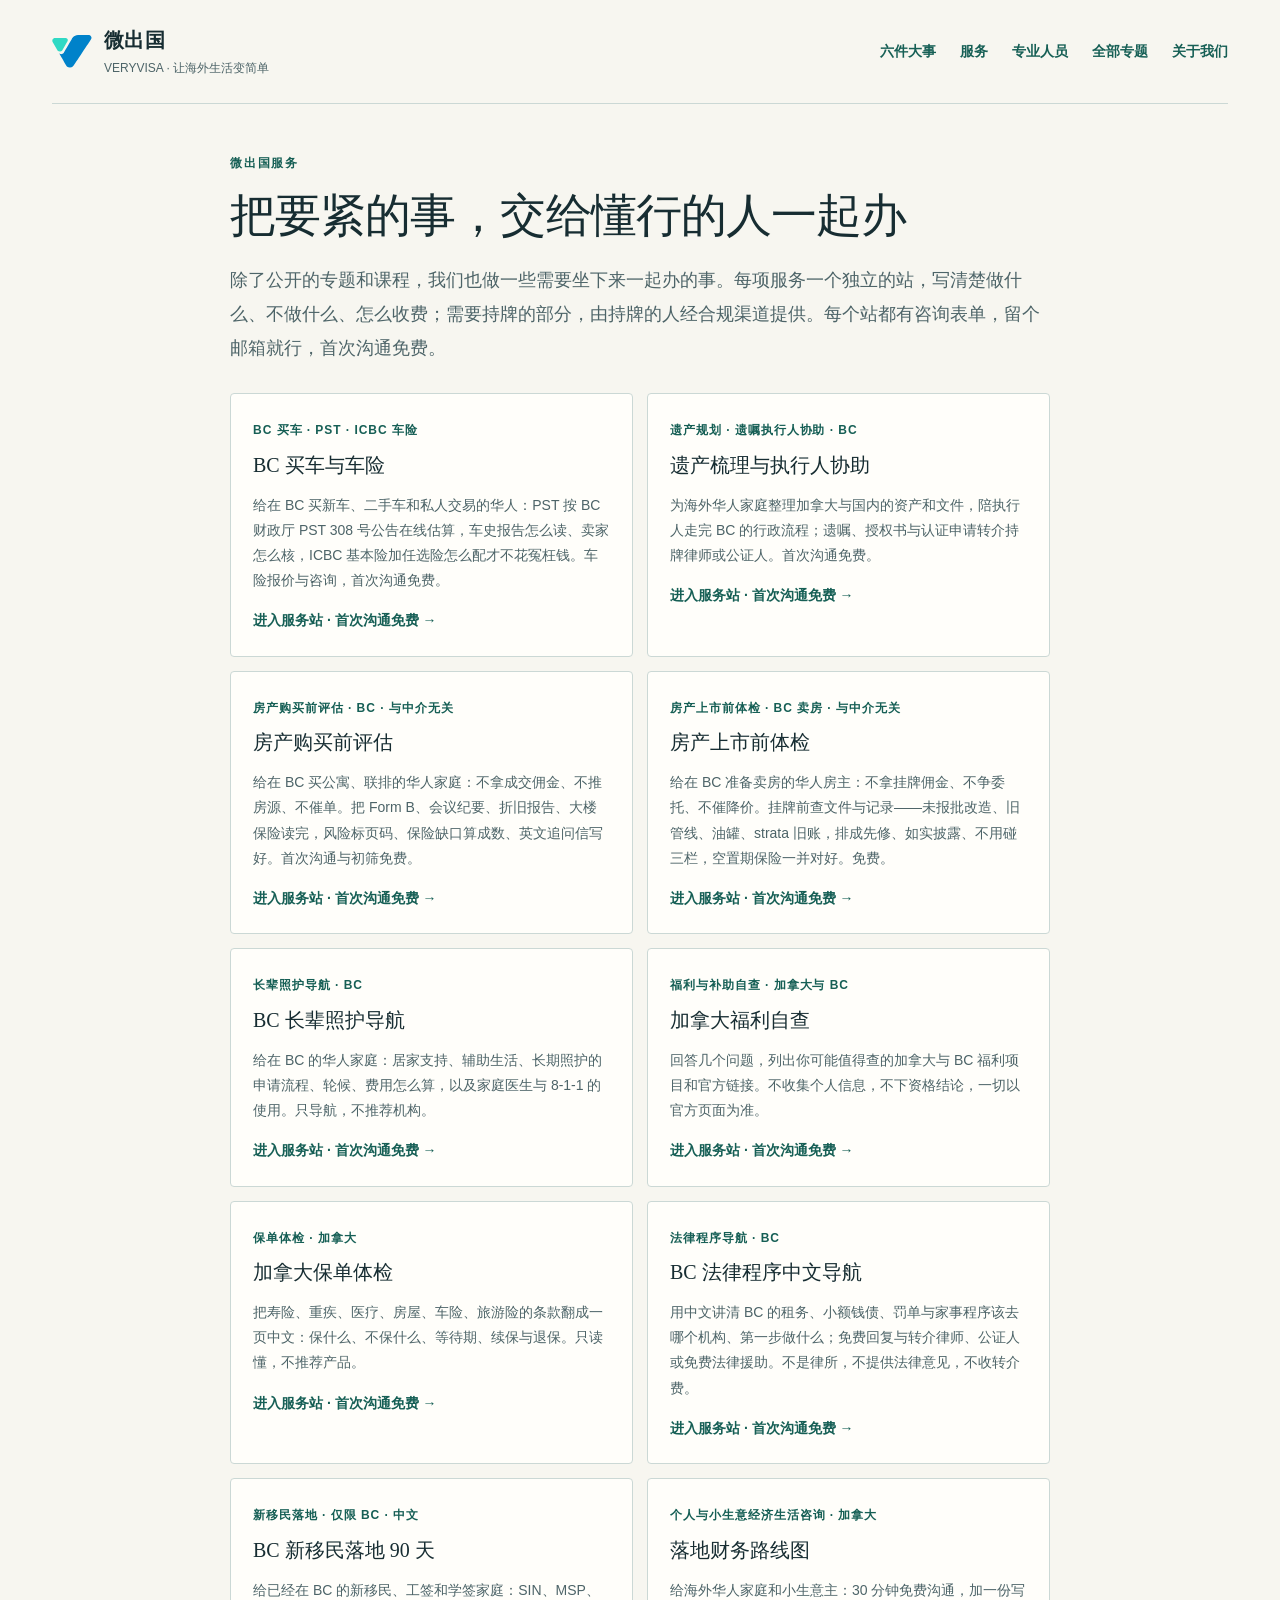
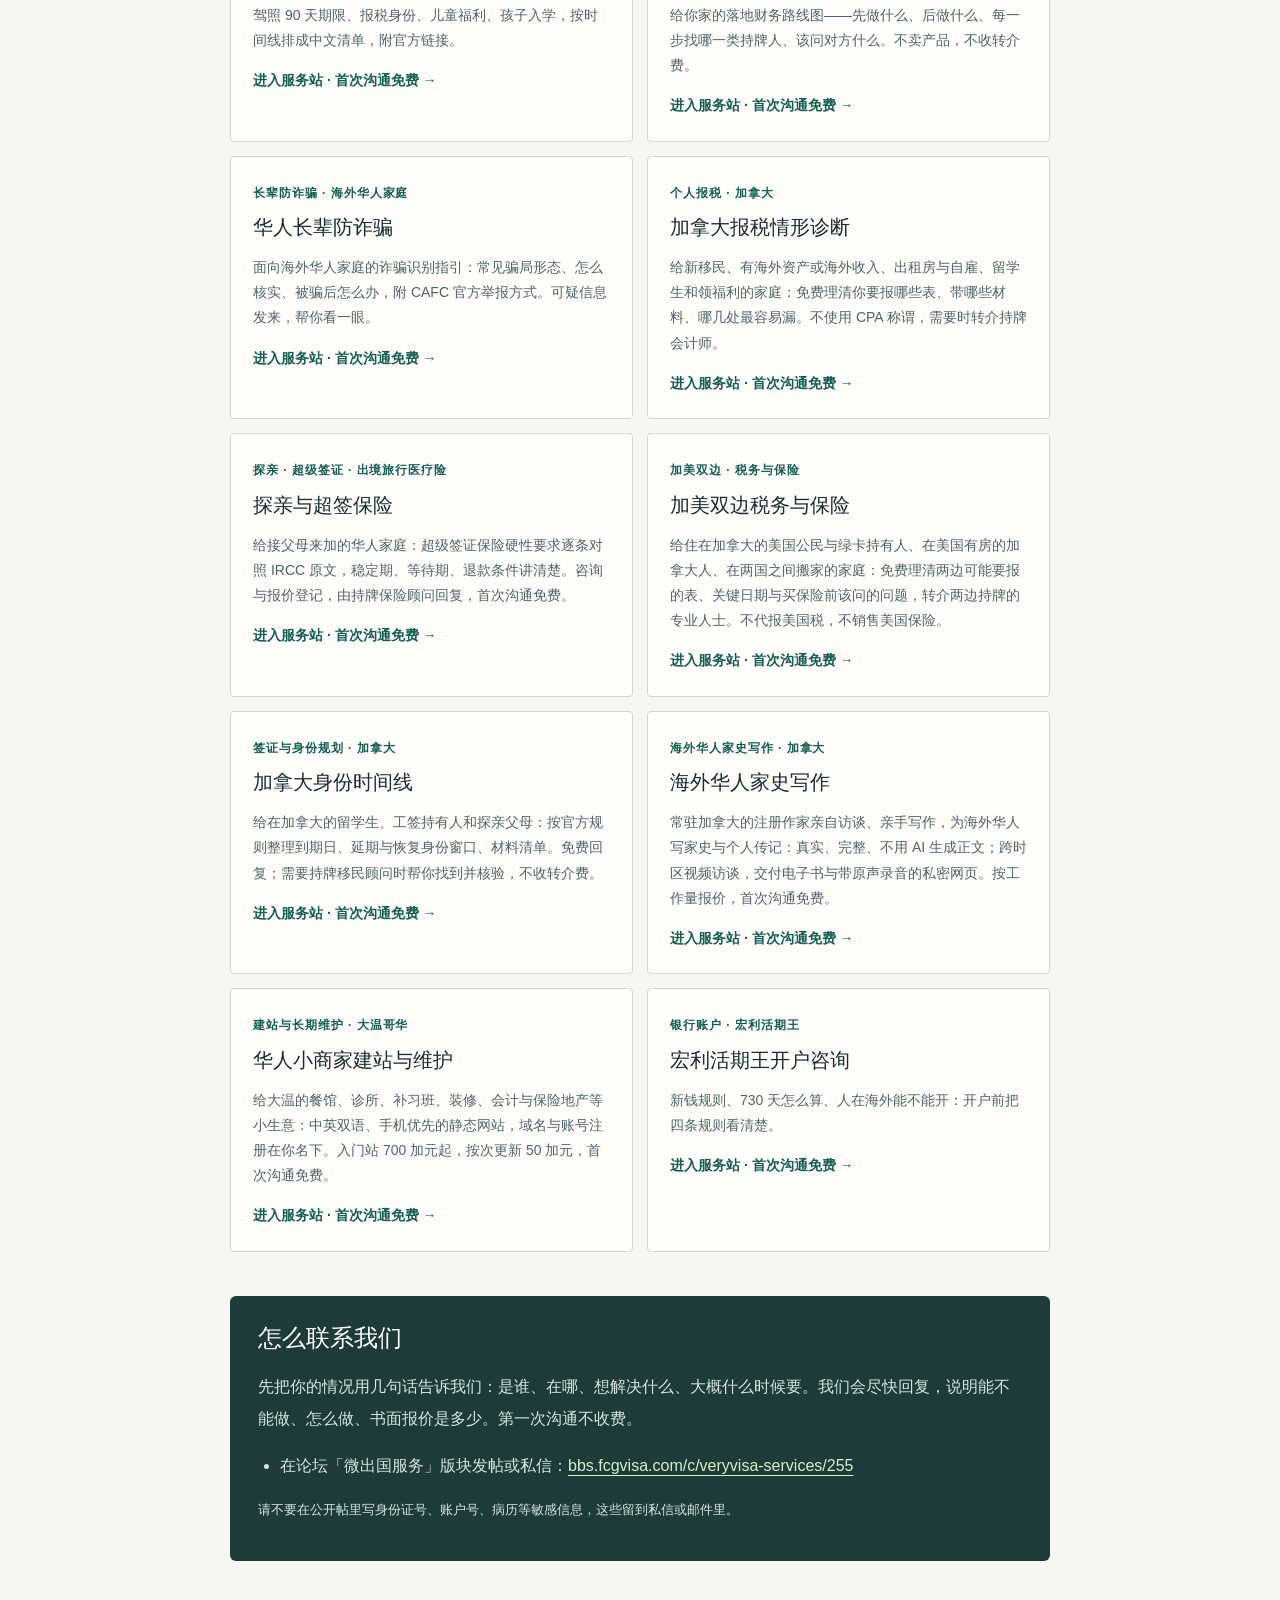
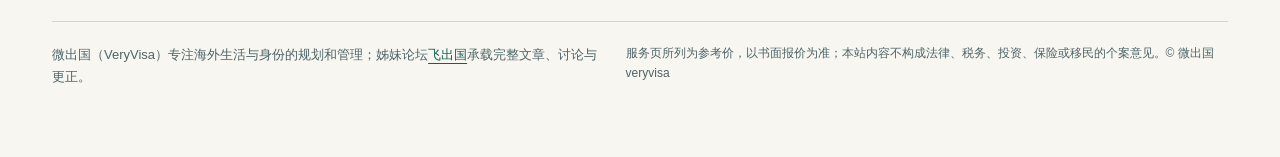
==== services/index.html @ 0dbb2955 "Publish gated reader experience update" ====
<!doctype html><html lang="zh-CN"><head><meta charset="utf-8"><meta name="viewport" content="width=device-width,initial-scale=1">
<title>服务 · 微出国 VeryVisa</title><meta name="description" content="微出国的 18 项服务：签证身份、报税、保险、遗产、买房卖房、家史写作、建站等，每项一个独立站，首次沟通免费。"><style>
:root{--fg:#14243A;--mut:#5B6570;--bd:#E3E8EE;--acc:#0082CA;--acc2:#30D9C4;--bg:#F7F9FB;--paper:#fff}
*{box-sizing:border-box}body{margin:0;background:var(--bg);color:var(--fg);font:16px/1.65 -apple-system,BlinkMacSystemFont,"PingFang SC","Noto Sans CJK SC",sans-serif}
main{max-width:1080px;margin:0 auto;padding:0 20px 64px}
header{display:flex;align-items:center;gap:14px;padding:22px 0 10px}header .mark{width:40px;height:auto}header b{font-size:20px;letter-spacing:.02em}header small{display:block;color:var(--mut);font-size:12px;margin-top:2px}
h2{font-size:20px;margin:36px 0 4px;display:flex;align-items:baseline;gap:12px}h2 small{font-weight:400;color:var(--mut);font-size:14px}
.grid{display:grid;grid-template-columns:repeat(auto-fill,minmax(280px,1fr));gap:18px;margin-top:14px}
a.card{display:block;border:1px solid var(--bd);border-radius:16px;overflow:hidden;text-decoration:none;color:inherit;background:var(--paper);transition:transform .15s,box-shadow .15s}
a.card:hover{transform:translateY(-2px);box-shadow:0 12px 28px rgba(20,36,58,.10);border-color:var(--acc)}a.card.off{opacity:.55;pointer-events:none}
.card .pic{position:relative;aspect-ratio:16/9;overflow:hidden;background:linear-gradient(135deg,#14243A,#0082CA)}.card .pic img{display:block;width:100%;height:100%;object-fit:cover;transition:transform .3s}a.card:hover .pic img{transform:scale(1.04)}
.card .pic .abbr{position:absolute;inset:0;display:flex;align-items:center;justify-content:center;color:#fff;font:800 clamp(28px,4vw,44px)/1 Georgia,"Songti SC",serif;letter-spacing:.06em;text-shadow:0 2px 12px rgba(0,0,0,.3)}
.card .pic.exam{background:linear-gradient(135deg,#0B3A5C,#30D9C4)}
.card .body{padding:14px 18px 16px}.card h3{font-size:17px;margin:0 0 6px;line-height:1.4}.card p{margin:0;color:var(--mut);font-size:14px}
.tag{position:absolute;top:10px;left:10px;font-size:12px;color:var(--fg);background:#fff;border-radius:8px;padding:3px 9px;font-weight:600}
.hero{position:relative;isolation:isolate;color:#fff;margin:0 -20px;padding:56px 20px 44px;min-height:300px;display:flex;align-items:flex-end;background:#14243A;overflow:hidden}.hero img{position:absolute;inset:0;width:100%;height:100%;object-fit:cover;z-index:-2}.hero::before{content:"";position:absolute;inset:0;z-index:-1;background:linear-gradient(90deg,rgba(20,36,58,.9) 0%,rgba(20,36,58,.7) 45%,rgba(20,36,58,.25) 100%)}.hero h1{font-size:34px;line-height:1.25;margin:0 0 12px;max-width:720px}.hero p{color:rgba(255,255,255,.85);margin:0;max-width:640px}
.forum{margin-top:36px;border:1px solid var(--bd);border-left:4px solid var(--acc2);border-radius:14px;background:var(--paper);padding:18px 20px}.forum a{color:var(--acc);font-weight:600}
.how{margin-top:28px;color:var(--mut);font-size:14px}.how ul{margin:6px 0 0;padding-left:20px}
footer{margin-top:40px;color:var(--mut);font-size:13px;border-top:1px solid var(--bd);padding-top:16px}
@media(max-width:600px){.hero{padding:40px 20px 28px;min-height:240px}.hero h1{font-size:26px}}
</style><link rel="stylesheet" href="/portal.css"><link rel="canonical" href="https://veryvisa.github.io/services/"></head>
<body><a class="skip" href="#main">跳到正文</a><main>
<header><div class="identity"><svg class="mark" aria-hidden="true" viewBox="102.305 90.391 73.617 59.957">
<path fill="#30D9C4" d="M 107.894531 95.808594 L 127.277344 95.808594 C 127.277344 95.808594 129.507812 95.628906 130.835938 97.679688 C 131.585938 98.910156 131.65625 100.316406 131.082031 101.546875 L 121.609375 117.953125 C 121.609375 117.953125 120.335938 120.65625 117.011719 120.824219 C 113.714844 120.910156 112.242188 118.40625 112.242188 118.40625 L 103.722656 103.652344 C 103.722656 103.652344 102.304688 101.792969 103.09375 99.332031 C 103.878906 96.878906 106.148438 95.773438 107.894531 95.808594 "/>
<path fill="#0082CA" d="M 115.964844 124.792969 C 115.847656 124.59375 116.09375 124.378906 116.277344 124.519531 C 117.195312 125.21875 118.664062 125.902344 120.683594 125.515625 C 122.164062 125.210938 123.550781 124.296875 124.402344 122.757812 C 125.242188 121.300781 138.8125 97.8125 138.8125 97.8125 C 138.8125 97.8125 141.9375 90.917969 150.207031 90.550781 L 169.96875 90.550781 C 169.96875 90.550781 173 90.390625 174.503906 93.40625 C 175.921875 96.433594 173.941406 98.695312 173.667969 99.109375 C 173.394531 99.523438 142.203125 146.726562 142.203125 146.726562 C 142.203125 146.726562 140.003906 150.347656 135.40625 150.347656 C 130.808594 150.347656 128.707031 146.878906 128.417969 146.398438 C 128.175781 145.992188 118.835938 129.78125 115.964844 124.792969 "/></svg><div><b><a href="/" style="color:inherit;text-decoration:none">微出国</a></b><small>VERYVISA · 让海外生活变简单</small></div></div><nav aria-label="主导航"><a href="/#start">六件大事</a><a href="/services/">服务</a><a href="/#professional">专业人员</a><a href="/#directory">全部专题</a><a href="/#about">关于我们</a></nav></header>
<div id="main"><article class="svc"><p class="eyebrow">微出国服务</p><h1>把要紧的事，交给懂行的人一起办</h1><p class="lede">除了公开的专题和课程，我们也做一些需要坐下来一起办的事。每项服务一个独立的站，写清楚做什么、不做什么、怎么收费；需要持牌的部分，由持牌的人经合规渠道提供。每个站都有咨询表单，留个邮箱就行，首次沟通免费。</p><div class="svc-grid"><a class="svc-card" href="/bc-car-buying-auto-insurance/"><small>BC 买车 · PST · ICBC 车险</small><h3>BC 买车与车险</h3><p>给在 BC 买新车、二手车和私人交易的华人：PST 按 BC 财政厅 PST 308 号公告在线估算，车史报告怎么读、卖家怎么核，ICBC 基本险加任选险怎么配才不花冤枉钱。车险报价与咨询，首次沟通免费。</p><span>进入服务站 · 首次沟通免费 →</span></a><a class="svc-card" href="/bc-estate-planning-executor-support/"><small>遗产规划 · 遗嘱执行人协助 · BC</small><h3>遗产梳理与执行人协助</h3><p>为海外华人家庭整理加拿大与国内的资产和文件，陪执行人走完 BC 的行政流程；遗嘱、授权书与认证申请转介持牌律师或公证人。首次沟通免费。</p><span>进入服务站 · 首次沟通免费 →</span></a><a class="svc-card" href="/bc-home-buyer-risk-review/"><small>房产购买前评估 · BC · 与中介无关</small><h3>房产购买前评估</h3><p>给在 BC 买公寓、联排的华人家庭：不拿成交佣金、不推房源、不催单。把 Form B、会议纪要、折旧报告、大楼保险读完，风险标页码、保险缺口算成数、英文追问信写好。首次沟通与初筛免费。</p><span>进入服务站 · 首次沟通免费 →</span></a><a class="svc-card" href="/bc-pre-listing-home-fix/"><small>房产上市前体检 · BC 卖房 · 与中介无关</small><h3>房产上市前体检</h3><p>给在 BC 准备卖房的华人房主：不拿挂牌佣金、不争委托、不催降价。挂牌前查文件与记录——未报批改造、旧管线、油罐、strata 旧账，排成先修、如实披露、不用碰三栏，空置期保险一并对好。免费。</p><span>进入服务站 · 首次沟通免费 →</span></a><a class="svc-card" href="/bc-seniors-care-navigation/"><small>长辈照护导航 · BC</small><h3>BC 长辈照护导航</h3><p>给在 BC 的华人家庭：居家支持、辅助生活、长期照护的申请流程、轮候、费用怎么算，以及家庭医生与 8-1-1 的使用。只导航，不推荐机构。</p><span>进入服务站 · 首次沟通免费 →</span></a><a class="svc-card" href="/canada-benefits-eligibility-checker/"><small>福利与补助自查 · 加拿大与 BC</small><h3>加拿大福利自查</h3><p>回答几个问题，列出你可能值得查的加拿大与 BC 福利项目和官方链接。不收集个人信息，不下资格结论，一切以官方页面为准。</p><span>进入服务站 · 首次沟通免费 →</span></a><a class="svc-card" href="/canada-insurance-policy-checkup/"><small>保单体检 · 加拿大</small><h3>加拿大保单体检</h3><p>把寿险、重疾、医疗、房屋、车险、旅游险的条款翻成一页中文：保什么、不保什么、等待期、续保与退保。只读懂，不推荐产品。</p><span>进入服务站 · 首次沟通免费 →</span></a><a class="svc-card" href="/canada-legal-support-navigation/"><small>法律程序导航 · BC</small><h3>BC 法律程序中文导航</h3><p>用中文讲清 BC 的租务、小额钱债、罚单与家事程序该去哪个机构、第一步做什么；免费回复与转介律师、公证人或免费法律援助。不是律所，不提供法律意见，不收转介费。</p><span>进入服务站 · 首次沟通免费 →</span></a><a class="svc-card" href="/canada-newcomer-first-90-days/"><small>新移民落地 · 仅限 BC · 中文</small><h3>BC 新移民落地 90 天</h3><p>给已经在 BC 的新移民、工签和学签家庭：SIN、MSP、驾照 90 天期限、报税身份、儿童福利、孩子入学，按时间线排成中文清单，附官方链接。</p><span>进入服务站 · 首次沟通免费 →</span></a><a class="svc-card" href="/canada-personal-business-financial-consulting/"><small>个人与小生意经济生活咨询 · 加拿大</small><h3>落地财务路线图</h3><p>给海外华人家庭和小生意主：30 分钟免费沟通，加一份写给你家的落地财务路线图——先做什么、后做什么、每一步找哪一类持牌人、该问对方什么。不卖产品，不收转介费。</p><span>进入服务站 · 首次沟通免费 →</span></a><a class="svc-card" href="/canada-scam-check-chinese-seniors/"><small>长辈防诈骗 · 海外华人家庭</small><h3>华人长辈防诈骗</h3><p>面向海外华人家庭的诈骗识别指引：常见骗局形态、怎么核实、被骗后怎么办，附 CAFC 官方举报方式。可疑信息发来，帮你看一眼。</p><span>进入服务站 · 首次沟通免费 →</span></a><a class="svc-card" href="/canada-tax-return-filing/"><small>个人报税 · 加拿大</small><h3>加拿大报税情形诊断</h3><p>给新移民、有海外资产或海外收入、出租房与自雇、留学生和领福利的家庭：免费理清你要报哪些表、带哪些材料、哪几处最容易漏。不使用 CPA 称谓，需要时转介持牌会计师。</p><span>进入服务站 · 首次沟通免费 →</span></a><a class="svc-card" href="/canada-travel-insurance-super-visa/"><small>探亲 · 超级签证 · 出境旅行医疗险</small><h3>探亲与超签保险</h3><p>给接父母来加的华人家庭：超级签证保险硬性要求逐条对照 IRCC 原文，稳定期、等待期、退款条件讲清楚。咨询与报价登记，由持牌保险顾问回复，首次沟通免费。</p><span>进入服务站 · 首次沟通免费 →</span></a><a class="svc-card" href="/canada-us-cross-border-tax-insurance/"><small>加美双边 · 税务与保险</small><h3>加美双边税务与保险</h3><p>给住在加拿大的美国公民与绿卡持有人、在美国有房的加拿大人、在两国之间搬家的家庭：免费理清两边可能要报的表、关键日期与买保险前该问的问题，转介两边持牌的专业人士。不代报美国税，不销售美国保险。</p><span>进入服务站 · 首次沟通免费 →</span></a><a class="svc-card" href="/canada-visa-status-planning/"><small>签证与身份规划 · 加拿大</small><h3>加拿大身份时间线</h3><p>给在加拿大的留学生、工签持有人和探亲父母：按官方规则整理到期日、延期与恢复身份窗口、材料清单。免费回复；需要持牌移民顾问时帮你找到并核验，不收转介费。</p><span>进入服务站 · 首次沟通免费 →</span></a><a class="svc-card" href="/chinese-family-history-writing/"><small>海外华人家史写作 · 加拿大</small><h3>海外华人家史写作</h3><p>常驻加拿大的注册作家亲自访谈、亲手写作，为海外华人写家史与个人传记：真实、完整、不用 AI 生成正文；跨时区视频访谈，交付电子书与带原声录音的私密网页。按工作量报价，首次沟通免费。</p><span>进入服务站 · 首次沟通免费 →</span></a><a class="svc-card" href="/chinese-small-business-website-care/"><small>建站与长期维护 · 大温哥华</small><h3>华人小商家建站与维护</h3><p>给大温的餐馆、诊所、补习班、装修、会计与保险地产等小生意：中英双语、手机优先的静态网站，域名与账号注册在你名下。入门站 700 加元起，按次更新 50 加元，首次沟通免费。</p><span>进入服务站 · 首次沟通免费 →</span></a><a class="svc-card" href="/manulife-advantage-account/"><small>银行账户 · 宏利活期王</small><h3>宏利活期王开户咨询</h3><p>新钱规则、730 天怎么算、人在海外能不能开：开户前把四条规则看清楚。</p><span>进入服务站 · 首次沟通免费 →</span></a></div><section class="svc-contact" id="contact"><h2>怎么联系我们</h2><p>先把你的情况用几句话告诉我们：是谁、在哪、想解决什么、大概什么时候要。我们会尽快回复，说明能不能做、怎么做、书面报价是多少。第一次沟通不收费。</p><ul><li>在论坛「微出国服务」版块发帖或私信：<a href="https://bbs.fcgvisa.com/c/veryvisa-services/255">bbs.fcgvisa.com/c/veryvisa-services/255</a></li></ul><p class="fine">请不要在公开帖里写身份证号、账户号、病历等敏感信息，这些留到私信或邮件里。</p></section></article></div>
<footer><p>微出国（VeryVisa）专注海外生活与身份的规划和管理；姊妹论坛<a href="https://bbs.fcgvisa.com">飞出国</a>承载完整文章、讨论与更正。</p><p class="fine">服务页所列为参考价，以书面报价为准；本站内容不构成法律、税务、投资、保险或移民的个案意见。© 微出国 veryvisa</p></footer>
</main></body></html>
---- portal.css ----
:root{--fg:#172d32;--mut:#4d6468;--bd:#cbd8d5;--acc:#165f55;--bg:#f7f6f0;--paper:#fffefa}
html{scroll-behavior:smooth;scroll-padding-top:24px}main{max-width:1240px;padding:0 32px 64px}a{color:var(--acc);text-underline-offset:4px}a:focus-visible,button:focus-visible,input:focus-visible{outline:3px solid #a35717;outline-offset:4px}.skip{position:absolute;left:24px;top:-80px;background:white;padding:12px;z-index:5}.skip:focus{top:12px}
header{border-bottom:1px solid var(--bd);padding:24px 0;justify-content:space-between;flex-wrap:wrap}header .identity{display:flex;gap:12px;align-items:center}header nav{display:flex;gap:24px;flex-wrap:wrap}header nav a{font-size:14px;font-weight:600;padding:10px 0;text-decoration:none}
.hero{color:var(--fg);background:transparent;margin:0;padding:72px 0 60px;min-height:0;display:grid;grid-template-columns:1.3fr 1fr;gap:64px;align-items:center;overflow:visible}.hero::before{display:none}.hero h1{font:500 clamp(36px,4.6vw,62px)/1.18 Georgia,'Songti SC',serif;letter-spacing:-.035em;max-width:690px;margin:18px 0 24px}.hero p{color:var(--mut);max-width:620px;font-size:17px;line-height:1.9}.eyebrow{font-size:12px!important;letter-spacing:.15em;font-weight:700;color:var(--acc)!important}.hero .hero-art{position:relative;aspect-ratio:4/3;background:#e4e9df;border-radius:140px 140px 10px 10px;overflow:hidden}.hero .hero-art img{position:static;width:100%;height:100%;object-fit:cover;z-index:auto;filter:saturate(.7)}.hero-art span{position:absolute;bottom:20px;left:20px;background:#fffef0ed;padding:12px 18px;font:18px/1.5 Georgia,'Songti SC',serif;color:#213a34}.hero .lead-actions{display:flex;gap:24px;align-items:center;flex-wrap:wrap;margin:28px 0 18px}.button{display:inline-block;background:var(--acc);color:white;border:1px solid var(--acc);padding:12px 22px;border-radius:4px;text-decoration:none;font-weight:600}.hero .promise{font-size:12px}
.path-heading{border-top:1px solid var(--bd);padding-top:32px}.path-heading h2{font-size:28px;margin:0}.path-heading p{color:var(--mut);max-width:740px}.path-grid{display:grid;grid-template-columns:repeat(3,1fr);gap:14px;margin:24px 0 56px}.path{padding:26px;border:1px solid var(--bd);border-radius:4px;background:var(--paper)}.path:nth-child(2){background:#edf3ed}.path:nth-child(3){background:#f3eee4}.path:nth-child(4){background:#edf1f5}.path:nth-child(5){background:#f5ece8}.path .number{color:var(--acc);font:italic 26px Georgia,serif}.path h3{font-size:20px;margin:16px 0 10px}.path p{font-size:14px;color:var(--mut);margin-bottom:18px}.path a{display:block;padding:9px 0;border-top:1px solid #ced7d3;font-size:14px;font-weight:600;text-decoration:none}.path a:hover{text-decoration:underline}.path a::after{content:' ↗'}
.professional{display:grid;grid-template-columns:1fr 1.4fr;gap:40px;padding:36px;background:#1d3b39;color:white;border-radius:6px;margin:40px 0}.professional h2{font:28px/1.3 Georgia,'Songti SC',serif;margin:0 0 16px}.professional p{color:#d7e5de;font-size:14px}.professional ol{margin:0;padding-left:24px}.professional li{padding:8px;font-size:15px}.professional a{color:#d5f0c7}.directory-intro{display:flex;justify-content:space-between;gap:24px;align-items:center;flex-wrap:wrap}.directory-intro h2{font-size:28px}.directory-search label{display:block;font-size:13px}.directory-search input{min-width:260px;max-width:100%;font:inherit;padding:12px;border:1px solid #7b9490;border-radius:4px;background:var(--paper)}.grid{grid-template-columns:repeat(3,1fr)}a.card{border-radius:6px;box-shadow:none}.card .pic{aspect-ratio:2.7/1}.card .pic .abbr{font-size:30px}.card .body{padding:20px}.card p{font-size:13px}.card .pic img{filter:saturate(.75)}.card[hidden],.grid[hidden]{display:none}.directory-count{font-size:13px;color:var(--mut)}.safety{padding:18px 0;border-top:1px solid var(--bd);font-size:14px;margin-top:28px}.forum{border-radius:4px}h2 small{line-height:1.6}footer{display:flex;justify-content:space-between;gap:20px}
@media(max-width:850px){.hero{gap:30px}.path-grid,.grid{grid-template-columns:repeat(2,1fr)}.professional{grid-template-columns:1fr;gap:16px}}@media(max-width:600px){main{padding:0 20px 36px}header{gap:12px}header nav{gap:20px}.hero{grid-template-columns:1fr;padding:40px 0 30px;gap:26px}.hero h1{font-size:38px}.hero .hero-art{aspect-ratio:2/1;border-radius:70px 70px 4px 4px}.path-grid,.grid{grid-template-columns:1fr}.path-grid{gap:10px}.professional{padding:24px}.directory-search,.directory-search input{width:100%}h2{display:block}h2 small{display:block;margin-top:8px}footer{display:block}}
@media(prefers-reduced-motion:reduce){html{scroll-behavior:auto}*{transition:none!important}}@media print{header nav,.directory-search,.hero-art,.skip{display:none!important}.hero,.professional{display:block;padding:16px 0;background:white;color:black}.professional p,.professional a{color:black}.path-grid,.grid{display:block}.path,.card{break-inside:avoid;margin-bottom:12px}.card .pic{display:none}.hero h1{font-size:30px}}

/* 正文优先：首页六条路径直接给准备步骤，目录收紧为辅助入口。 */
header nav a{display:inline-flex;min-height:44px;align-items:center}.urgent-entry{padding:10px 0;font-size:13px;color:var(--mut);border-bottom:1px solid var(--bd)}
.path-grid{grid-template-columns:repeat(2,minmax(0,1fr))}.path-steps{padding-left:20px;font-size:15px;line-height:1.8;margin:12px 0 20px}.path-steps li{margin:10px 0}.hero{padding-top:28px;padding-bottom:28px;gap:30px}.hero h1{margin-top:10px;margin-bottom:15px}
@media(max-width:600px){header{padding:15px 0 8px}header nav{display:grid;grid-template-columns:repeat(3,minmax(0,1fr));width:100%;gap:8px}header nav a{font-size:13px;justify-content:center}.hero{display:block;padding:22px 0}.hero h1{font-size:32px}.hero p{font-size:16px;line-height:1.7}.hero .hero-art{display:none}.hero .lead-actions{margin:18px 0 12px;gap:12px}.path-heading{padding-top:20px}.path-grid{grid-template-columns:1fr;margin-top:14px}.path{padding:20px}.grid a.card{display:grid;grid-template-columns:88px minmax(0,1fr)}.card .pic{height:100%;aspect-ratio:auto}.card .pic .abbr{font-size:18px}.card .body{padding:14px}.card h3{font-size:16px}.card .tag{font-size:10px;left:4px;top:4px}}
.about{display:grid;grid-template-columns:1.6fr 1fr;gap:48px;border-top:1px solid var(--bd);padding:44px 0 36px}.about h2{font:500 clamp(24px,2.8vw,34px)/1.35 Georgia,'Songti SC',serif;margin:8px 0 22px;letter-spacing:-.01em}.about-speech p{font-size:16px;line-height:1.95;margin:0 0 14px;max-width:680px}.about-speech .about-close{font:18px/1.7 Georgia,'Songti SC',serif;color:var(--acc);margin-top:22px}.pledges{list-style:none;margin:0;padding:0;align-self:end}.pledges li{border-top:1px solid var(--bd);padding:16px 0;font-size:14px;color:var(--mut);line-height:1.7}.pledges b{display:block;color:var(--fg);font-size:17px;margin-bottom:4px}.professional ul{margin:0;padding-left:20px}.professional ul li{padding:8px;font-size:15px}footer .fine{font-size:12px;color:var(--mut)}footer p{margin:6px 0}
@media(max-width:850px){.about{grid-template-columns:1fr;gap:20px;padding:30px 0}}@media(max-width:600px){header nav{grid-template-columns:repeat(4,minmax(0,1fr))}}

/* 微出国服务（2026-09-28）：首页一节 + services/ 详情页，沿用首页的纸色、墨绿与衬线标题 */
.services-home{display:grid;grid-template-columns:1fr 1.5fr;gap:40px;border-top:1px solid var(--bd);padding:40px 0}.services-home h2{font:28px/1.3 Georgia,'Songti SC',serif;margin:0 0 12px}.services-home p{color:var(--mut);font-size:15px;line-height:1.85}.services-home>div>a{font-weight:600}
.services-home ul{list-style:none;margin:0;padding:0;display:grid;grid-template-columns:repeat(2,minmax(0,1fr));gap:12px}.services-home li a{display:block;height:100%;padding:18px 20px;border:1px solid var(--bd);border-radius:4px;background:var(--paper);text-decoration:none;color:var(--fg)}.services-home li a:hover{border-color:var(--acc)}.services-home li b{display:block;font-size:17px;margin-bottom:4px}.services-home li span{display:block;font-size:14px;color:var(--mut)}.services-home li em{display:block;font-style:normal;font-size:13px;color:var(--acc);margin-top:10px;font-weight:600}
.svc{max-width:820px;margin:0 auto;padding:36px 0 20px}.svc h1{font:500 clamp(30px,4vw,46px)/1.25 Georgia,'Songti SC',serif;letter-spacing:-.02em;margin:10px 0 18px}.svc .lede{font-size:18px;line-height:1.9;color:var(--mut);margin:0 0 28px}
.svc h2{display:block;font:24px/1.4 Georgia,'Songti SC',serif;margin:44px 0 14px;padding-top:24px;border-top:1px solid var(--bd)}.svc p,.svc li{font-size:16px;line-height:1.95}.svc ul,.svc ol{padding-left:22px}.svc li{margin:6px 0}
.pkgs{display:grid;grid-template-columns:repeat(auto-fit,minmax(220px,1fr));gap:14px;margin:18px 0 20px}.pkg{border:1px solid var(--bd);border-radius:4px;background:var(--paper);padding:20px 20px 12px}.pkg:nth-child(2){background:#edf3ed}.pkg:nth-child(3){background:#f3eee4}.pkg:nth-child(4){background:#edf1f5}.pkg h3{font-size:17px;margin:0}.pkg .price{font:600 22px/1.3 Georgia,serif;color:var(--acc);margin:8px 0 6px}.pkg li{font-size:14px;line-height:1.75}
.svc-grid{display:grid;grid-template-columns:repeat(2,minmax(0,1fr));gap:14px;margin:26px 0}.svc-card{display:block;padding:22px;border:1px solid var(--bd);border-radius:4px;background:var(--paper);text-decoration:none;color:var(--fg)}.svc-card:hover{border-color:var(--acc)}.svc-card small{color:var(--acc);font-weight:700;font-size:12px;letter-spacing:.08em}.svc-card h3{font:20px/1.4 Georgia,'Songti SC',serif;margin:8px 0}.svc-card p{font-size:14px;color:var(--mut);line-height:1.8}.svc-card span{font-size:14px;font-weight:600;color:var(--acc)}
.svc-contact{margin-top:44px;padding:26px 28px;background:#1d3b39;color:#fff;border-radius:6px}.svc-contact h2{border:0;padding:0;margin:0 0 10px;color:#fff}.svc-contact p,.svc-contact li{color:#d7e5de}.svc-contact a{color:#d5f0c7}.svc-contact .fine{font-size:13px}.svc-back{margin-top:28px}
@media(max-width:850px){.services-home{grid-template-columns:1fr;gap:18px}}@media(max-width:600px){.services-home ul,.svc-grid{grid-template-columns:1fr}.svc{padding-top:20px}.svc .lede{font-size:16px}.svc-contact{padding:20px}header nav{grid-template-columns:repeat(3,minmax(0,1fr))}}
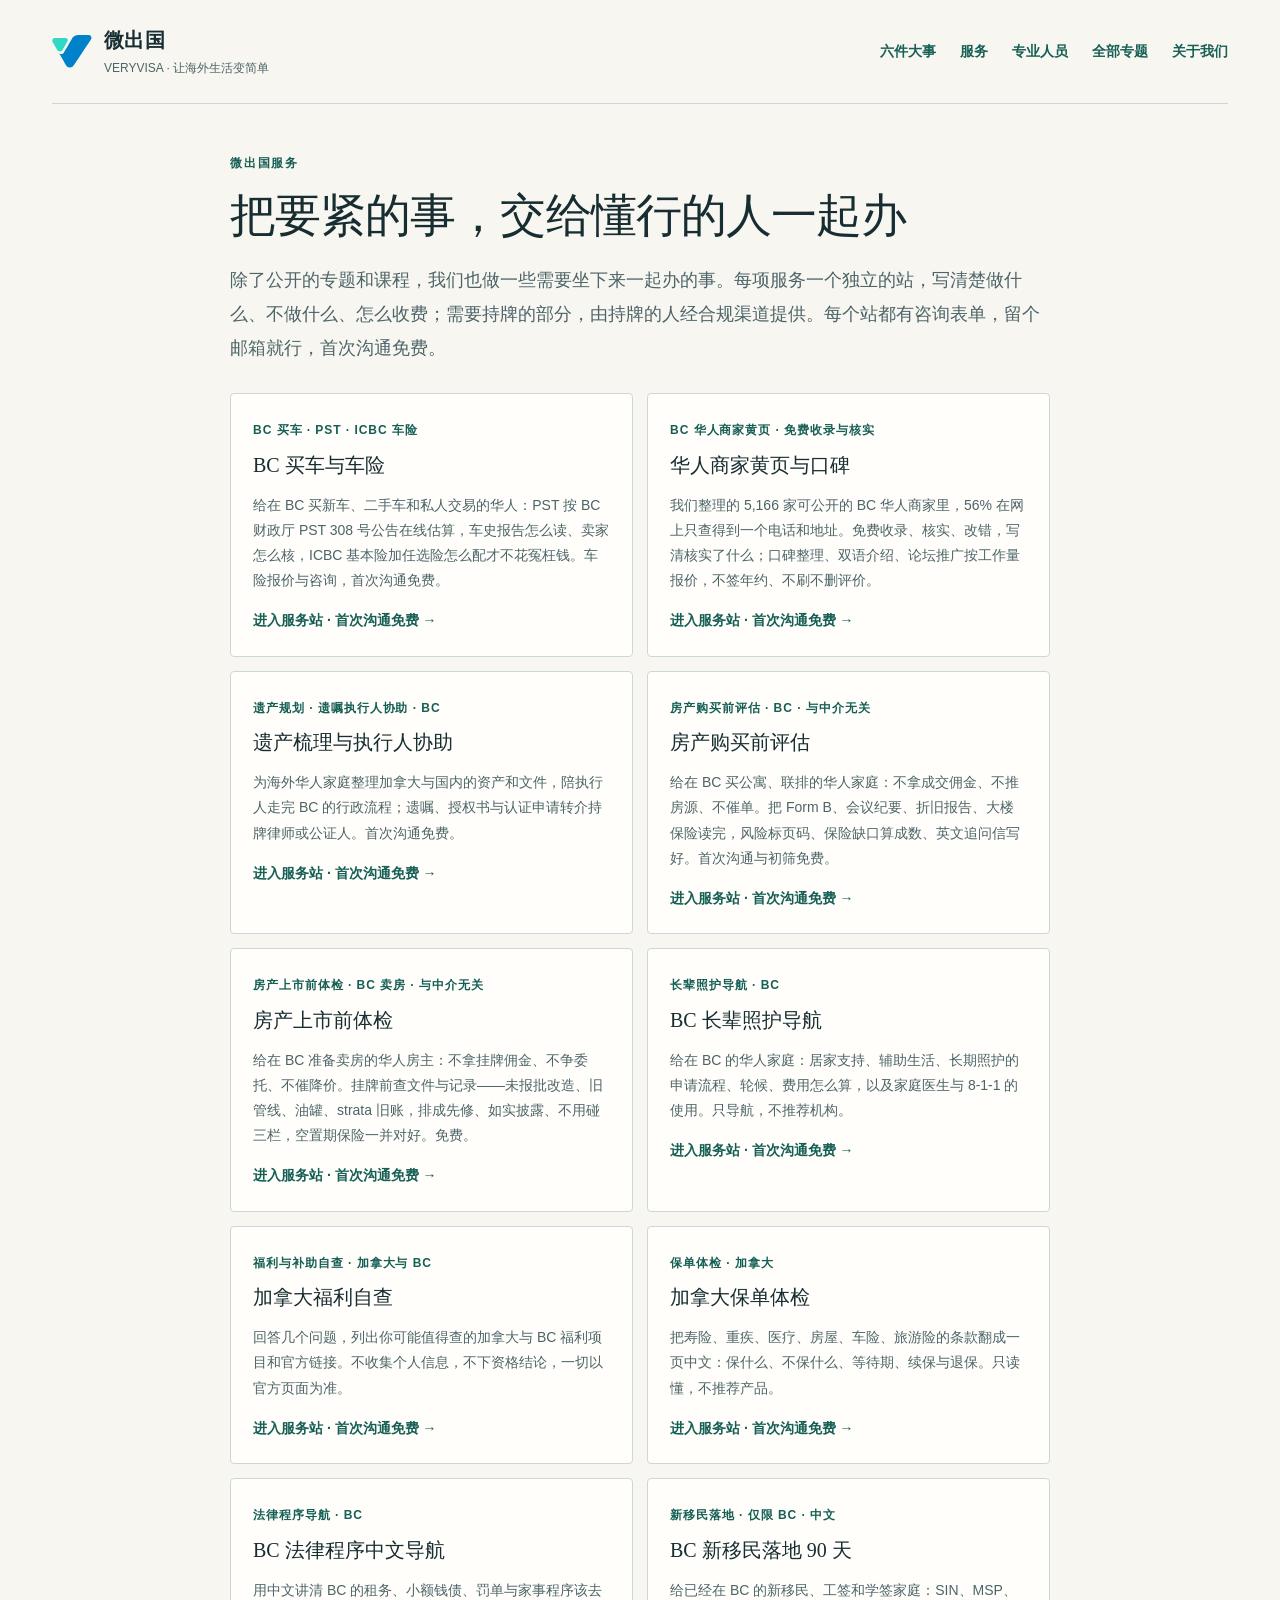
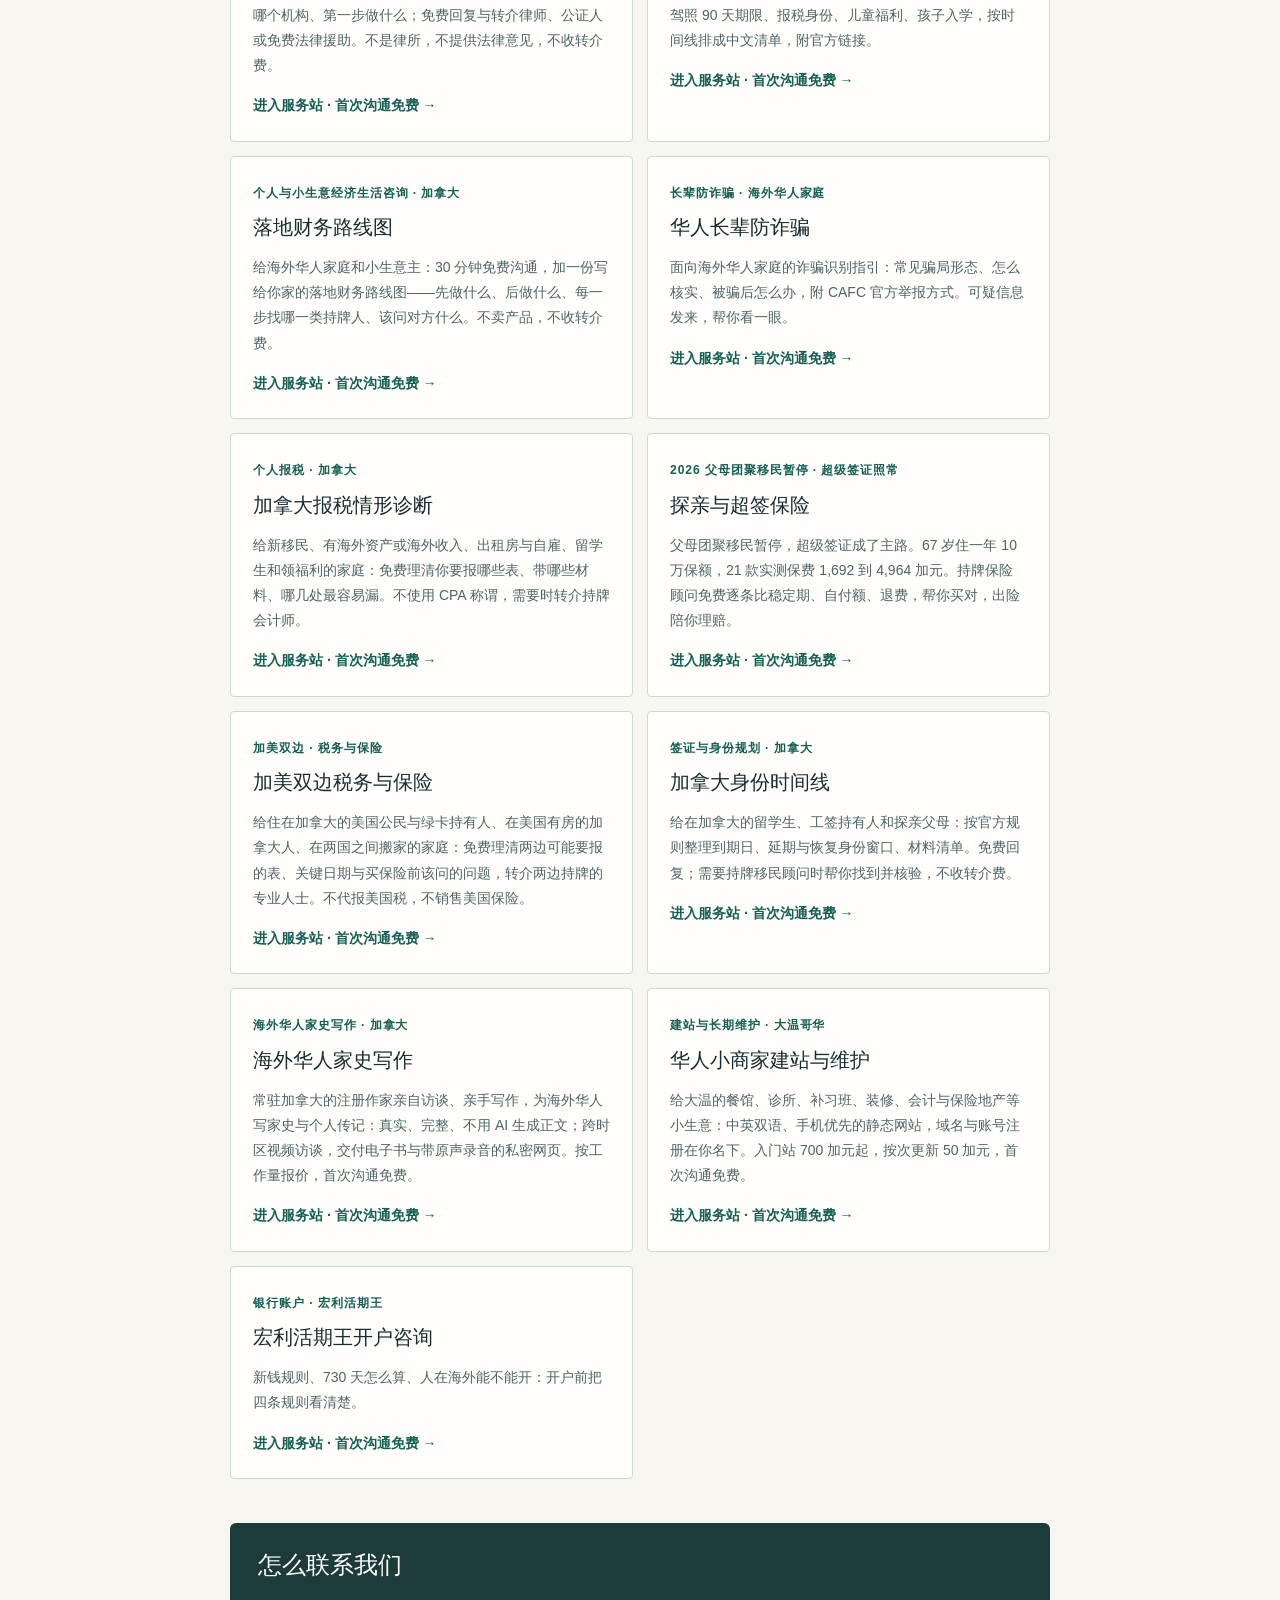
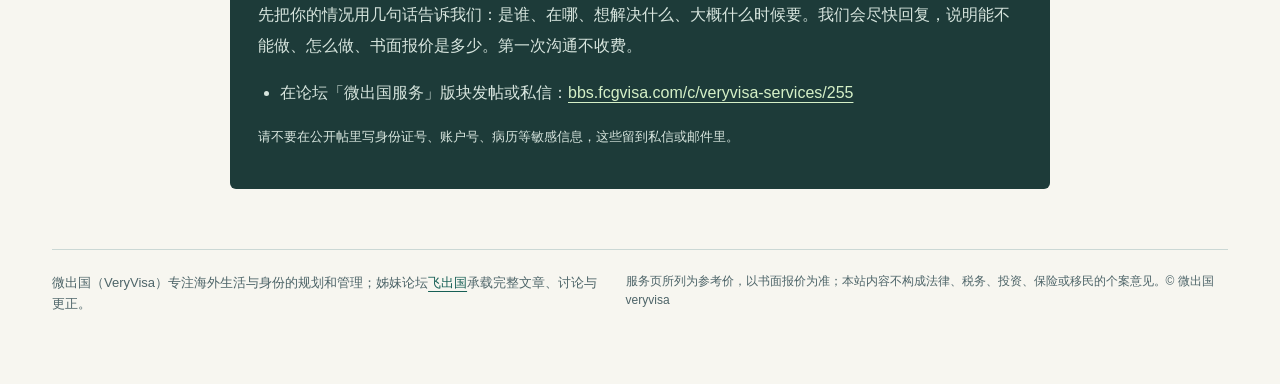
==== commit 590fa7a2: "Publish gated reader experience update" ====
--- a/services/index.html
+++ b/services/index.html
@@ -1,5 +1,5 @@
 <!doctype html><html lang="zh-CN"><head><meta charset="utf-8"><meta name="viewport" content="width=device-width,initial-scale=1">
-<title>服务 · 微出国 VeryVisa</title><meta name="description" content="微出国的 18 项服务：签证身份、报税、保险、遗产、买房卖房、家史写作、建站等，每项一个独立站，首次沟通免费。"><style>
+<title>服务 · 微出国 VeryVisa</title><meta name="description" content="微出国的 19 项服务：签证身份、报税、保险、遗产、买房卖房、家史写作、建站等，每项一个独立站，首次沟通免费。"><style>
 :root{--fg:#14243A;--mut:#5B6570;--bd:#E3E8EE;--acc:#0082CA;--acc2:#30D9C4;--bg:#F7F9FB;--paper:#fff}
 *{box-sizing:border-box}body{margin:0;background:var(--bg);color:var(--fg);font:16px/1.65 -apple-system,BlinkMacSystemFont,"PingFang SC","Noto Sans CJK SC",sans-serif}
 main{max-width:1080px;margin:0 auto;padding:0 20px 64px}
@@ -23,6 +23,6 @@
 <header><div class="identity"><svg class="mark" aria-hidden="true" viewBox="102.305 90.391 73.617 59.957">
 <path fill="#30D9C4" d="M 107.894531 95.808594 L 127.277344 95.808594 C 127.277344 95.808594 129.507812 95.628906 130.835938 97.679688 C 131.585938 98.910156 131.65625 100.316406 131.082031 101.546875 L 121.609375 117.953125 C 121.609375 117.953125 120.335938 120.65625 117.011719 120.824219 C 113.714844 120.910156 112.242188 118.40625 112.242188 118.40625 L 103.722656 103.652344 C 103.722656 103.652344 102.304688 101.792969 103.09375 99.332031 C 103.878906 96.878906 106.148438 95.773438 107.894531 95.808594 "/>
 <path fill="#0082CA" d="M 115.964844 124.792969 C 115.847656 124.59375 116.09375 124.378906 116.277344 124.519531 C 117.195312 125.21875 118.664062 125.902344 120.683594 125.515625 C 122.164062 125.210938 123.550781 124.296875 124.402344 122.757812 C 125.242188 121.300781 138.8125 97.8125 138.8125 97.8125 C 138.8125 97.8125 141.9375 90.917969 150.207031 90.550781 L 169.96875 90.550781 C 169.96875 90.550781 173 90.390625 174.503906 93.40625 C 175.921875 96.433594 173.941406 98.695312 173.667969 99.109375 C 173.394531 99.523438 142.203125 146.726562 142.203125 146.726562 C 142.203125 146.726562 140.003906 150.347656 135.40625 150.347656 C 130.808594 150.347656 128.707031 146.878906 128.417969 146.398438 C 128.175781 145.992188 118.835938 129.78125 115.964844 124.792969 "/></svg><div><b><a href="/" style="color:inherit;text-decoration:none">微出国</a></b><small>VERYVISA · 让海外生活变简单</small></div></div><nav aria-label="主导航"><a href="/#start">六件大事</a><a href="/services/">服务</a><a href="/#professional">专业人员</a><a href="/#directory">全部专题</a><a href="/#about">关于我们</a></nav></header>
-<div id="main"><article class="svc"><p class="eyebrow">微出国服务</p><h1>把要紧的事，交给懂行的人一起办</h1><p class="lede">除了公开的专题和课程，我们也做一些需要坐下来一起办的事。每项服务一个独立的站，写清楚做什么、不做什么、怎么收费；需要持牌的部分，由持牌的人经合规渠道提供。每个站都有咨询表单，留个邮箱就行，首次沟通免费。</p><div class="svc-grid"><a class="svc-card" href="/bc-car-buying-auto-insurance/"><small>BC 买车 · PST · ICBC 车险</small><h3>BC 买车与车险</h3><p>给在 BC 买新车、二手车和私人交易的华人：PST 按 BC 财政厅 PST 308 号公告在线估算，车史报告怎么读、卖家怎么核，ICBC 基本险加任选险怎么配才不花冤枉钱。车险报价与咨询，首次沟通免费。</p><span>进入服务站 · 首次沟通免费 →</span></a><a class="svc-card" href="/bc-estate-planning-executor-support/"><small>遗产规划 · 遗嘱执行人协助 · BC</small><h3>遗产梳理与执行人协助</h3><p>为海外华人家庭整理加拿大与国内的资产和文件，陪执行人走完 BC 的行政流程；遗嘱、授权书与认证申请转介持牌律师或公证人。首次沟通免费。</p><span>进入服务站 · 首次沟通免费 →</span></a><a class="svc-card" href="/bc-home-buyer-risk-review/"><small>房产购买前评估 · BC · 与中介无关</small><h3>房产购买前评估</h3><p>给在 BC 买公寓、联排的华人家庭：不拿成交佣金、不推房源、不催单。把 Form B、会议纪要、折旧报告、大楼保险读完，风险标页码、保险缺口算成数、英文追问信写好。首次沟通与初筛免费。</p><span>进入服务站 · 首次沟通免费 →</span></a><a class="svc-card" href="/bc-pre-listing-home-fix/"><small>房产上市前体检 · BC 卖房 · 与中介无关</small><h3>房产上市前体检</h3><p>给在 BC 准备卖房的华人房主：不拿挂牌佣金、不争委托、不催降价。挂牌前查文件与记录——未报批改造、旧管线、油罐、strata 旧账，排成先修、如实披露、不用碰三栏，空置期保险一并对好。免费。</p><span>进入服务站 · 首次沟通免费 →</span></a><a class="svc-card" href="/bc-seniors-care-navigation/"><small>长辈照护导航 · BC</small><h3>BC 长辈照护导航</h3><p>给在 BC 的华人家庭：居家支持、辅助生活、长期照护的申请流程、轮候、费用怎么算，以及家庭医生与 8-1-1 的使用。只导航，不推荐机构。</p><span>进入服务站 · 首次沟通免费 →</span></a><a class="svc-card" href="/canada-benefits-eligibility-checker/"><small>福利与补助自查 · 加拿大与 BC</small><h3>加拿大福利自查</h3><p>回答几个问题，列出你可能值得查的加拿大与 BC 福利项目和官方链接。不收集个人信息，不下资格结论，一切以官方页面为准。</p><span>进入服务站 · 首次沟通免费 →</span></a><a class="svc-card" href="/canada-insurance-policy-checkup/"><small>保单体检 · 加拿大</small><h3>加拿大保单体检</h3><p>把寿险、重疾、医疗、房屋、车险、旅游险的条款翻成一页中文：保什么、不保什么、等待期、续保与退保。只读懂，不推荐产品。</p><span>进入服务站 · 首次沟通免费 →</span></a><a class="svc-card" href="/canada-legal-support-navigation/"><small>法律程序导航 · BC</small><h3>BC 法律程序中文导航</h3><p>用中文讲清 BC 的租务、小额钱债、罚单与家事程序该去哪个机构、第一步做什么；免费回复与转介律师、公证人或免费法律援助。不是律所，不提供法律意见，不收转介费。</p><span>进入服务站 · 首次沟通免费 →</span></a><a class="svc-card" href="/canada-newcomer-first-90-days/"><small>新移民落地 · 仅限 BC · 中文</small><h3>BC 新移民落地 90 天</h3><p>给已经在 BC 的新移民、工签和学签家庭：SIN、MSP、驾照 90 天期限、报税身份、儿童福利、孩子入学，按时间线排成中文清单，附官方链接。</p><span>进入服务站 · 首次沟通免费 →</span></a><a class="svc-card" href="/canada-personal-business-financial-consulting/"><small>个人与小生意经济生活咨询 · 加拿大</small><h3>落地财务路线图</h3><p>给海外华人家庭和小生意主：30 分钟免费沟通，加一份写给你家的落地财务路线图——先做什么、后做什么、每一步找哪一类持牌人、该问对方什么。不卖产品，不收转介费。</p><span>进入服务站 · 首次沟通免费 →</span></a><a class="svc-card" href="/canada-scam-check-chinese-seniors/"><small>长辈防诈骗 · 海外华人家庭</small><h3>华人长辈防诈骗</h3><p>面向海外华人家庭的诈骗识别指引：常见骗局形态、怎么核实、被骗后怎么办，附 CAFC 官方举报方式。可疑信息发来，帮你看一眼。</p><span>进入服务站 · 首次沟通免费 →</span></a><a class="svc-card" href="/canada-tax-return-filing/"><small>个人报税 · 加拿大</small><h3>加拿大报税情形诊断</h3><p>给新移民、有海外资产或海外收入、出租房与自雇、留学生和领福利的家庭：免费理清你要报哪些表、带哪些材料、哪几处最容易漏。不使用 CPA 称谓，需要时转介持牌会计师。</p><span>进入服务站 · 首次沟通免费 →</span></a><a class="svc-card" href="/canada-travel-insurance-super-visa/"><small>探亲 · 超级签证 · 出境旅行医疗险</small><h3>探亲与超签保险</h3><p>给接父母来加的华人家庭：超级签证保险硬性要求逐条对照 IRCC 原文，稳定期、等待期、退款条件讲清楚。咨询与报价登记，由持牌保险顾问回复，首次沟通免费。</p><span>进入服务站 · 首次沟通免费 →</span></a><a class="svc-card" href="/canada-us-cross-border-tax-insurance/"><small>加美双边 · 税务与保险</small><h3>加美双边税务与保险</h3><p>给住在加拿大的美国公民与绿卡持有人、在美国有房的加拿大人、在两国之间搬家的家庭：免费理清两边可能要报的表、关键日期与买保险前该问的问题，转介两边持牌的专业人士。不代报美国税，不销售美国保险。</p><span>进入服务站 · 首次沟通免费 →</span></a><a class="svc-card" href="/canada-visa-status-planning/"><small>签证与身份规划 · 加拿大</small><h3>加拿大身份时间线</h3><p>给在加拿大的留学生、工签持有人和探亲父母：按官方规则整理到期日、延期与恢复身份窗口、材料清单。免费回复；需要持牌移民顾问时帮你找到并核验，不收转介费。</p><span>进入服务站 · 首次沟通免费 →</span></a><a class="svc-card" href="/chinese-family-history-writing/"><small>海外华人家史写作 · 加拿大</small><h3>海外华人家史写作</h3><p>常驻加拿大的注册作家亲自访谈、亲手写作，为海外华人写家史与个人传记：真实、完整、不用 AI 生成正文；跨时区视频访谈，交付电子书与带原声录音的私密网页。按工作量报价，首次沟通免费。</p><span>进入服务站 · 首次沟通免费 →</span></a><a class="svc-card" href="/chinese-small-business-website-care/"><small>建站与长期维护 · 大温哥华</small><h3>华人小商家建站与维护</h3><p>给大温的餐馆、诊所、补习班、装修、会计与保险地产等小生意：中英双语、手机优先的静态网站，域名与账号注册在你名下。入门站 700 加元起，按次更新 50 加元，首次沟通免费。</p><span>进入服务站 · 首次沟通免费 →</span></a><a class="svc-card" href="/manulife-advantage-account/"><small>银行账户 · 宏利活期王</small><h3>宏利活期王开户咨询</h3><p>新钱规则、730 天怎么算、人在海外能不能开：开户前把四条规则看清楚。</p><span>进入服务站 · 首次沟通免费 →</span></a></div><section class="svc-contact" id="contact"><h2>怎么联系我们</h2><p>先把你的情况用几句话告诉我们：是谁、在哪、想解决什么、大概什么时候要。我们会尽快回复，说明能不能做、怎么做、书面报价是多少。第一次沟通不收费。</p><ul><li>在论坛「微出国服务」版块发帖或私信：<a href="https://bbs.fcgvisa.com/c/veryvisa-services/255">bbs.fcgvisa.com/c/veryvisa-services/255</a></li></ul><p class="fine">请不要在公开帖里写身份证号、账户号、病历等敏感信息，这些留到私信或邮件里。</p></section></article></div>
+<div id="main"><article class="svc"><p class="eyebrow">微出国服务</p><h1>把要紧的事，交给懂行的人一起办</h1><p class="lede">除了公开的专题和课程，我们也做一些需要坐下来一起办的事。每项服务一个独立的站，写清楚做什么、不做什么、怎么收费；需要持牌的部分，由持牌的人经合规渠道提供。每个站都有咨询表单，留个邮箱就行，首次沟通免费。</p><div class="svc-grid"><a class="svc-card" href="/bc-car-buying-auto-insurance/"><small>BC 买车 · PST · ICBC 车险</small><h3>BC 买车与车险</h3><p>给在 BC 买新车、二手车和私人交易的华人：PST 按 BC 财政厅 PST 308 号公告在线估算，车史报告怎么读、卖家怎么核，ICBC 基本险加任选险怎么配才不花冤枉钱。车险报价与咨询，首次沟通免费。</p><span>进入服务站 · 首次沟通免费 →</span></a><a class="svc-card" href="/bc-chinese-business-directory-promotion/"><small>BC 华人商家黄页 · 免费收录与核实</small><h3>华人商家黄页与口碑</h3><p>我们整理的 5,166 家可公开的 BC 华人商家里，56% 在网上只查得到一个电话和地址。免费收录、核实、改错，写清核实了什么；口碑整理、双语介绍、论坛推广按工作量报价，不签年约、不刷不删评价。</p><span>进入服务站 · 首次沟通免费 →</span></a><a class="svc-card" href="/bc-estate-planning-executor-support/"><small>遗产规划 · 遗嘱执行人协助 · BC</small><h3>遗产梳理与执行人协助</h3><p>为海外华人家庭整理加拿大与国内的资产和文件，陪执行人走完 BC 的行政流程；遗嘱、授权书与认证申请转介持牌律师或公证人。首次沟通免费。</p><span>进入服务站 · 首次沟通免费 →</span></a><a class="svc-card" href="/bc-home-buyer-risk-review/"><small>房产购买前评估 · BC · 与中介无关</small><h3>房产购买前评估</h3><p>给在 BC 买公寓、联排的华人家庭：不拿成交佣金、不推房源、不催单。把 Form B、会议纪要、折旧报告、大楼保险读完，风险标页码、保险缺口算成数、英文追问信写好。首次沟通与初筛免费。</p><span>进入服务站 · 首次沟通免费 →</span></a><a class="svc-card" href="/bc-pre-listing-home-fix/"><small>房产上市前体检 · BC 卖房 · 与中介无关</small><h3>房产上市前体检</h3><p>给在 BC 准备卖房的华人房主：不拿挂牌佣金、不争委托、不催降价。挂牌前查文件与记录——未报批改造、旧管线、油罐、strata 旧账，排成先修、如实披露、不用碰三栏，空置期保险一并对好。免费。</p><span>进入服务站 · 首次沟通免费 →</span></a><a class="svc-card" href="/bc-seniors-care-navigation/"><small>长辈照护导航 · BC</small><h3>BC 长辈照护导航</h3><p>给在 BC 的华人家庭：居家支持、辅助生活、长期照护的申请流程、轮候、费用怎么算，以及家庭医生与 8-1-1 的使用。只导航，不推荐机构。</p><span>进入服务站 · 首次沟通免费 →</span></a><a class="svc-card" href="/canada-benefits-eligibility-checker/"><small>福利与补助自查 · 加拿大与 BC</small><h3>加拿大福利自查</h3><p>回答几个问题，列出你可能值得查的加拿大与 BC 福利项目和官方链接。不收集个人信息，不下资格结论，一切以官方页面为准。</p><span>进入服务站 · 首次沟通免费 →</span></a><a class="svc-card" href="/canada-insurance-policy-checkup/"><small>保单体检 · 加拿大</small><h3>加拿大保单体检</h3><p>把寿险、重疾、医疗、房屋、车险、旅游险的条款翻成一页中文：保什么、不保什么、等待期、续保与退保。只读懂，不推荐产品。</p><span>进入服务站 · 首次沟通免费 →</span></a><a class="svc-card" href="/canada-legal-support-navigation/"><small>法律程序导航 · BC</small><h3>BC 法律程序中文导航</h3><p>用中文讲清 BC 的租务、小额钱债、罚单与家事程序该去哪个机构、第一步做什么；免费回复与转介律师、公证人或免费法律援助。不是律所，不提供法律意见，不收转介费。</p><span>进入服务站 · 首次沟通免费 →</span></a><a class="svc-card" href="/canada-newcomer-first-90-days/"><small>新移民落地 · 仅限 BC · 中文</small><h3>BC 新移民落地 90 天</h3><p>给已经在 BC 的新移民、工签和学签家庭：SIN、MSP、驾照 90 天期限、报税身份、儿童福利、孩子入学，按时间线排成中文清单，附官方链接。</p><span>进入服务站 · 首次沟通免费 →</span></a><a class="svc-card" href="/canada-personal-business-financial-consulting/"><small>个人与小生意经济生活咨询 · 加拿大</small><h3>落地财务路线图</h3><p>给海外华人家庭和小生意主：30 分钟免费沟通，加一份写给你家的落地财务路线图——先做什么、后做什么、每一步找哪一类持牌人、该问对方什么。不卖产品，不收转介费。</p><span>进入服务站 · 首次沟通免费 →</span></a><a class="svc-card" href="/canada-scam-check-chinese-seniors/"><small>长辈防诈骗 · 海外华人家庭</small><h3>华人长辈防诈骗</h3><p>面向海外华人家庭的诈骗识别指引：常见骗局形态、怎么核实、被骗后怎么办，附 CAFC 官方举报方式。可疑信息发来，帮你看一眼。</p><span>进入服务站 · 首次沟通免费 →</span></a><a class="svc-card" href="/canada-tax-return-filing/"><small>个人报税 · 加拿大</small><h3>加拿大报税情形诊断</h3><p>给新移民、有海外资产或海外收入、出租房与自雇、留学生和领福利的家庭：免费理清你要报哪些表、带哪些材料、哪几处最容易漏。不使用 CPA 称谓，需要时转介持牌会计师。</p><span>进入服务站 · 首次沟通免费 →</span></a><a class="svc-card" href="/canada-travel-insurance-super-visa/"><small>2026 父母团聚移民暂停 · 超级签证照常</small><h3>探亲与超签保险</h3><p>父母团聚移民暂停，超级签证成了主路。67 岁住一年 10 万保额，21 款实测保费 1,692 到 4,964 加元。持牌保险顾问免费逐条比稳定期、自付额、退费，帮你买对，出险陪你理赔。</p><span>进入服务站 · 首次沟通免费 →</span></a><a class="svc-card" href="/canada-us-cross-border-tax-insurance/"><small>加美双边 · 税务与保险</small><h3>加美双边税务与保险</h3><p>给住在加拿大的美国公民与绿卡持有人、在美国有房的加拿大人、在两国之间搬家的家庭：免费理清两边可能要报的表、关键日期与买保险前该问的问题，转介两边持牌的专业人士。不代报美国税，不销售美国保险。</p><span>进入服务站 · 首次沟通免费 →</span></a><a class="svc-card" href="/canada-visa-status-planning/"><small>签证与身份规划 · 加拿大</small><h3>加拿大身份时间线</h3><p>给在加拿大的留学生、工签持有人和探亲父母：按官方规则整理到期日、延期与恢复身份窗口、材料清单。免费回复；需要持牌移民顾问时帮你找到并核验，不收转介费。</p><span>进入服务站 · 首次沟通免费 →</span></a><a class="svc-card" href="/chinese-family-history-writing/"><small>海外华人家史写作 · 加拿大</small><h3>海外华人家史写作</h3><p>常驻加拿大的注册作家亲自访谈、亲手写作，为海外华人写家史与个人传记：真实、完整、不用 AI 生成正文；跨时区视频访谈，交付电子书与带原声录音的私密网页。按工作量报价，首次沟通免费。</p><span>进入服务站 · 首次沟通免费 →</span></a><a class="svc-card" href="/chinese-small-business-website-care/"><small>建站与长期维护 · 大温哥华</small><h3>华人小商家建站与维护</h3><p>给大温的餐馆、诊所、补习班、装修、会计与保险地产等小生意：中英双语、手机优先的静态网站，域名与账号注册在你名下。入门站 700 加元起，按次更新 50 加元，首次沟通免费。</p><span>进入服务站 · 首次沟通免费 →</span></a><a class="svc-card" href="/manulife-advantage-account/"><small>银行账户 · 宏利活期王</small><h3>宏利活期王开户咨询</h3><p>新钱规则、730 天怎么算、人在海外能不能开：开户前把四条规则看清楚。</p><span>进入服务站 · 首次沟通免费 →</span></a></div><section class="svc-contact" id="contact"><h2>怎么联系我们</h2><p>先把你的情况用几句话告诉我们：是谁、在哪、想解决什么、大概什么时候要。我们会尽快回复，说明能不能做、怎么做、书面报价是多少。第一次沟通不收费。</p><ul><li>在论坛「微出国服务」版块发帖或私信：<a href="https://bbs.fcgvisa.com/c/veryvisa-services/255">bbs.fcgvisa.com/c/veryvisa-services/255</a></li></ul><p class="fine">请不要在公开帖里写身份证号、账户号、病历等敏感信息，这些留到私信或邮件里。</p></section></article></div>
 <footer><p>微出国（VeryVisa）专注海外生活与身份的规划和管理；姊妹论坛<a href="https://bbs.fcgvisa.com">飞出国</a>承载完整文章、讨论与更正。</p><p class="fine">服务页所列为参考价，以书面报价为准；本站内容不构成法律、税务、投资、保险或移民的个案意见。© 微出国 veryvisa</p></footer>
 </main></body></html>
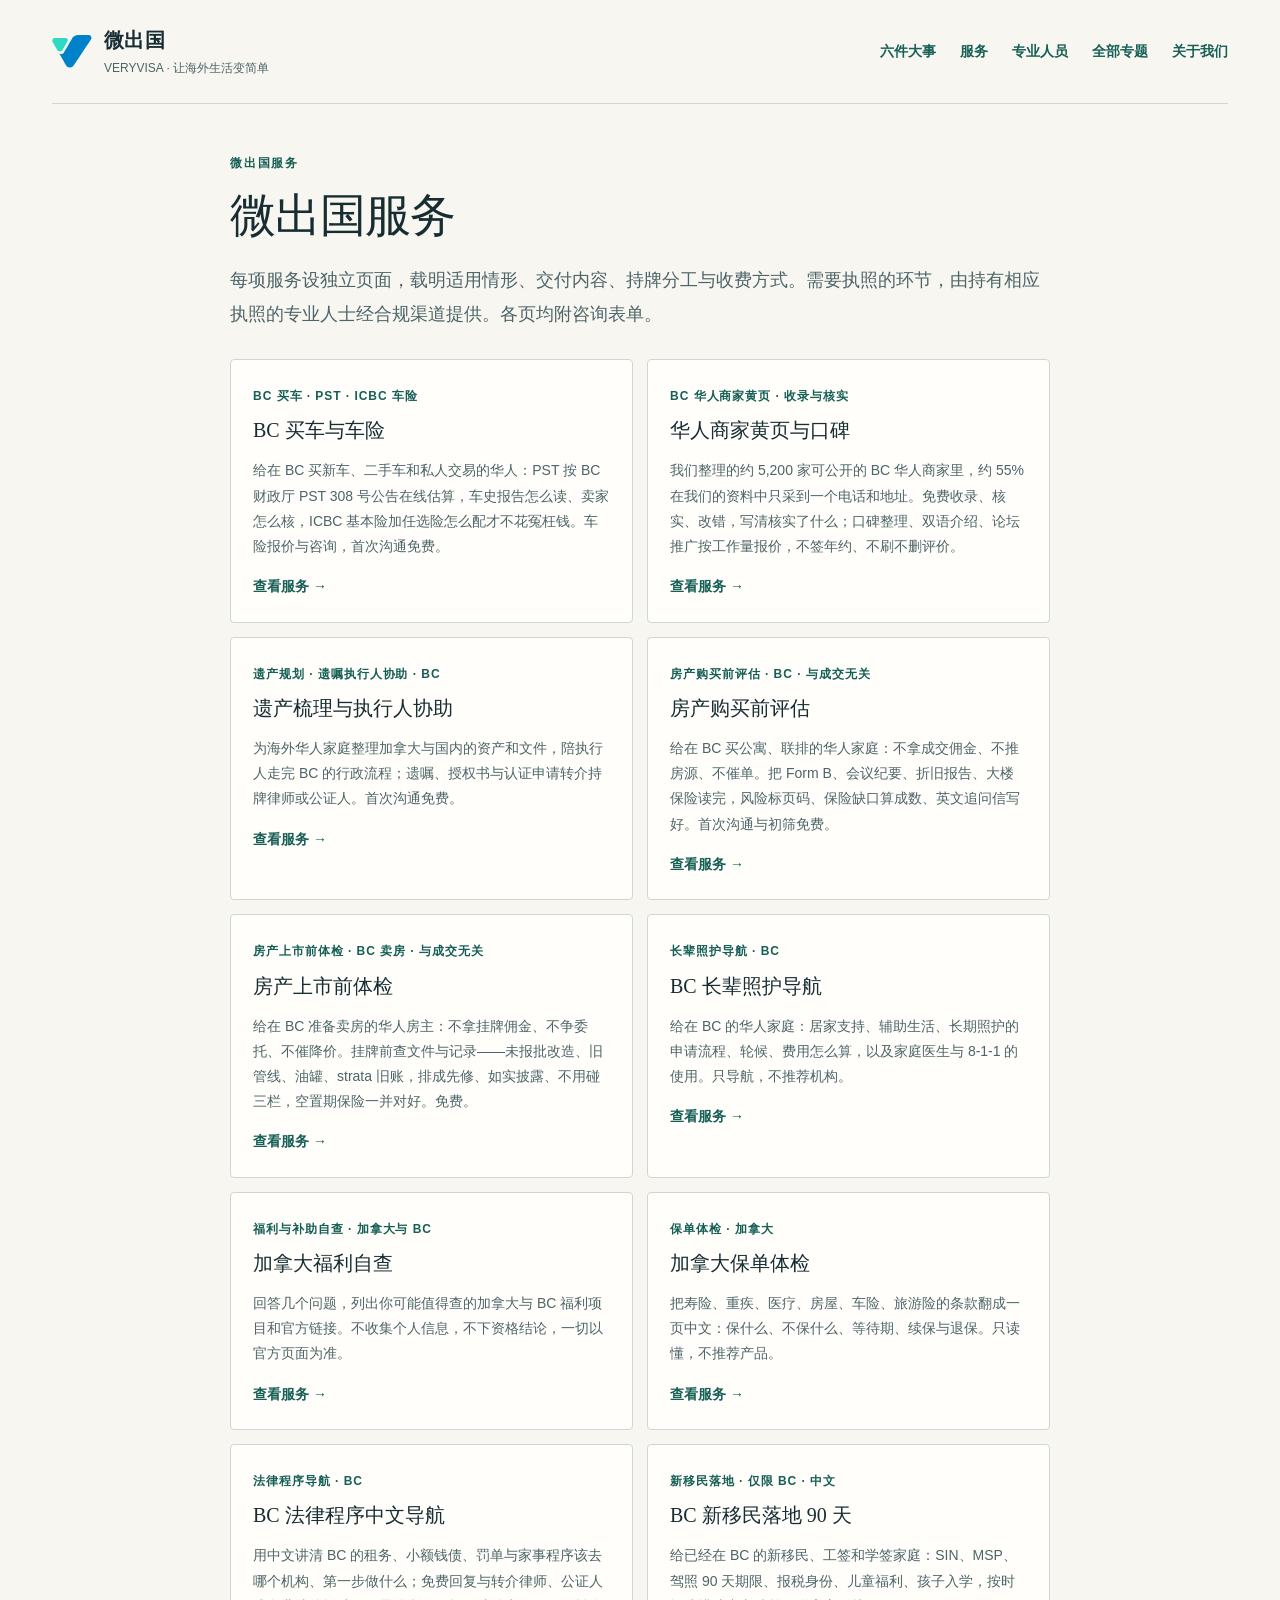
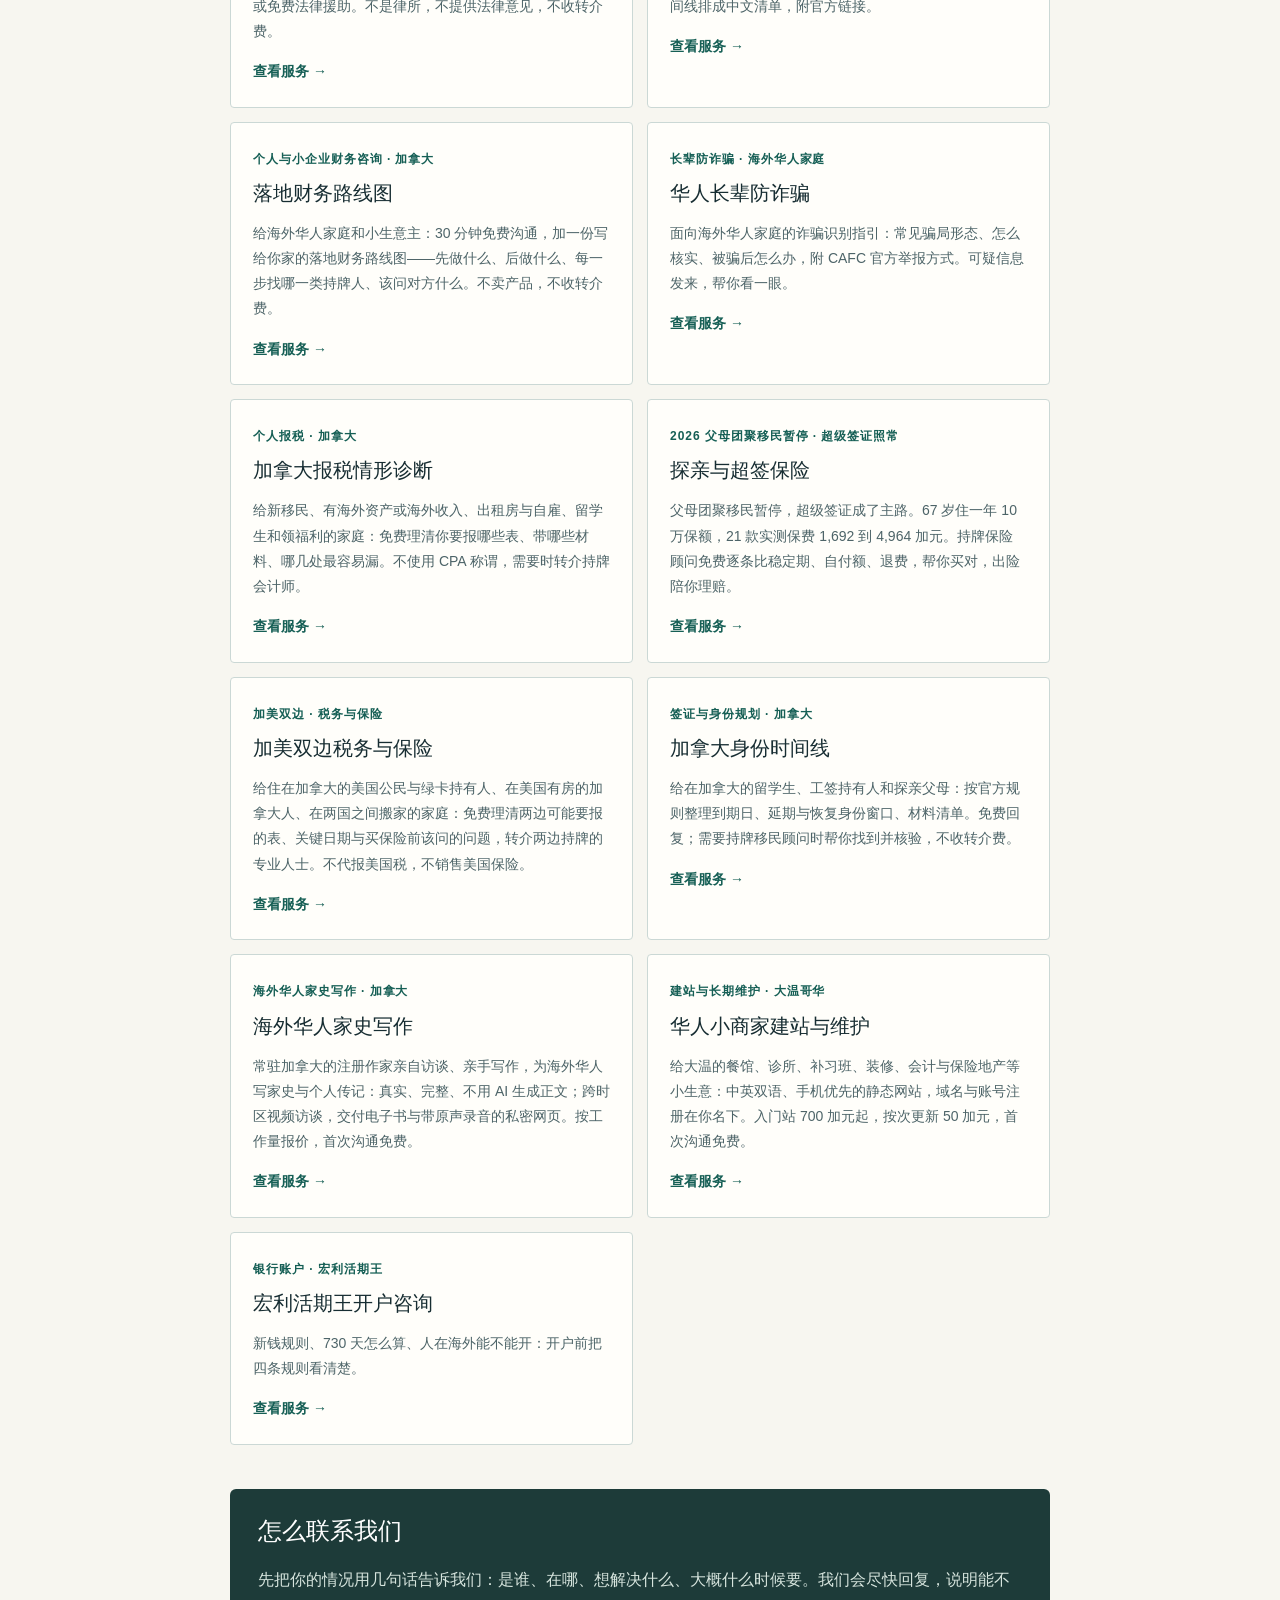
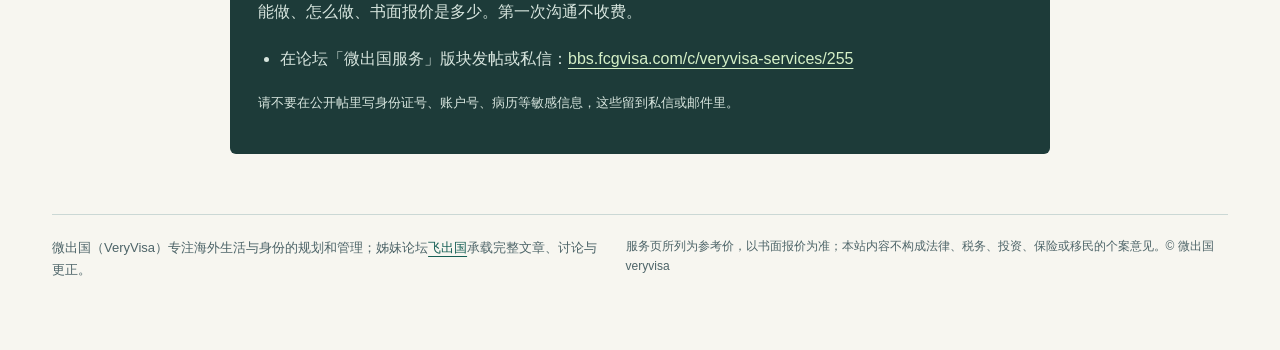
==== commit dc389d0f: "Publish gated reader experience update" ====
--- a/services/index.html
+++ b/services/index.html
@@ -1,5 +1,5 @@
 <!doctype html><html lang="zh-CN"><head><meta charset="utf-8"><meta name="viewport" content="width=device-width,initial-scale=1">
-<title>服务 · 微出国 VeryVisa</title><meta name="description" content="微出国的 19 项服务：签证身份、报税、保险、遗产、买房卖房、家史写作、建站等，每项一个独立站，首次沟通免费。"><style>
+<title>服务 · 微出国 VeryVisa</title><meta name="description" content="微出国的 19 项服务：签证身份、报税、保险、遗产、买房卖房、家史写作、建站等，每项设独立页面。"><style>
 :root{--fg:#14243A;--mut:#5B6570;--bd:#E3E8EE;--acc:#0082CA;--acc2:#30D9C4;--bg:#F7F9FB;--paper:#fff}
 *{box-sizing:border-box}body{margin:0;background:var(--bg);color:var(--fg);font:16px/1.65 -apple-system,BlinkMacSystemFont,"PingFang SC","Noto Sans CJK SC",sans-serif}
 main{max-width:1080px;margin:0 auto;padding:0 20px 64px}
@@ -23,6 +23,6 @@
 <header><div class="identity"><svg class="mark" aria-hidden="true" viewBox="102.305 90.391 73.617 59.957">
 <path fill="#30D9C4" d="M 107.894531 95.808594 L 127.277344 95.808594 C 127.277344 95.808594 129.507812 95.628906 130.835938 97.679688 C 131.585938 98.910156 131.65625 100.316406 131.082031 101.546875 L 121.609375 117.953125 C 121.609375 117.953125 120.335938 120.65625 117.011719 120.824219 C 113.714844 120.910156 112.242188 118.40625 112.242188 118.40625 L 103.722656 103.652344 C 103.722656 103.652344 102.304688 101.792969 103.09375 99.332031 C 103.878906 96.878906 106.148438 95.773438 107.894531 95.808594 "/>
 <path fill="#0082CA" d="M 115.964844 124.792969 C 115.847656 124.59375 116.09375 124.378906 116.277344 124.519531 C 117.195312 125.21875 118.664062 125.902344 120.683594 125.515625 C 122.164062 125.210938 123.550781 124.296875 124.402344 122.757812 C 125.242188 121.300781 138.8125 97.8125 138.8125 97.8125 C 138.8125 97.8125 141.9375 90.917969 150.207031 90.550781 L 169.96875 90.550781 C 169.96875 90.550781 173 90.390625 174.503906 93.40625 C 175.921875 96.433594 173.941406 98.695312 173.667969 99.109375 C 173.394531 99.523438 142.203125 146.726562 142.203125 146.726562 C 142.203125 146.726562 140.003906 150.347656 135.40625 150.347656 C 130.808594 150.347656 128.707031 146.878906 128.417969 146.398438 C 128.175781 145.992188 118.835938 129.78125 115.964844 124.792969 "/></svg><div><b><a href="/" style="color:inherit;text-decoration:none">微出国</a></b><small>VERYVISA · 让海外生活变简单</small></div></div><nav aria-label="主导航"><a href="/#start">六件大事</a><a href="/services/">服务</a><a href="/#professional">专业人员</a><a href="/#directory">全部专题</a><a href="/#about">关于我们</a></nav></header>
-<div id="main"><article class="svc"><p class="eyebrow">微出国服务</p><h1>把要紧的事，交给懂行的人一起办</h1><p class="lede">除了公开的专题和课程，我们也做一些需要坐下来一起办的事。每项服务一个独立的站，写清楚做什么、不做什么、怎么收费；需要持牌的部分，由持牌的人经合规渠道提供。每个站都有咨询表单，留个邮箱就行，首次沟通免费。</p><div class="svc-grid"><a class="svc-card" href="/bc-car-buying-auto-insurance/"><small>BC 买车 · PST · ICBC 车险</small><h3>BC 买车与车险</h3><p>给在 BC 买新车、二手车和私人交易的华人：PST 按 BC 财政厅 PST 308 号公告在线估算，车史报告怎么读、卖家怎么核，ICBC 基本险加任选险怎么配才不花冤枉钱。车险报价与咨询，首次沟通免费。</p><span>进入服务站 · 首次沟通免费 →</span></a><a class="svc-card" href="/bc-chinese-business-directory-promotion/"><small>BC 华人商家黄页 · 免费收录与核实</small><h3>华人商家黄页与口碑</h3><p>我们整理的 5,166 家可公开的 BC 华人商家里，56% 在网上只查得到一个电话和地址。免费收录、核实、改错，写清核实了什么；口碑整理、双语介绍、论坛推广按工作量报价，不签年约、不刷不删评价。</p><span>进入服务站 · 首次沟通免费 →</span></a><a class="svc-card" href="/bc-estate-planning-executor-support/"><small>遗产规划 · 遗嘱执行人协助 · BC</small><h3>遗产梳理与执行人协助</h3><p>为海外华人家庭整理加拿大与国内的资产和文件，陪执行人走完 BC 的行政流程；遗嘱、授权书与认证申请转介持牌律师或公证人。首次沟通免费。</p><span>进入服务站 · 首次沟通免费 →</span></a><a class="svc-card" href="/bc-home-buyer-risk-review/"><small>房产购买前评估 · BC · 与中介无关</small><h3>房产购买前评估</h3><p>给在 BC 买公寓、联排的华人家庭：不拿成交佣金、不推房源、不催单。把 Form B、会议纪要、折旧报告、大楼保险读完，风险标页码、保险缺口算成数、英文追问信写好。首次沟通与初筛免费。</p><span>进入服务站 · 首次沟通免费 →</span></a><a class="svc-card" href="/bc-pre-listing-home-fix/"><small>房产上市前体检 · BC 卖房 · 与中介无关</small><h3>房产上市前体检</h3><p>给在 BC 准备卖房的华人房主：不拿挂牌佣金、不争委托、不催降价。挂牌前查文件与记录——未报批改造、旧管线、油罐、strata 旧账，排成先修、如实披露、不用碰三栏，空置期保险一并对好。免费。</p><span>进入服务站 · 首次沟通免费 →</span></a><a class="svc-card" href="/bc-seniors-care-navigation/"><small>长辈照护导航 · BC</small><h3>BC 长辈照护导航</h3><p>给在 BC 的华人家庭：居家支持、辅助生活、长期照护的申请流程、轮候、费用怎么算，以及家庭医生与 8-1-1 的使用。只导航，不推荐机构。</p><span>进入服务站 · 首次沟通免费 →</span></a><a class="svc-card" href="/canada-benefits-eligibility-checker/"><small>福利与补助自查 · 加拿大与 BC</small><h3>加拿大福利自查</h3><p>回答几个问题，列出你可能值得查的加拿大与 BC 福利项目和官方链接。不收集个人信息，不下资格结论，一切以官方页面为准。</p><span>进入服务站 · 首次沟通免费 →</span></a><a class="svc-card" href="/canada-insurance-policy-checkup/"><small>保单体检 · 加拿大</small><h3>加拿大保单体检</h3><p>把寿险、重疾、医疗、房屋、车险、旅游险的条款翻成一页中文：保什么、不保什么、等待期、续保与退保。只读懂，不推荐产品。</p><span>进入服务站 · 首次沟通免费 →</span></a><a class="svc-card" href="/canada-legal-support-navigation/"><small>法律程序导航 · BC</small><h3>BC 法律程序中文导航</h3><p>用中文讲清 BC 的租务、小额钱债、罚单与家事程序该去哪个机构、第一步做什么；免费回复与转介律师、公证人或免费法律援助。不是律所，不提供法律意见，不收转介费。</p><span>进入服务站 · 首次沟通免费 →</span></a><a class="svc-card" href="/canada-newcomer-first-90-days/"><small>新移民落地 · 仅限 BC · 中文</small><h3>BC 新移民落地 90 天</h3><p>给已经在 BC 的新移民、工签和学签家庭：SIN、MSP、驾照 90 天期限、报税身份、儿童福利、孩子入学，按时间线排成中文清单，附官方链接。</p><span>进入服务站 · 首次沟通免费 →</span></a><a class="svc-card" href="/canada-personal-business-financial-consulting/"><small>个人与小生意经济生活咨询 · 加拿大</small><h3>落地财务路线图</h3><p>给海外华人家庭和小生意主：30 分钟免费沟通，加一份写给你家的落地财务路线图——先做什么、后做什么、每一步找哪一类持牌人、该问对方什么。不卖产品，不收转介费。</p><span>进入服务站 · 首次沟通免费 →</span></a><a class="svc-card" href="/canada-scam-check-chinese-seniors/"><small>长辈防诈骗 · 海外华人家庭</small><h3>华人长辈防诈骗</h3><p>面向海外华人家庭的诈骗识别指引：常见骗局形态、怎么核实、被骗后怎么办，附 CAFC 官方举报方式。可疑信息发来，帮你看一眼。</p><span>进入服务站 · 首次沟通免费 →</span></a><a class="svc-card" href="/canada-tax-return-filing/"><small>个人报税 · 加拿大</small><h3>加拿大报税情形诊断</h3><p>给新移民、有海外资产或海外收入、出租房与自雇、留学生和领福利的家庭：免费理清你要报哪些表、带哪些材料、哪几处最容易漏。不使用 CPA 称谓，需要时转介持牌会计师。</p><span>进入服务站 · 首次沟通免费 →</span></a><a class="svc-card" href="/canada-travel-insurance-super-visa/"><small>2026 父母团聚移民暂停 · 超级签证照常</small><h3>探亲与超签保险</h3><p>父母团聚移民暂停，超级签证成了主路。67 岁住一年 10 万保额，21 款实测保费 1,692 到 4,964 加元。持牌保险顾问免费逐条比稳定期、自付额、退费，帮你买对，出险陪你理赔。</p><span>进入服务站 · 首次沟通免费 →</span></a><a class="svc-card" href="/canada-us-cross-border-tax-insurance/"><small>加美双边 · 税务与保险</small><h3>加美双边税务与保险</h3><p>给住在加拿大的美国公民与绿卡持有人、在美国有房的加拿大人、在两国之间搬家的家庭：免费理清两边可能要报的表、关键日期与买保险前该问的问题，转介两边持牌的专业人士。不代报美国税，不销售美国保险。</p><span>进入服务站 · 首次沟通免费 →</span></a><a class="svc-card" href="/canada-visa-status-planning/"><small>签证与身份规划 · 加拿大</small><h3>加拿大身份时间线</h3><p>给在加拿大的留学生、工签持有人和探亲父母：按官方规则整理到期日、延期与恢复身份窗口、材料清单。免费回复；需要持牌移民顾问时帮你找到并核验，不收转介费。</p><span>进入服务站 · 首次沟通免费 →</span></a><a class="svc-card" href="/chinese-family-history-writing/"><small>海外华人家史写作 · 加拿大</small><h3>海外华人家史写作</h3><p>常驻加拿大的注册作家亲自访谈、亲手写作，为海外华人写家史与个人传记：真实、完整、不用 AI 生成正文；跨时区视频访谈，交付电子书与带原声录音的私密网页。按工作量报价，首次沟通免费。</p><span>进入服务站 · 首次沟通免费 →</span></a><a class="svc-card" href="/chinese-small-business-website-care/"><small>建站与长期维护 · 大温哥华</small><h3>华人小商家建站与维护</h3><p>给大温的餐馆、诊所、补习班、装修、会计与保险地产等小生意：中英双语、手机优先的静态网站，域名与账号注册在你名下。入门站 700 加元起，按次更新 50 加元，首次沟通免费。</p><span>进入服务站 · 首次沟通免费 →</span></a><a class="svc-card" href="/manulife-advantage-account/"><small>银行账户 · 宏利活期王</small><h3>宏利活期王开户咨询</h3><p>新钱规则、730 天怎么算、人在海外能不能开：开户前把四条规则看清楚。</p><span>进入服务站 · 首次沟通免费 →</span></a></div><section class="svc-contact" id="contact"><h2>怎么联系我们</h2><p>先把你的情况用几句话告诉我们：是谁、在哪、想解决什么、大概什么时候要。我们会尽快回复，说明能不能做、怎么做、书面报价是多少。第一次沟通不收费。</p><ul><li>在论坛「微出国服务」版块发帖或私信：<a href="https://bbs.fcgvisa.com/c/veryvisa-services/255">bbs.fcgvisa.com/c/veryvisa-services/255</a></li></ul><p class="fine">请不要在公开帖里写身份证号、账户号、病历等敏感信息，这些留到私信或邮件里。</p></section></article></div>
+<div id="main"><article class="svc"><p class="eyebrow">微出国服务</p><h1>微出国服务</h1><p class="lede">每项服务设独立页面，载明适用情形、交付内容、持牌分工与收费方式。需要执照的环节，由持有相应执照的专业人士经合规渠道提供。各页均附咨询表单。</p><div class="svc-grid"><a class="svc-card" href="/bc-car-buying-auto-insurance/"><small>BC 买车 · PST · ICBC 车险</small><h3>BC 买车与车险</h3><p>给在 BC 买新车、二手车和私人交易的华人：PST 按 BC 财政厅 PST 308 号公告在线估算，车史报告怎么读、卖家怎么核，ICBC 基本险加任选险怎么配才不花冤枉钱。车险报价与咨询，首次沟通免费。</p><span>查看服务 →</span></a><a class="svc-card" href="/bc-chinese-business-directory-promotion/"><small>BC 华人商家黄页 · 收录与核实</small><h3>华人商家黄页与口碑</h3><p>我们整理的约 5,200 家可公开的 BC 华人商家里，约 55% 在我们的资料中只采到一个电话和地址。免费收录、核实、改错，写清核实了什么；口碑整理、双语介绍、论坛推广按工作量报价，不签年约、不刷不删评价。</p><span>查看服务 →</span></a><a class="svc-card" href="/bc-estate-planning-executor-support/"><small>遗产规划 · 遗嘱执行人协助 · BC</small><h3>遗产梳理与执行人协助</h3><p>为海外华人家庭整理加拿大与国内的资产和文件，陪执行人走完 BC 的行政流程；遗嘱、授权书与认证申请转介持牌律师或公证人。首次沟通免费。</p><span>查看服务 →</span></a><a class="svc-card" href="/bc-home-buyer-risk-review/"><small>房产购买前评估 · BC · 与成交无关</small><h3>房产购买前评估</h3><p>给在 BC 买公寓、联排的华人家庭：不拿成交佣金、不推房源、不催单。把 Form B、会议纪要、折旧报告、大楼保险读完，风险标页码、保险缺口算成数、英文追问信写好。首次沟通与初筛免费。</p><span>查看服务 →</span></a><a class="svc-card" href="/bc-pre-listing-home-fix/"><small>房产上市前体检 · BC 卖房 · 与成交无关</small><h3>房产上市前体检</h3><p>给在 BC 准备卖房的华人房主：不拿挂牌佣金、不争委托、不催降价。挂牌前查文件与记录——未报批改造、旧管线、油罐、strata 旧账，排成先修、如实披露、不用碰三栏，空置期保险一并对好。免费。</p><span>查看服务 →</span></a><a class="svc-card" href="/bc-seniors-care-navigation/"><small>长辈照护导航 · BC</small><h3>BC 长辈照护导航</h3><p>给在 BC 的华人家庭：居家支持、辅助生活、长期照护的申请流程、轮候、费用怎么算，以及家庭医生与 8-1-1 的使用。只导航，不推荐机构。</p><span>查看服务 →</span></a><a class="svc-card" href="/canada-benefits-eligibility-checker/"><small>福利与补助自查 · 加拿大与 BC</small><h3>加拿大福利自查</h3><p>回答几个问题，列出你可能值得查的加拿大与 BC 福利项目和官方链接。不收集个人信息，不下资格结论，一切以官方页面为准。</p><span>查看服务 →</span></a><a class="svc-card" href="/canada-insurance-policy-checkup/"><small>保单体检 · 加拿大</small><h3>加拿大保单体检</h3><p>把寿险、重疾、医疗、房屋、车险、旅游险的条款翻成一页中文：保什么、不保什么、等待期、续保与退保。只读懂，不推荐产品。</p><span>查看服务 →</span></a><a class="svc-card" href="/canada-legal-support-navigation/"><small>法律程序导航 · BC</small><h3>BC 法律程序中文导航</h3><p>用中文讲清 BC 的租务、小额钱债、罚单与家事程序该去哪个机构、第一步做什么；免费回复与转介律师、公证人或免费法律援助。不是律所，不提供法律意见，不收转介费。</p><span>查看服务 →</span></a><a class="svc-card" href="/canada-newcomer-first-90-days/"><small>新移民落地 · 仅限 BC · 中文</small><h3>BC 新移民落地 90 天</h3><p>给已经在 BC 的新移民、工签和学签家庭：SIN、MSP、驾照 90 天期限、报税身份、儿童福利、孩子入学，按时间线排成中文清单，附官方链接。</p><span>查看服务 →</span></a><a class="svc-card" href="/canada-personal-business-financial-consulting/"><small>个人与小企业财务咨询 · 加拿大</small><h3>落地财务路线图</h3><p>给海外华人家庭和小生意主：30 分钟免费沟通，加一份写给你家的落地财务路线图——先做什么、后做什么、每一步找哪一类持牌人、该问对方什么。不卖产品，不收转介费。</p><span>查看服务 →</span></a><a class="svc-card" href="/canada-scam-check-chinese-seniors/"><small>长辈防诈骗 · 海外华人家庭</small><h3>华人长辈防诈骗</h3><p>面向海外华人家庭的诈骗识别指引：常见骗局形态、怎么核实、被骗后怎么办，附 CAFC 官方举报方式。可疑信息发来，帮你看一眼。</p><span>查看服务 →</span></a><a class="svc-card" href="/canada-tax-return-filing/"><small>个人报税 · 加拿大</small><h3>加拿大报税情形诊断</h3><p>给新移民、有海外资产或海外收入、出租房与自雇、留学生和领福利的家庭：免费理清你要报哪些表、带哪些材料、哪几处最容易漏。不使用 CPA 称谓，需要时转介持牌会计师。</p><span>查看服务 →</span></a><a class="svc-card" href="/canada-travel-insurance-super-visa/"><small>2026 父母团聚移民暂停 · 超级签证照常</small><h3>探亲与超签保险</h3><p>父母团聚移民暂停，超级签证成了主路。67 岁住一年 10 万保额，21 款实测保费 1,692 到 4,964 加元。持牌保险顾问免费逐条比稳定期、自付额、退费，帮你买对，出险陪你理赔。</p><span>查看服务 →</span></a><a class="svc-card" href="/canada-us-cross-border-tax-insurance/"><small>加美双边 · 税务与保险</small><h3>加美双边税务与保险</h3><p>给住在加拿大的美国公民与绿卡持有人、在美国有房的加拿大人、在两国之间搬家的家庭：免费理清两边可能要报的表、关键日期与买保险前该问的问题，转介两边持牌的专业人士。不代报美国税，不销售美国保险。</p><span>查看服务 →</span></a><a class="svc-card" href="/canada-visa-status-planning/"><small>签证与身份规划 · 加拿大</small><h3>加拿大身份时间线</h3><p>给在加拿大的留学生、工签持有人和探亲父母：按官方规则整理到期日、延期与恢复身份窗口、材料清单。免费回复；需要持牌移民顾问时帮你找到并核验，不收转介费。</p><span>查看服务 →</span></a><a class="svc-card" href="/chinese-family-history-writing/"><small>海外华人家史写作 · 加拿大</small><h3>海外华人家史写作</h3><p>常驻加拿大的注册作家亲自访谈、亲手写作，为海外华人写家史与个人传记：真实、完整、不用 AI 生成正文；跨时区视频访谈，交付电子书与带原声录音的私密网页。按工作量报价，首次沟通免费。</p><span>查看服务 →</span></a><a class="svc-card" href="/chinese-small-business-website-care/"><small>建站与长期维护 · 大温哥华</small><h3>华人小商家建站与维护</h3><p>给大温的餐馆、诊所、补习班、装修、会计与保险地产等小生意：中英双语、手机优先的静态网站，域名与账号注册在你名下。入门站 700 加元起，按次更新 50 加元，首次沟通免费。</p><span>查看服务 →</span></a><a class="svc-card" href="/manulife-advantage-account/"><small>银行账户 · 宏利活期王</small><h3>宏利活期王开户咨询</h3><p>新钱规则、730 天怎么算、人在海外能不能开：开户前把四条规则看清楚。</p><span>查看服务 →</span></a></div><section class="svc-contact" id="contact"><h2>怎么联系我们</h2><p>先把你的情况用几句话告诉我们：是谁、在哪、想解决什么、大概什么时候要。我们会尽快回复，说明能不能做、怎么做、书面报价是多少。第一次沟通不收费。</p><ul><li>在论坛「微出国服务」版块发帖或私信：<a href="https://bbs.fcgvisa.com/c/veryvisa-services/255">bbs.fcgvisa.com/c/veryvisa-services/255</a></li></ul><p class="fine">请不要在公开帖里写身份证号、账户号、病历等敏感信息，这些留到私信或邮件里。</p></section></article></div>
 <footer><p>微出国（VeryVisa）专注海外生活与身份的规划和管理；姊妹论坛<a href="https://bbs.fcgvisa.com">飞出国</a>承载完整文章、讨论与更正。</p><p class="fine">服务页所列为参考价，以书面报价为准；本站内容不构成法律、税务、投资、保险或移民的个案意见。© 微出国 veryvisa</p></footer>
 </main></body></html>
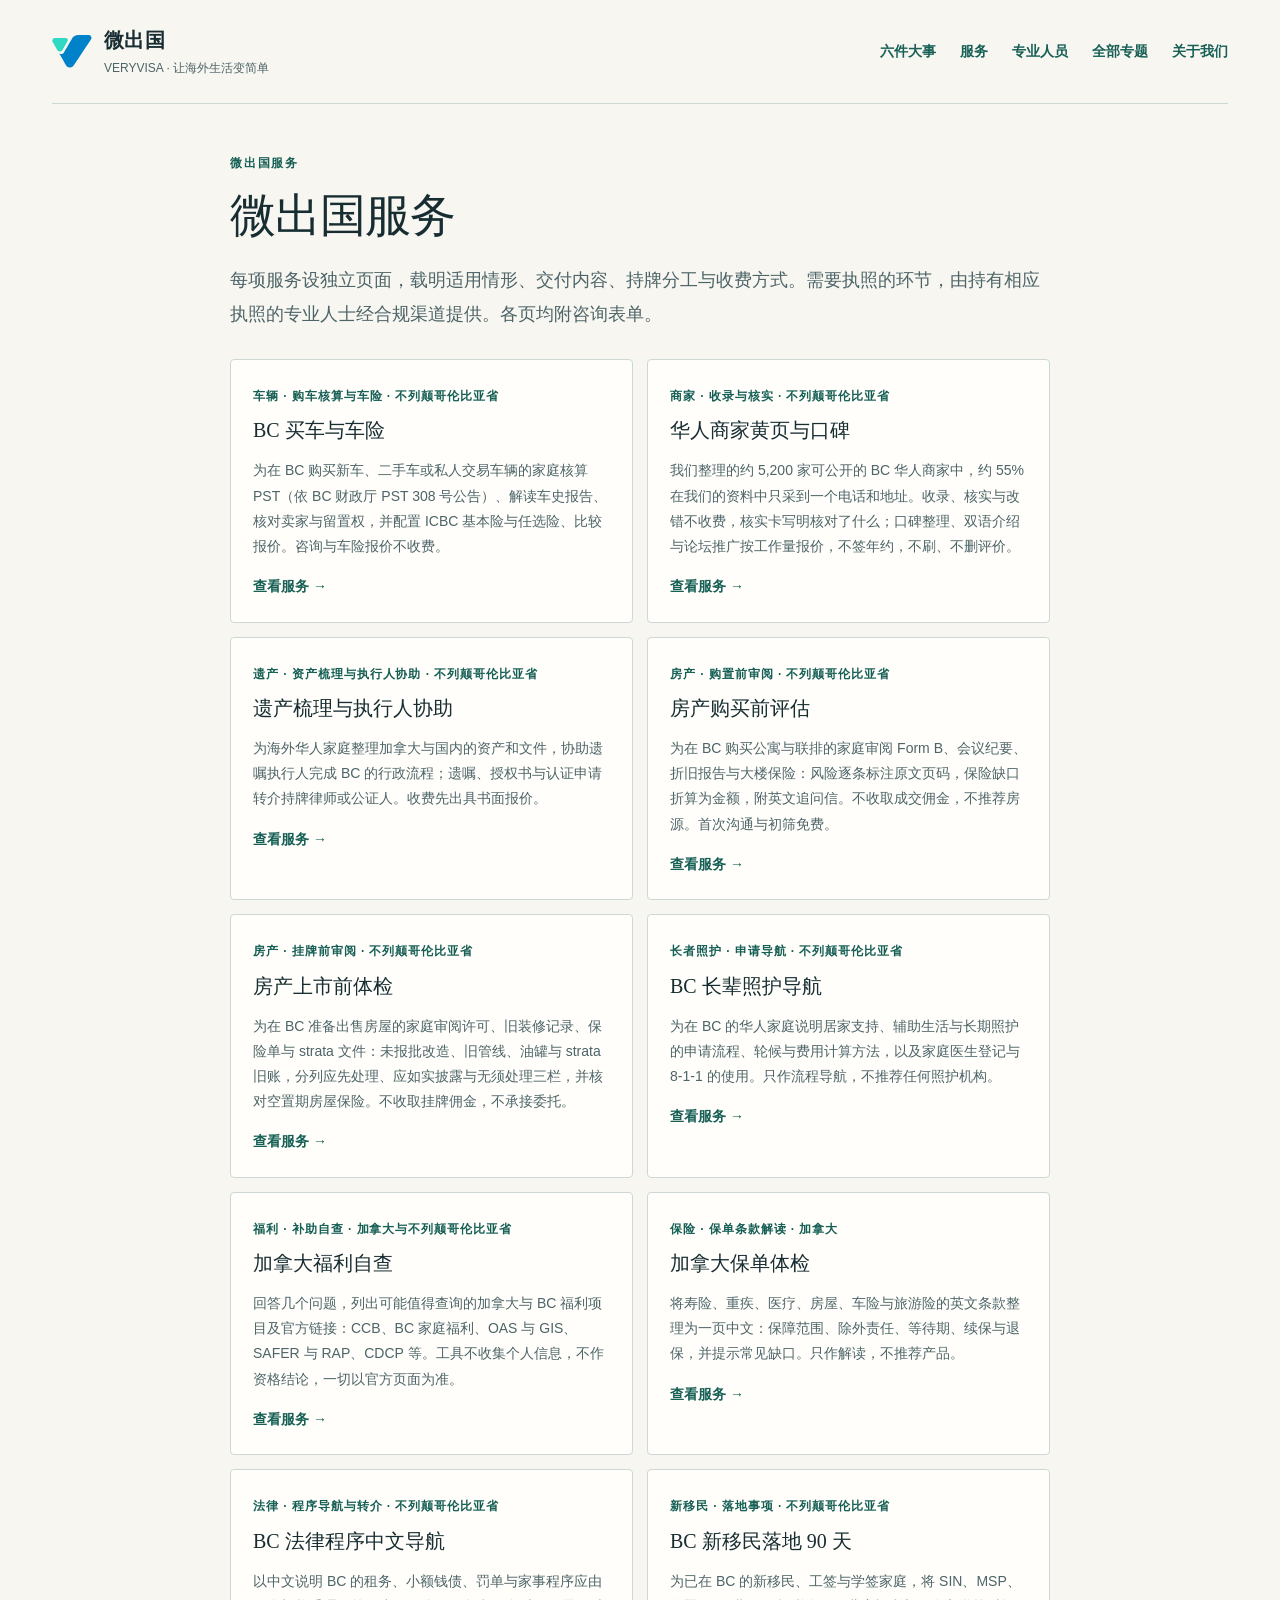
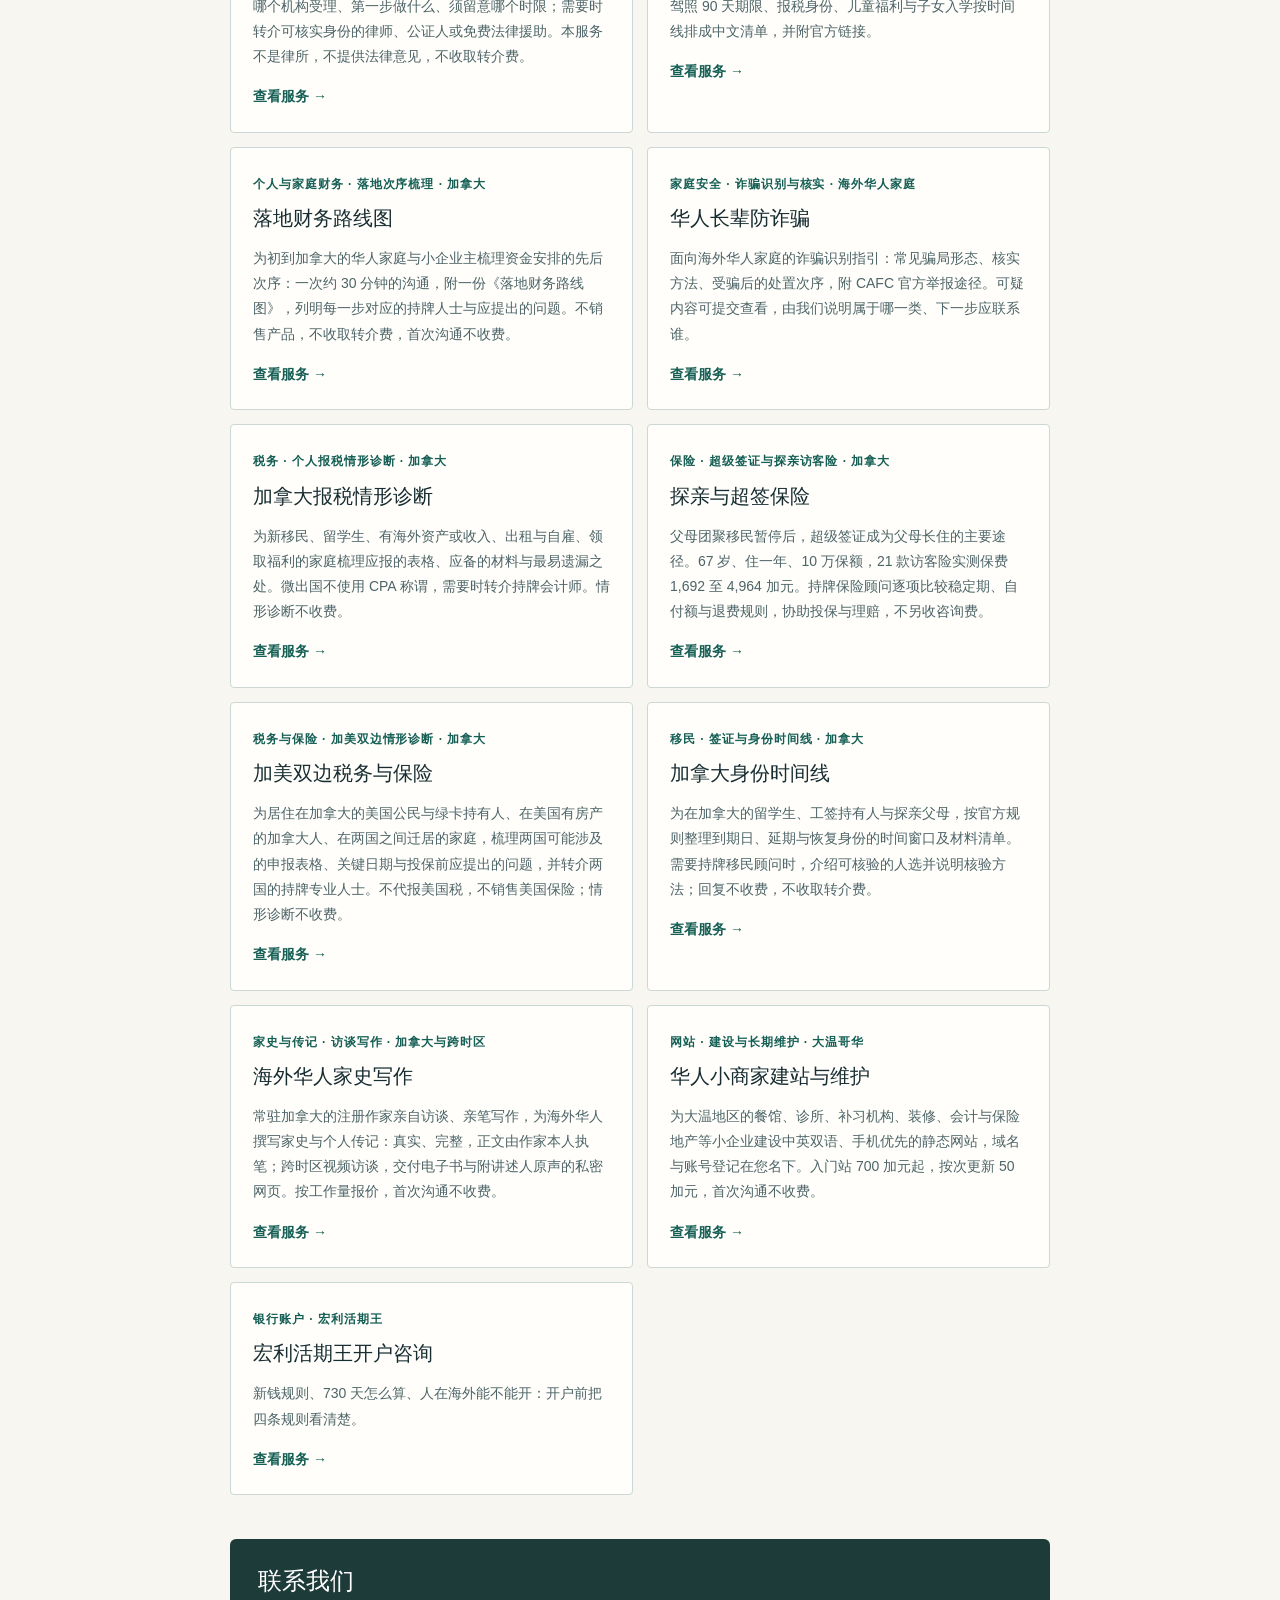
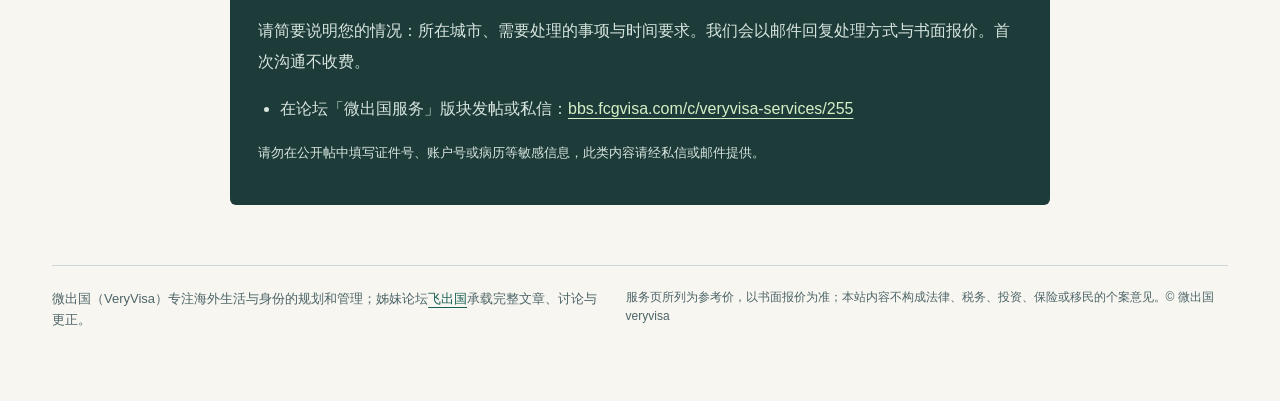
==== commit 1fa5ad0d: "Publish gated reader experience update" ====
--- a/services/index.html
+++ b/services/index.html
@@ -23,6 +23,6 @@
 <header><div class="identity"><svg class="mark" aria-hidden="true" viewBox="102.305 90.391 73.617 59.957">
 <path fill="#30D9C4" d="M 107.894531 95.808594 L 127.277344 95.808594 C 127.277344 95.808594 129.507812 95.628906 130.835938 97.679688 C 131.585938 98.910156 131.65625 100.316406 131.082031 101.546875 L 121.609375 117.953125 C 121.609375 117.953125 120.335938 120.65625 117.011719 120.824219 C 113.714844 120.910156 112.242188 118.40625 112.242188 118.40625 L 103.722656 103.652344 C 103.722656 103.652344 102.304688 101.792969 103.09375 99.332031 C 103.878906 96.878906 106.148438 95.773438 107.894531 95.808594 "/>
 <path fill="#0082CA" d="M 115.964844 124.792969 C 115.847656 124.59375 116.09375 124.378906 116.277344 124.519531 C 117.195312 125.21875 118.664062 125.902344 120.683594 125.515625 C 122.164062 125.210938 123.550781 124.296875 124.402344 122.757812 C 125.242188 121.300781 138.8125 97.8125 138.8125 97.8125 C 138.8125 97.8125 141.9375 90.917969 150.207031 90.550781 L 169.96875 90.550781 C 169.96875 90.550781 173 90.390625 174.503906 93.40625 C 175.921875 96.433594 173.941406 98.695312 173.667969 99.109375 C 173.394531 99.523438 142.203125 146.726562 142.203125 146.726562 C 142.203125 146.726562 140.003906 150.347656 135.40625 150.347656 C 130.808594 150.347656 128.707031 146.878906 128.417969 146.398438 C 128.175781 145.992188 118.835938 129.78125 115.964844 124.792969 "/></svg><div><b><a href="/" style="color:inherit;text-decoration:none">微出国</a></b><small>VERYVISA · 让海外生活变简单</small></div></div><nav aria-label="主导航"><a href="/#start">六件大事</a><a href="/services/">服务</a><a href="/#professional">专业人员</a><a href="/#directory">全部专题</a><a href="/#about">关于我们</a></nav></header>
-<div id="main"><article class="svc"><p class="eyebrow">微出国服务</p><h1>微出国服务</h1><p class="lede">每项服务设独立页面，载明适用情形、交付内容、持牌分工与收费方式。需要执照的环节，由持有相应执照的专业人士经合规渠道提供。各页均附咨询表单。</p><div class="svc-grid"><a class="svc-card" href="/bc-car-buying-auto-insurance/"><small>BC 买车 · PST · ICBC 车险</small><h3>BC 买车与车险</h3><p>给在 BC 买新车、二手车和私人交易的华人：PST 按 BC 财政厅 PST 308 号公告在线估算，车史报告怎么读、卖家怎么核，ICBC 基本险加任选险怎么配才不花冤枉钱。车险报价与咨询，首次沟通免费。</p><span>查看服务 →</span></a><a class="svc-card" href="/bc-chinese-business-directory-promotion/"><small>BC 华人商家黄页 · 收录与核实</small><h3>华人商家黄页与口碑</h3><p>我们整理的约 5,200 家可公开的 BC 华人商家里，约 55% 在我们的资料中只采到一个电话和地址。免费收录、核实、改错，写清核实了什么；口碑整理、双语介绍、论坛推广按工作量报价，不签年约、不刷不删评价。</p><span>查看服务 →</span></a><a class="svc-card" href="/bc-estate-planning-executor-support/"><small>遗产规划 · 遗嘱执行人协助 · BC</small><h3>遗产梳理与执行人协助</h3><p>为海外华人家庭整理加拿大与国内的资产和文件，陪执行人走完 BC 的行政流程；遗嘱、授权书与认证申请转介持牌律师或公证人。首次沟通免费。</p><span>查看服务 →</span></a><a class="svc-card" href="/bc-home-buyer-risk-review/"><small>房产购买前评估 · BC · 与成交无关</small><h3>房产购买前评估</h3><p>给在 BC 买公寓、联排的华人家庭：不拿成交佣金、不推房源、不催单。把 Form B、会议纪要、折旧报告、大楼保险读完，风险标页码、保险缺口算成数、英文追问信写好。首次沟通与初筛免费。</p><span>查看服务 →</span></a><a class="svc-card" href="/bc-pre-listing-home-fix/"><small>房产上市前体检 · BC 卖房 · 与成交无关</small><h3>房产上市前体检</h3><p>给在 BC 准备卖房的华人房主：不拿挂牌佣金、不争委托、不催降价。挂牌前查文件与记录——未报批改造、旧管线、油罐、strata 旧账，排成先修、如实披露、不用碰三栏，空置期保险一并对好。免费。</p><span>查看服务 →</span></a><a class="svc-card" href="/bc-seniors-care-navigation/"><small>长辈照护导航 · BC</small><h3>BC 长辈照护导航</h3><p>给在 BC 的华人家庭：居家支持、辅助生活、长期照护的申请流程、轮候、费用怎么算，以及家庭医生与 8-1-1 的使用。只导航，不推荐机构。</p><span>查看服务 →</span></a><a class="svc-card" href="/canada-benefits-eligibility-checker/"><small>福利与补助自查 · 加拿大与 BC</small><h3>加拿大福利自查</h3><p>回答几个问题，列出你可能值得查的加拿大与 BC 福利项目和官方链接。不收集个人信息，不下资格结论，一切以官方页面为准。</p><span>查看服务 →</span></a><a class="svc-card" href="/canada-insurance-policy-checkup/"><small>保单体检 · 加拿大</small><h3>加拿大保单体检</h3><p>把寿险、重疾、医疗、房屋、车险、旅游险的条款翻成一页中文：保什么、不保什么、等待期、续保与退保。只读懂，不推荐产品。</p><span>查看服务 →</span></a><a class="svc-card" href="/canada-legal-support-navigation/"><small>法律程序导航 · BC</small><h3>BC 法律程序中文导航</h3><p>用中文讲清 BC 的租务、小额钱债、罚单与家事程序该去哪个机构、第一步做什么；免费回复与转介律师、公证人或免费法律援助。不是律所，不提供法律意见，不收转介费。</p><span>查看服务 →</span></a><a class="svc-card" href="/canada-newcomer-first-90-days/"><small>新移民落地 · 仅限 BC · 中文</small><h3>BC 新移民落地 90 天</h3><p>给已经在 BC 的新移民、工签和学签家庭：SIN、MSP、驾照 90 天期限、报税身份、儿童福利、孩子入学，按时间线排成中文清单，附官方链接。</p><span>查看服务 →</span></a><a class="svc-card" href="/canada-personal-business-financial-consulting/"><small>个人与小企业财务咨询 · 加拿大</small><h3>落地财务路线图</h3><p>给海外华人家庭和小生意主：30 分钟免费沟通，加一份写给你家的落地财务路线图——先做什么、后做什么、每一步找哪一类持牌人、该问对方什么。不卖产品，不收转介费。</p><span>查看服务 →</span></a><a class="svc-card" href="/canada-scam-check-chinese-seniors/"><small>长辈防诈骗 · 海外华人家庭</small><h3>华人长辈防诈骗</h3><p>面向海外华人家庭的诈骗识别指引：常见骗局形态、怎么核实、被骗后怎么办，附 CAFC 官方举报方式。可疑信息发来，帮你看一眼。</p><span>查看服务 →</span></a><a class="svc-card" href="/canada-tax-return-filing/"><small>个人报税 · 加拿大</small><h3>加拿大报税情形诊断</h3><p>给新移民、有海外资产或海外收入、出租房与自雇、留学生和领福利的家庭：免费理清你要报哪些表、带哪些材料、哪几处最容易漏。不使用 CPA 称谓，需要时转介持牌会计师。</p><span>查看服务 →</span></a><a class="svc-card" href="/canada-travel-insurance-super-visa/"><small>2026 父母团聚移民暂停 · 超级签证照常</small><h3>探亲与超签保险</h3><p>父母团聚移民暂停，超级签证成了主路。67 岁住一年 10 万保额，21 款实测保费 1,692 到 4,964 加元。持牌保险顾问免费逐条比稳定期、自付额、退费，帮你买对，出险陪你理赔。</p><span>查看服务 →</span></a><a class="svc-card" href="/canada-us-cross-border-tax-insurance/"><small>加美双边 · 税务与保险</small><h3>加美双边税务与保险</h3><p>给住在加拿大的美国公民与绿卡持有人、在美国有房的加拿大人、在两国之间搬家的家庭：免费理清两边可能要报的表、关键日期与买保险前该问的问题，转介两边持牌的专业人士。不代报美国税，不销售美国保险。</p><span>查看服务 →</span></a><a class="svc-card" href="/canada-visa-status-planning/"><small>签证与身份规划 · 加拿大</small><h3>加拿大身份时间线</h3><p>给在加拿大的留学生、工签持有人和探亲父母：按官方规则整理到期日、延期与恢复身份窗口、材料清单。免费回复；需要持牌移民顾问时帮你找到并核验，不收转介费。</p><span>查看服务 →</span></a><a class="svc-card" href="/chinese-family-history-writing/"><small>海外华人家史写作 · 加拿大</small><h3>海外华人家史写作</h3><p>常驻加拿大的注册作家亲自访谈、亲手写作，为海外华人写家史与个人传记：真实、完整、不用 AI 生成正文；跨时区视频访谈，交付电子书与带原声录音的私密网页。按工作量报价，首次沟通免费。</p><span>查看服务 →</span></a><a class="svc-card" href="/chinese-small-business-website-care/"><small>建站与长期维护 · 大温哥华</small><h3>华人小商家建站与维护</h3><p>给大温的餐馆、诊所、补习班、装修、会计与保险地产等小生意：中英双语、手机优先的静态网站，域名与账号注册在你名下。入门站 700 加元起，按次更新 50 加元，首次沟通免费。</p><span>查看服务 →</span></a><a class="svc-card" href="/manulife-advantage-account/"><small>银行账户 · 宏利活期王</small><h3>宏利活期王开户咨询</h3><p>新钱规则、730 天怎么算、人在海外能不能开：开户前把四条规则看清楚。</p><span>查看服务 →</span></a></div><section class="svc-contact" id="contact"><h2>怎么联系我们</h2><p>先把你的情况用几句话告诉我们：是谁、在哪、想解决什么、大概什么时候要。我们会尽快回复，说明能不能做、怎么做、书面报价是多少。第一次沟通不收费。</p><ul><li>在论坛「微出国服务」版块发帖或私信：<a href="https://bbs.fcgvisa.com/c/veryvisa-services/255">bbs.fcgvisa.com/c/veryvisa-services/255</a></li></ul><p class="fine">请不要在公开帖里写身份证号、账户号、病历等敏感信息，这些留到私信或邮件里。</p></section></article></div>
+<div id="main"><article class="svc"><p class="eyebrow">微出国服务</p><h1>微出国服务</h1><p class="lede">每项服务设独立页面，载明适用情形、交付内容、持牌分工与收费方式。需要执照的环节，由持有相应执照的专业人士经合规渠道提供。各页均附咨询表单。</p><div class="svc-grid"><a class="svc-card" href="/bc-car-buying-auto-insurance/"><small>车辆 · 购车核算与车险 · 不列颠哥伦比亚省</small><h3>BC 买车与车险</h3><p>为在 BC 购买新车、二手车或私人交易车辆的家庭核算 PST（依 BC 财政厅 PST 308 号公告）、解读车史报告、核对卖家与留置权，并配置 ICBC 基本险与任选险、比较报价。咨询与车险报价不收费。</p><span>查看服务 →</span></a><a class="svc-card" href="/bc-chinese-business-directory-promotion/"><small>商家 · 收录与核实 · 不列颠哥伦比亚省</small><h3>华人商家黄页与口碑</h3><p>我们整理的约 5,200 家可公开的 BC 华人商家中，约 55% 在我们的资料中只采到一个电话和地址。收录、核实与改错不收费，核实卡写明核对了什么；口碑整理、双语介绍与论坛推广按工作量报价，不签年约，不刷、不删评价。</p><span>查看服务 →</span></a><a class="svc-card" href="/bc-estate-planning-executor-support/"><small>遗产 · 资产梳理与执行人协助 · 不列颠哥伦比亚省</small><h3>遗产梳理与执行人协助</h3><p>为海外华人家庭整理加拿大与国内的资产和文件，协助遗嘱执行人完成 BC 的行政流程；遗嘱、授权书与认证申请转介持牌律师或公证人。收费先出具书面报价。</p><span>查看服务 →</span></a><a class="svc-card" href="/bc-home-buyer-risk-review/"><small>房产 · 购置前审阅 · 不列颠哥伦比亚省</small><h3>房产购买前评估</h3><p>为在 BC 购买公寓与联排的家庭审阅 Form B、会议纪要、折旧报告与大楼保险：风险逐条标注原文页码，保险缺口折算为金额，附英文追问信。不收取成交佣金，不推荐房源。首次沟通与初筛免费。</p><span>查看服务 →</span></a><a class="svc-card" href="/bc-pre-listing-home-fix/"><small>房产 · 挂牌前审阅 · 不列颠哥伦比亚省</small><h3>房产上市前体检</h3><p>为在 BC 准备出售房屋的家庭审阅许可、旧装修记录、保险单与 strata 文件：未报批改造、旧管线、油罐与 strata 旧账，分列应先处理、应如实披露与无须处理三栏，并核对空置期房屋保险。不收取挂牌佣金，不承接委托。</p><span>查看服务 →</span></a><a class="svc-card" href="/bc-seniors-care-navigation/"><small>长者照护 · 申请导航 · 不列颠哥伦比亚省</small><h3>BC 长辈照护导航</h3><p>为在 BC 的华人家庭说明居家支持、辅助生活与长期照护的申请流程、轮候与费用计算方法，以及家庭医生登记与 8-1-1 的使用。只作流程导航，不推荐任何照护机构。</p><span>查看服务 →</span></a><a class="svc-card" href="/canada-benefits-eligibility-checker/"><small>福利 · 补助自查 · 加拿大与不列颠哥伦比亚省</small><h3>加拿大福利自查</h3><p>回答几个问题，列出可能值得查询的加拿大与 BC 福利项目及官方链接：CCB、BC 家庭福利、OAS 与 GIS、SAFER 与 RAP、CDCP 等。工具不收集个人信息，不作资格结论，一切以官方页面为准。</p><span>查看服务 →</span></a><a class="svc-card" href="/canada-insurance-policy-checkup/"><small>保险 · 保单条款解读 · 加拿大</small><h3>加拿大保单体检</h3><p>将寿险、重疾、医疗、房屋、车险与旅游险的英文条款整理为一页中文：保障范围、除外责任、等待期、续保与退保，并提示常见缺口。只作解读，不推荐产品。</p><span>查看服务 →</span></a><a class="svc-card" href="/canada-legal-support-navigation/"><small>法律 · 程序导航与转介 · 不列颠哥伦比亚省</small><h3>BC 法律程序中文导航</h3><p>以中文说明 BC 的租务、小额钱债、罚单与家事程序应由哪个机构受理、第一步做什么、须留意哪个时限；需要时转介可核实身份的律师、公证人或免费法律援助。本服务不是律所，不提供法律意见，不收取转介费。</p><span>查看服务 →</span></a><a class="svc-card" href="/canada-newcomer-first-90-days/"><small>新移民 · 落地事项 · 不列颠哥伦比亚省</small><h3>BC 新移民落地 90 天</h3><p>为已在 BC 的新移民、工签与学签家庭，将 SIN、MSP、驾照 90 天期限、报税身份、儿童福利与子女入学按时间线排成中文清单，并附官方链接。</p><span>查看服务 →</span></a><a class="svc-card" href="/canada-personal-business-financial-consulting/"><small>个人与家庭财务 · 落地次序梳理 · 加拿大</small><h3>落地财务路线图</h3><p>为初到加拿大的华人家庭与小企业主梳理资金安排的先后次序：一次约 30 分钟的沟通，附一份《落地财务路线图》，列明每一步对应的持牌人士与应提出的问题。不销售产品，不收取转介费，首次沟通不收费。</p><span>查看服务 →</span></a><a class="svc-card" href="/canada-scam-check-chinese-seniors/"><small>家庭安全 · 诈骗识别与核实 · 海外华人家庭</small><h3>华人长辈防诈骗</h3><p>面向海外华人家庭的诈骗识别指引：常见骗局形态、核实方法、受骗后的处置次序，附 CAFC 官方举报途径。可疑内容可提交查看，由我们说明属于哪一类、下一步应联系谁。</p><span>查看服务 →</span></a><a class="svc-card" href="/canada-tax-return-filing/"><small>税务 · 个人报税情形诊断 · 加拿大</small><h3>加拿大报税情形诊断</h3><p>为新移民、留学生、有海外资产或收入、出租与自雇、领取福利的家庭梳理应报的表格、应备的材料与最易遗漏之处。微出国不使用 CPA 称谓，需要时转介持牌会计师。情形诊断不收费。</p><span>查看服务 →</span></a><a class="svc-card" href="/canada-travel-insurance-super-visa/"><small>保险 · 超级签证与探亲访客险 · 加拿大</small><h3>探亲与超签保险</h3><p>父母团聚移民暂停后，超级签证成为父母长住的主要途径。67 岁、住一年、10 万保额，21 款访客险实测保费 1,692 至 4,964 加元。持牌保险顾问逐项比较稳定期、自付额与退费规则，协助投保与理赔，不另收咨询费。</p><span>查看服务 →</span></a><a class="svc-card" href="/canada-us-cross-border-tax-insurance/"><small>税务与保险 · 加美双边情形诊断 · 加拿大</small><h3>加美双边税务与保险</h3><p>为居住在加拿大的美国公民与绿卡持有人、在美国有房产的加拿大人、在两国之间迁居的家庭，梳理两国可能涉及的申报表格、关键日期与投保前应提出的问题，并转介两国的持牌专业人士。不代报美国税，不销售美国保险；情形诊断不收费。</p><span>查看服务 →</span></a><a class="svc-card" href="/canada-visa-status-planning/"><small>移民 · 签证与身份时间线 · 加拿大</small><h3>加拿大身份时间线</h3><p>为在加拿大的留学生、工签持有人与探亲父母，按官方规则整理到期日、延期与恢复身份的时间窗口及材料清单。需要持牌移民顾问时，介绍可核验的人选并说明核验方法；回复不收费，不收取转介费。</p><span>查看服务 →</span></a><a class="svc-card" href="/chinese-family-history-writing/"><small>家史与传记 · 访谈写作 · 加拿大与跨时区</small><h3>海外华人家史写作</h3><p>常驻加拿大的注册作家亲自访谈、亲笔写作，为海外华人撰写家史与个人传记：真实、完整，正文由作家本人执笔；跨时区视频访谈，交付电子书与附讲述人原声的私密网页。按工作量报价，首次沟通不收费。</p><span>查看服务 →</span></a><a class="svc-card" href="/chinese-small-business-website-care/"><small>网站 · 建设与长期维护 · 大温哥华</small><h3>华人小商家建站与维护</h3><p>为大温地区的餐馆、诊所、补习机构、装修、会计与保险地产等小企业建设中英双语、手机优先的静态网站，域名与账号登记在您名下。入门站 700 加元起，按次更新 50 加元，首次沟通不收费。</p><span>查看服务 →</span></a><a class="svc-card" href="/manulife-advantage-account/"><small>银行账户 · 宏利活期王</small><h3>宏利活期王开户咨询</h3><p>新钱规则、730 天怎么算、人在海外能不能开：开户前把四条规则看清楚。</p><span>查看服务 →</span></a></div><section class="svc-contact" id="contact"><h2>联系我们</h2><p>请简要说明您的情况：所在城市、需要处理的事项与时间要求。我们会以邮件回复处理方式与书面报价。首次沟通不收费。</p><ul><li>在论坛「微出国服务」版块发帖或私信：<a href="https://bbs.fcgvisa.com/c/veryvisa-services/255">bbs.fcgvisa.com/c/veryvisa-services/255</a></li></ul><p class="fine">请勿在公开帖中填写证件号、账户号或病历等敏感信息，此类内容请经私信或邮件提供。</p></section></article></div>
 <footer><p>微出国（VeryVisa）专注海外生活与身份的规划和管理；姊妹论坛<a href="https://bbs.fcgvisa.com">飞出国</a>承载完整文章、讨论与更正。</p><p class="fine">服务页所列为参考价，以书面报价为准；本站内容不构成法律、税务、投资、保险或移民的个案意见。© 微出国 veryvisa</p></footer>
 </main></body></html>
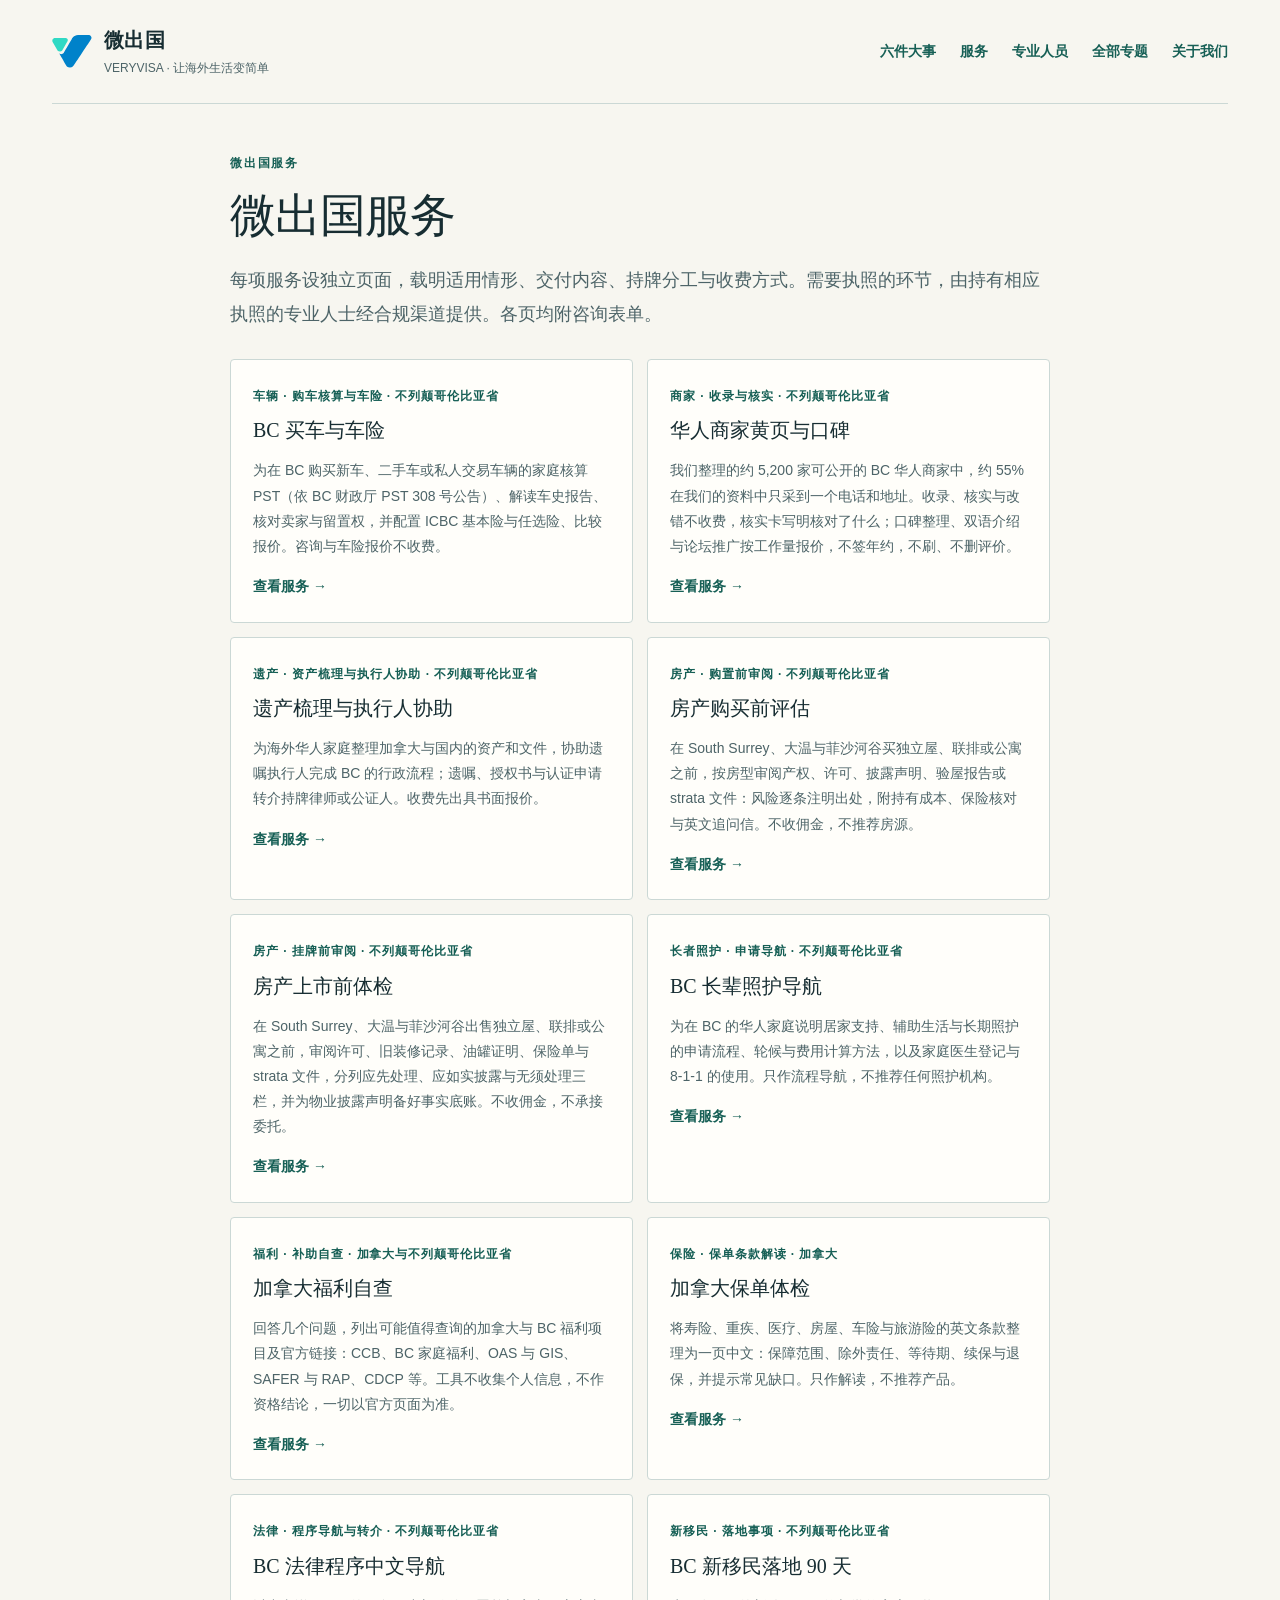
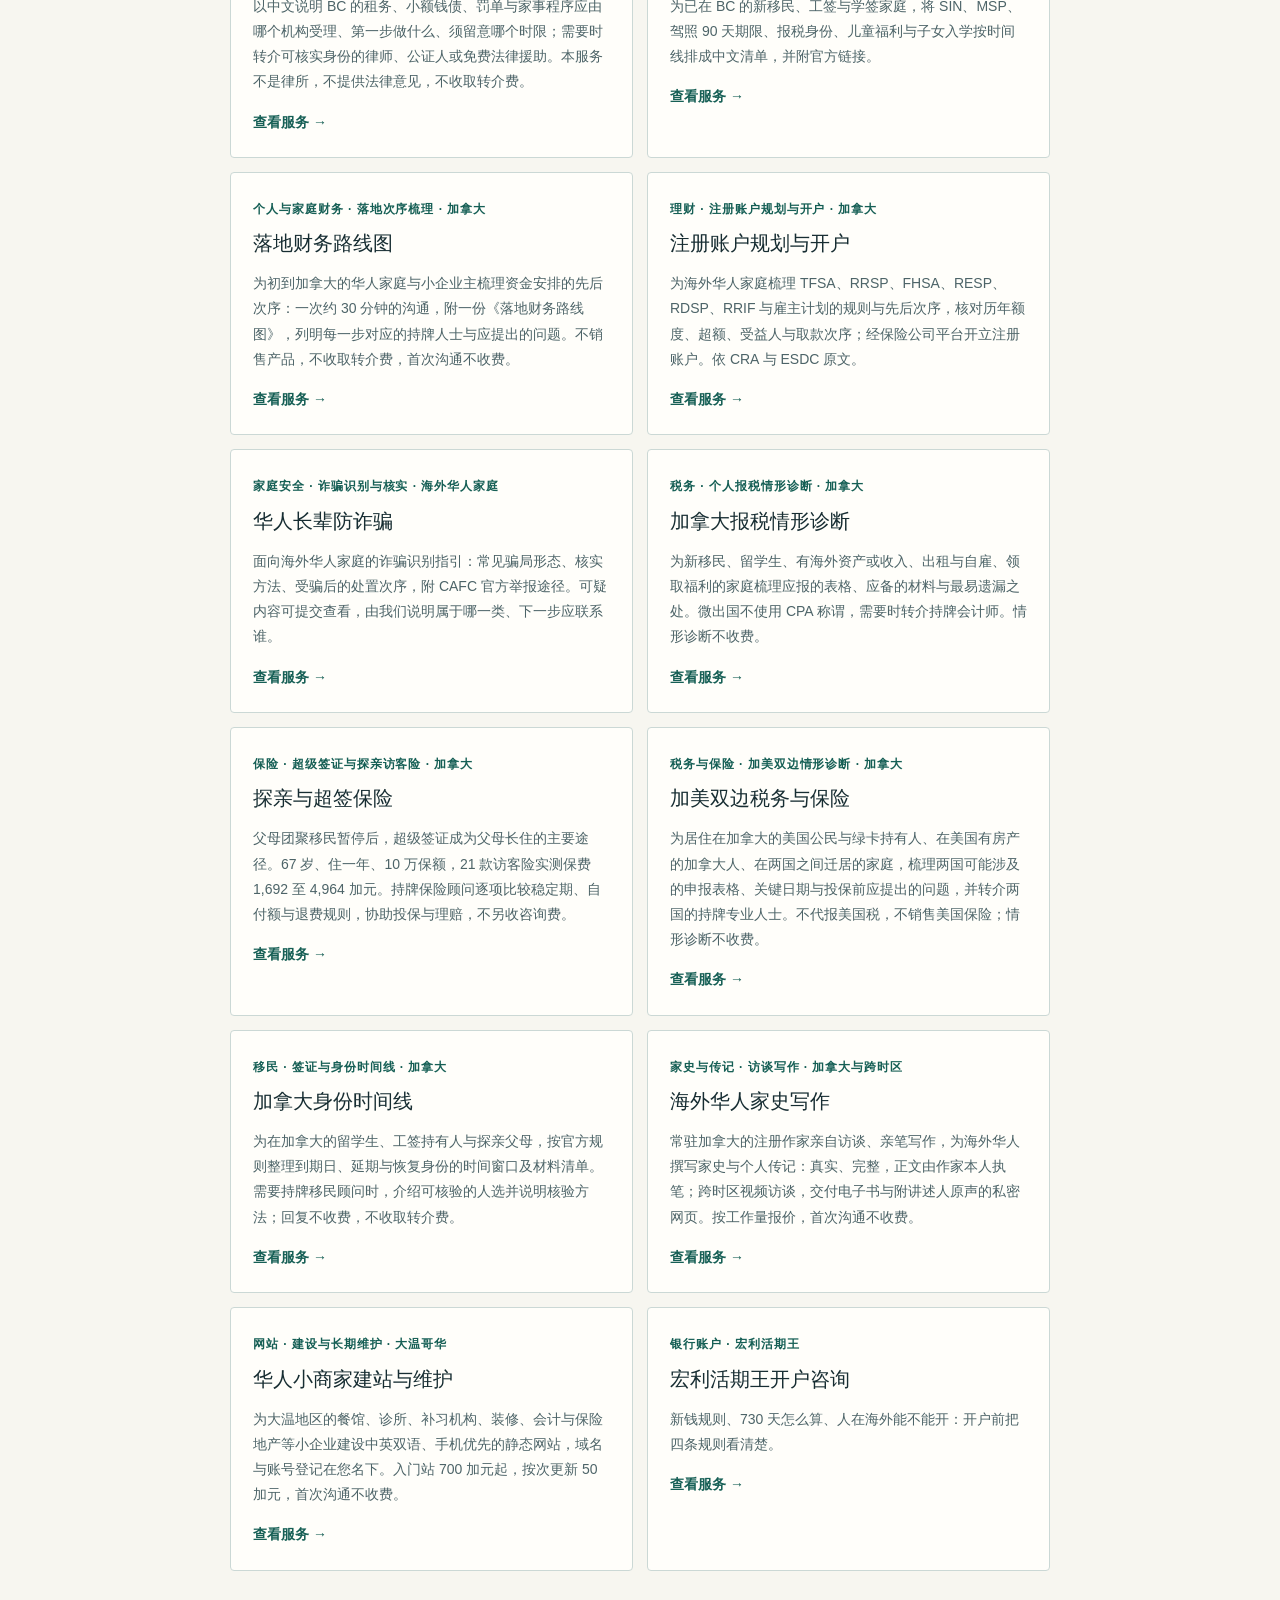
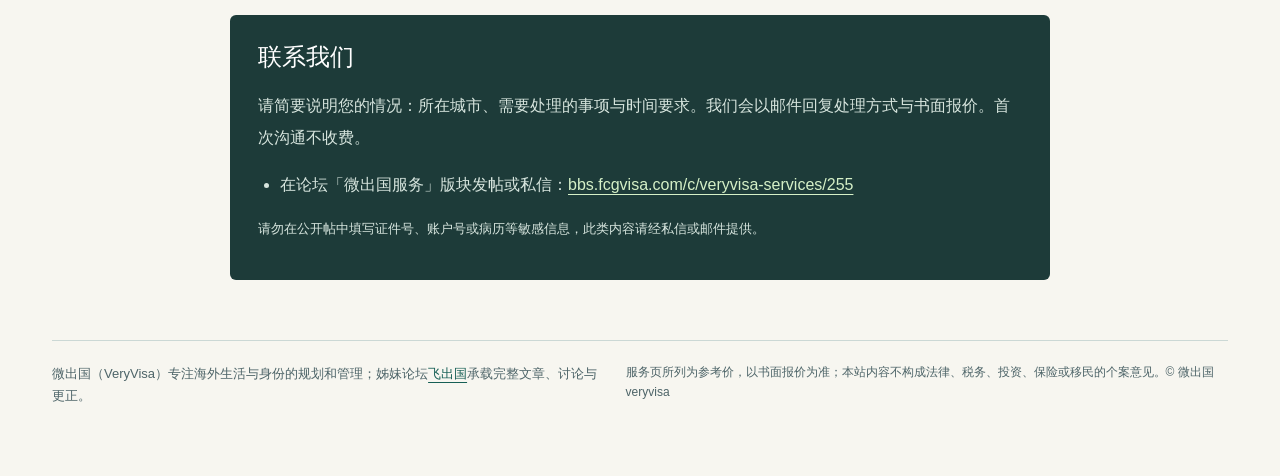
==== commit b0e3cfcf: "Publish gated reader experience update" ====
--- a/services/index.html
+++ b/services/index.html
@@ -1,5 +1,5 @@
 <!doctype html><html lang="zh-CN"><head><meta charset="utf-8"><meta name="viewport" content="width=device-width,initial-scale=1">
-<title>服务 · 微出国 VeryVisa</title><meta name="description" content="微出国的 19 项服务：签证身份、报税、保险、遗产、买房卖房、家史写作、建站等，每项设独立页面。"><style>
+<title>服务 · 微出国 VeryVisa</title><meta name="description" content="微出国的 20 项服务：签证身份、报税、保险、遗产、买房卖房、家史写作、建站等，每项设独立页面。"><style>
 :root{--fg:#14243A;--mut:#5B6570;--bd:#E3E8EE;--acc:#0082CA;--acc2:#30D9C4;--bg:#F7F9FB;--paper:#fff}
 *{box-sizing:border-box}body{margin:0;background:var(--bg);color:var(--fg);font:16px/1.65 -apple-system,BlinkMacSystemFont,"PingFang SC","Noto Sans CJK SC",sans-serif}
 main{max-width:1080px;margin:0 auto;padding:0 20px 64px}
@@ -23,6 +23,6 @@
 <header><div class="identity"><svg class="mark" aria-hidden="true" viewBox="102.305 90.391 73.617 59.957">
 <path fill="#30D9C4" d="M 107.894531 95.808594 L 127.277344 95.808594 C 127.277344 95.808594 129.507812 95.628906 130.835938 97.679688 C 131.585938 98.910156 131.65625 100.316406 131.082031 101.546875 L 121.609375 117.953125 C 121.609375 117.953125 120.335938 120.65625 117.011719 120.824219 C 113.714844 120.910156 112.242188 118.40625 112.242188 118.40625 L 103.722656 103.652344 C 103.722656 103.652344 102.304688 101.792969 103.09375 99.332031 C 103.878906 96.878906 106.148438 95.773438 107.894531 95.808594 "/>
 <path fill="#0082CA" d="M 115.964844 124.792969 C 115.847656 124.59375 116.09375 124.378906 116.277344 124.519531 C 117.195312 125.21875 118.664062 125.902344 120.683594 125.515625 C 122.164062 125.210938 123.550781 124.296875 124.402344 122.757812 C 125.242188 121.300781 138.8125 97.8125 138.8125 97.8125 C 138.8125 97.8125 141.9375 90.917969 150.207031 90.550781 L 169.96875 90.550781 C 169.96875 90.550781 173 90.390625 174.503906 93.40625 C 175.921875 96.433594 173.941406 98.695312 173.667969 99.109375 C 173.394531 99.523438 142.203125 146.726562 142.203125 146.726562 C 142.203125 146.726562 140.003906 150.347656 135.40625 150.347656 C 130.808594 150.347656 128.707031 146.878906 128.417969 146.398438 C 128.175781 145.992188 118.835938 129.78125 115.964844 124.792969 "/></svg><div><b><a href="/" style="color:inherit;text-decoration:none">微出国</a></b><small>VERYVISA · 让海外生活变简单</small></div></div><nav aria-label="主导航"><a href="/#start">六件大事</a><a href="/services/">服务</a><a href="/#professional">专业人员</a><a href="/#directory">全部专题</a><a href="/#about">关于我们</a></nav></header>
-<div id="main"><article class="svc"><p class="eyebrow">微出国服务</p><h1>微出国服务</h1><p class="lede">每项服务设独立页面，载明适用情形、交付内容、持牌分工与收费方式。需要执照的环节，由持有相应执照的专业人士经合规渠道提供。各页均附咨询表单。</p><div class="svc-grid"><a class="svc-card" href="/bc-car-buying-auto-insurance/"><small>车辆 · 购车核算与车险 · 不列颠哥伦比亚省</small><h3>BC 买车与车险</h3><p>为在 BC 购买新车、二手车或私人交易车辆的家庭核算 PST（依 BC 财政厅 PST 308 号公告）、解读车史报告、核对卖家与留置权，并配置 ICBC 基本险与任选险、比较报价。咨询与车险报价不收费。</p><span>查看服务 →</span></a><a class="svc-card" href="/bc-chinese-business-directory-promotion/"><small>商家 · 收录与核实 · 不列颠哥伦比亚省</small><h3>华人商家黄页与口碑</h3><p>我们整理的约 5,200 家可公开的 BC 华人商家中，约 55% 在我们的资料中只采到一个电话和地址。收录、核实与改错不收费，核实卡写明核对了什么；口碑整理、双语介绍与论坛推广按工作量报价，不签年约，不刷、不删评价。</p><span>查看服务 →</span></a><a class="svc-card" href="/bc-estate-planning-executor-support/"><small>遗产 · 资产梳理与执行人协助 · 不列颠哥伦比亚省</small><h3>遗产梳理与执行人协助</h3><p>为海外华人家庭整理加拿大与国内的资产和文件，协助遗嘱执行人完成 BC 的行政流程；遗嘱、授权书与认证申请转介持牌律师或公证人。收费先出具书面报价。</p><span>查看服务 →</span></a><a class="svc-card" href="/bc-home-buyer-risk-review/"><small>房产 · 购置前审阅 · 不列颠哥伦比亚省</small><h3>房产购买前评估</h3><p>为在 BC 购买公寓与联排的家庭审阅 Form B、会议纪要、折旧报告与大楼保险：风险逐条标注原文页码，保险缺口折算为金额，附英文追问信。不收取成交佣金，不推荐房源。首次沟通与初筛免费。</p><span>查看服务 →</span></a><a class="svc-card" href="/bc-pre-listing-home-fix/"><small>房产 · 挂牌前审阅 · 不列颠哥伦比亚省</small><h3>房产上市前体检</h3><p>为在 BC 准备出售房屋的家庭审阅许可、旧装修记录、保险单与 strata 文件：未报批改造、旧管线、油罐与 strata 旧账，分列应先处理、应如实披露与无须处理三栏，并核对空置期房屋保险。不收取挂牌佣金，不承接委托。</p><span>查看服务 →</span></a><a class="svc-card" href="/bc-seniors-care-navigation/"><small>长者照护 · 申请导航 · 不列颠哥伦比亚省</small><h3>BC 长辈照护导航</h3><p>为在 BC 的华人家庭说明居家支持、辅助生活与长期照护的申请流程、轮候与费用计算方法，以及家庭医生登记与 8-1-1 的使用。只作流程导航，不推荐任何照护机构。</p><span>查看服务 →</span></a><a class="svc-card" href="/canada-benefits-eligibility-checker/"><small>福利 · 补助自查 · 加拿大与不列颠哥伦比亚省</small><h3>加拿大福利自查</h3><p>回答几个问题，列出可能值得查询的加拿大与 BC 福利项目及官方链接：CCB、BC 家庭福利、OAS 与 GIS、SAFER 与 RAP、CDCP 等。工具不收集个人信息，不作资格结论，一切以官方页面为准。</p><span>查看服务 →</span></a><a class="svc-card" href="/canada-insurance-policy-checkup/"><small>保险 · 保单条款解读 · 加拿大</small><h3>加拿大保单体检</h3><p>将寿险、重疾、医疗、房屋、车险与旅游险的英文条款整理为一页中文：保障范围、除外责任、等待期、续保与退保，并提示常见缺口。只作解读，不推荐产品。</p><span>查看服务 →</span></a><a class="svc-card" href="/canada-legal-support-navigation/"><small>法律 · 程序导航与转介 · 不列颠哥伦比亚省</small><h3>BC 法律程序中文导航</h3><p>以中文说明 BC 的租务、小额钱债、罚单与家事程序应由哪个机构受理、第一步做什么、须留意哪个时限；需要时转介可核实身份的律师、公证人或免费法律援助。本服务不是律所，不提供法律意见，不收取转介费。</p><span>查看服务 →</span></a><a class="svc-card" href="/canada-newcomer-first-90-days/"><small>新移民 · 落地事项 · 不列颠哥伦比亚省</small><h3>BC 新移民落地 90 天</h3><p>为已在 BC 的新移民、工签与学签家庭，将 SIN、MSP、驾照 90 天期限、报税身份、儿童福利与子女入学按时间线排成中文清单，并附官方链接。</p><span>查看服务 →</span></a><a class="svc-card" href="/canada-personal-business-financial-consulting/"><small>个人与家庭财务 · 落地次序梳理 · 加拿大</small><h3>落地财务路线图</h3><p>为初到加拿大的华人家庭与小企业主梳理资金安排的先后次序：一次约 30 分钟的沟通，附一份《落地财务路线图》，列明每一步对应的持牌人士与应提出的问题。不销售产品，不收取转介费，首次沟通不收费。</p><span>查看服务 →</span></a><a class="svc-card" href="/canada-scam-check-chinese-seniors/"><small>家庭安全 · 诈骗识别与核实 · 海外华人家庭</small><h3>华人长辈防诈骗</h3><p>面向海外华人家庭的诈骗识别指引：常见骗局形态、核实方法、受骗后的处置次序，附 CAFC 官方举报途径。可疑内容可提交查看，由我们说明属于哪一类、下一步应联系谁。</p><span>查看服务 →</span></a><a class="svc-card" href="/canada-tax-return-filing/"><small>税务 · 个人报税情形诊断 · 加拿大</small><h3>加拿大报税情形诊断</h3><p>为新移民、留学生、有海外资产或收入、出租与自雇、领取福利的家庭梳理应报的表格、应备的材料与最易遗漏之处。微出国不使用 CPA 称谓，需要时转介持牌会计师。情形诊断不收费。</p><span>查看服务 →</span></a><a class="svc-card" href="/canada-travel-insurance-super-visa/"><small>保险 · 超级签证与探亲访客险 · 加拿大</small><h3>探亲与超签保险</h3><p>父母团聚移民暂停后，超级签证成为父母长住的主要途径。67 岁、住一年、10 万保额，21 款访客险实测保费 1,692 至 4,964 加元。持牌保险顾问逐项比较稳定期、自付额与退费规则，协助投保与理赔，不另收咨询费。</p><span>查看服务 →</span></a><a class="svc-card" href="/canada-us-cross-border-tax-insurance/"><small>税务与保险 · 加美双边情形诊断 · 加拿大</small><h3>加美双边税务与保险</h3><p>为居住在加拿大的美国公民与绿卡持有人、在美国有房产的加拿大人、在两国之间迁居的家庭，梳理两国可能涉及的申报表格、关键日期与投保前应提出的问题，并转介两国的持牌专业人士。不代报美国税，不销售美国保险；情形诊断不收费。</p><span>查看服务 →</span></a><a class="svc-card" href="/canada-visa-status-planning/"><small>移民 · 签证与身份时间线 · 加拿大</small><h3>加拿大身份时间线</h3><p>为在加拿大的留学生、工签持有人与探亲父母，按官方规则整理到期日、延期与恢复身份的时间窗口及材料清单。需要持牌移民顾问时，介绍可核验的人选并说明核验方法；回复不收费，不收取转介费。</p><span>查看服务 →</span></a><a class="svc-card" href="/chinese-family-history-writing/"><small>家史与传记 · 访谈写作 · 加拿大与跨时区</small><h3>海外华人家史写作</h3><p>常驻加拿大的注册作家亲自访谈、亲笔写作，为海外华人撰写家史与个人传记：真实、完整，正文由作家本人执笔；跨时区视频访谈，交付电子书与附讲述人原声的私密网页。按工作量报价，首次沟通不收费。</p><span>查看服务 →</span></a><a class="svc-card" href="/chinese-small-business-website-care/"><small>网站 · 建设与长期维护 · 大温哥华</small><h3>华人小商家建站与维护</h3><p>为大温地区的餐馆、诊所、补习机构、装修、会计与保险地产等小企业建设中英双语、手机优先的静态网站，域名与账号登记在您名下。入门站 700 加元起，按次更新 50 加元，首次沟通不收费。</p><span>查看服务 →</span></a><a class="svc-card" href="/manulife-advantage-account/"><small>银行账户 · 宏利活期王</small><h3>宏利活期王开户咨询</h3><p>新钱规则、730 天怎么算、人在海外能不能开：开户前把四条规则看清楚。</p><span>查看服务 →</span></a></div><section class="svc-contact" id="contact"><h2>联系我们</h2><p>请简要说明您的情况：所在城市、需要处理的事项与时间要求。我们会以邮件回复处理方式与书面报价。首次沟通不收费。</p><ul><li>在论坛「微出国服务」版块发帖或私信：<a href="https://bbs.fcgvisa.com/c/veryvisa-services/255">bbs.fcgvisa.com/c/veryvisa-services/255</a></li></ul><p class="fine">请勿在公开帖中填写证件号、账户号或病历等敏感信息，此类内容请经私信或邮件提供。</p></section></article></div>
+<div id="main"><article class="svc"><p class="eyebrow">微出国服务</p><h1>微出国服务</h1><p class="lede">每项服务设独立页面，载明适用情形、交付内容、持牌分工与收费方式。需要执照的环节，由持有相应执照的专业人士经合规渠道提供。各页均附咨询表单。</p><div class="svc-grid"><a class="svc-card" href="/bc-car-buying-auto-insurance/"><small>车辆 · 购车核算与车险 · 不列颠哥伦比亚省</small><h3>BC 买车与车险</h3><p>为在 BC 购买新车、二手车或私人交易车辆的家庭核算 PST（依 BC 财政厅 PST 308 号公告）、解读车史报告、核对卖家与留置权，并配置 ICBC 基本险与任选险、比较报价。咨询与车险报价不收费。</p><span>查看服务 →</span></a><a class="svc-card" href="/bc-chinese-business-directory-promotion/"><small>商家 · 收录与核实 · 不列颠哥伦比亚省</small><h3>华人商家黄页与口碑</h3><p>我们整理的约 5,200 家可公开的 BC 华人商家中，约 55% 在我们的资料中只采到一个电话和地址。收录、核实与改错不收费，核实卡写明核对了什么；口碑整理、双语介绍与论坛推广按工作量报价，不签年约，不刷、不删评价。</p><span>查看服务 →</span></a><a class="svc-card" href="/bc-estate-planning-executor-support/"><small>遗产 · 资产梳理与执行人协助 · 不列颠哥伦比亚省</small><h3>遗产梳理与执行人协助</h3><p>为海外华人家庭整理加拿大与国内的资产和文件，协助遗嘱执行人完成 BC 的行政流程；遗嘱、授权书与认证申请转介持牌律师或公证人。收费先出具书面报价。</p><span>查看服务 →</span></a><a class="svc-card" href="/bc-home-buyer-risk-review/"><small>房产 · 购置前审阅 · 不列颠哥伦比亚省</small><h3>房产购买前评估</h3><p>在 South Surrey、大温与菲沙河谷买独立屋、联排或公寓之前，按房型审阅产权、许可、披露声明、验屋报告或 strata 文件：风险逐条注明出处，附持有成本、保险核对与英文追问信。不收佣金，不推荐房源。</p><span>查看服务 →</span></a><a class="svc-card" href="/bc-pre-listing-home-fix/"><small>房产 · 挂牌前审阅 · 不列颠哥伦比亚省</small><h3>房产上市前体检</h3><p>在 South Surrey、大温与菲沙河谷出售独立屋、联排或公寓之前，审阅许可、旧装修记录、油罐证明、保险单与 strata 文件，分列应先处理、应如实披露与无须处理三栏，并为物业披露声明备好事实底账。不收佣金，不承接委托。</p><span>查看服务 →</span></a><a class="svc-card" href="/bc-seniors-care-navigation/"><small>长者照护 · 申请导航 · 不列颠哥伦比亚省</small><h3>BC 长辈照护导航</h3><p>为在 BC 的华人家庭说明居家支持、辅助生活与长期照护的申请流程、轮候与费用计算方法，以及家庭医生登记与 8-1-1 的使用。只作流程导航，不推荐任何照护机构。</p><span>查看服务 →</span></a><a class="svc-card" href="/canada-benefits-eligibility-checker/"><small>福利 · 补助自查 · 加拿大与不列颠哥伦比亚省</small><h3>加拿大福利自查</h3><p>回答几个问题，列出可能值得查询的加拿大与 BC 福利项目及官方链接：CCB、BC 家庭福利、OAS 与 GIS、SAFER 与 RAP、CDCP 等。工具不收集个人信息，不作资格结论，一切以官方页面为准。</p><span>查看服务 →</span></a><a class="svc-card" href="/canada-insurance-policy-checkup/"><small>保险 · 保单条款解读 · 加拿大</small><h3>加拿大保单体检</h3><p>将寿险、重疾、医疗、房屋、车险与旅游险的英文条款整理为一页中文：保障范围、除外责任、等待期、续保与退保，并提示常见缺口。只作解读，不推荐产品。</p><span>查看服务 →</span></a><a class="svc-card" href="/canada-legal-support-navigation/"><small>法律 · 程序导航与转介 · 不列颠哥伦比亚省</small><h3>BC 法律程序中文导航</h3><p>以中文说明 BC 的租务、小额钱债、罚单与家事程序应由哪个机构受理、第一步做什么、须留意哪个时限；需要时转介可核实身份的律师、公证人或免费法律援助。本服务不是律所，不提供法律意见，不收取转介费。</p><span>查看服务 →</span></a><a class="svc-card" href="/canada-newcomer-first-90-days/"><small>新移民 · 落地事项 · 不列颠哥伦比亚省</small><h3>BC 新移民落地 90 天</h3><p>为已在 BC 的新移民、工签与学签家庭，将 SIN、MSP、驾照 90 天期限、报税身份、儿童福利与子女入学按时间线排成中文清单，并附官方链接。</p><span>查看服务 →</span></a><a class="svc-card" href="/canada-personal-business-financial-consulting/"><small>个人与家庭财务 · 落地次序梳理 · 加拿大</small><h3>落地财务路线图</h3><p>为初到加拿大的华人家庭与小企业主梳理资金安排的先后次序：一次约 30 分钟的沟通，附一份《落地财务路线图》，列明每一步对应的持牌人士与应提出的问题。不销售产品，不收取转介费，首次沟通不收费。</p><span>查看服务 →</span></a><a class="svc-card" href="/canada-registered-accounts/"><small>理财 · 注册账户规划与开户 · 加拿大</small><h3>注册账户规划与开户</h3><p>为海外华人家庭梳理 TFSA、RRSP、FHSA、RESP、RDSP、RRIF 与雇主计划的规则与先后次序，核对历年额度、超额、受益人与取款次序；经保险公司平台开立注册账户。依 CRA 与 ESDC 原文。</p><span>查看服务 →</span></a><a class="svc-card" href="/canada-scam-check-chinese-seniors/"><small>家庭安全 · 诈骗识别与核实 · 海外华人家庭</small><h3>华人长辈防诈骗</h3><p>面向海外华人家庭的诈骗识别指引：常见骗局形态、核实方法、受骗后的处置次序，附 CAFC 官方举报途径。可疑内容可提交查看，由我们说明属于哪一类、下一步应联系谁。</p><span>查看服务 →</span></a><a class="svc-card" href="/canada-tax-return-filing/"><small>税务 · 个人报税情形诊断 · 加拿大</small><h3>加拿大报税情形诊断</h3><p>为新移民、留学生、有海外资产或收入、出租与自雇、领取福利的家庭梳理应报的表格、应备的材料与最易遗漏之处。微出国不使用 CPA 称谓，需要时转介持牌会计师。情形诊断不收费。</p><span>查看服务 →</span></a><a class="svc-card" href="/canada-travel-insurance-super-visa/"><small>保险 · 超级签证与探亲访客险 · 加拿大</small><h3>探亲与超签保险</h3><p>父母团聚移民暂停后，超级签证成为父母长住的主要途径。67 岁、住一年、10 万保额，21 款访客险实测保费 1,692 至 4,964 加元。持牌保险顾问逐项比较稳定期、自付额与退费规则，协助投保与理赔，不另收咨询费。</p><span>查看服务 →</span></a><a class="svc-card" href="/canada-us-cross-border-tax-insurance/"><small>税务与保险 · 加美双边情形诊断 · 加拿大</small><h3>加美双边税务与保险</h3><p>为居住在加拿大的美国公民与绿卡持有人、在美国有房产的加拿大人、在两国之间迁居的家庭，梳理两国可能涉及的申报表格、关键日期与投保前应提出的问题，并转介两国的持牌专业人士。不代报美国税，不销售美国保险；情形诊断不收费。</p><span>查看服务 →</span></a><a class="svc-card" href="/canada-visa-status-planning/"><small>移民 · 签证与身份时间线 · 加拿大</small><h3>加拿大身份时间线</h3><p>为在加拿大的留学生、工签持有人与探亲父母，按官方规则整理到期日、延期与恢复身份的时间窗口及材料清单。需要持牌移民顾问时，介绍可核验的人选并说明核验方法；回复不收费，不收取转介费。</p><span>查看服务 →</span></a><a class="svc-card" href="/chinese-family-history-writing/"><small>家史与传记 · 访谈写作 · 加拿大与跨时区</small><h3>海外华人家史写作</h3><p>常驻加拿大的注册作家亲自访谈、亲笔写作，为海外华人撰写家史与个人传记：真实、完整，正文由作家本人执笔；跨时区视频访谈，交付电子书与附讲述人原声的私密网页。按工作量报价，首次沟通不收费。</p><span>查看服务 →</span></a><a class="svc-card" href="/chinese-small-business-website-care/"><small>网站 · 建设与长期维护 · 大温哥华</small><h3>华人小商家建站与维护</h3><p>为大温地区的餐馆、诊所、补习机构、装修、会计与保险地产等小企业建设中英双语、手机优先的静态网站，域名与账号登记在您名下。入门站 700 加元起，按次更新 50 加元，首次沟通不收费。</p><span>查看服务 →</span></a><a class="svc-card" href="/manulife-advantage-account/"><small>银行账户 · 宏利活期王</small><h3>宏利活期王开户咨询</h3><p>新钱规则、730 天怎么算、人在海外能不能开：开户前把四条规则看清楚。</p><span>查看服务 →</span></a></div><section class="svc-contact" id="contact"><h2>联系我们</h2><p>请简要说明您的情况：所在城市、需要处理的事项与时间要求。我们会以邮件回复处理方式与书面报价。首次沟通不收费。</p><ul><li>在论坛「微出国服务」版块发帖或私信：<a href="https://bbs.fcgvisa.com/c/veryvisa-services/255">bbs.fcgvisa.com/c/veryvisa-services/255</a></li></ul><p class="fine">请勿在公开帖中填写证件号、账户号或病历等敏感信息，此类内容请经私信或邮件提供。</p></section></article></div>
 <footer><p>微出国（VeryVisa）专注海外生活与身份的规划和管理；姊妹论坛<a href="https://bbs.fcgvisa.com">飞出国</a>承载完整文章、讨论与更正。</p><p class="fine">服务页所列为参考价，以书面报价为准；本站内容不构成法律、税务、投资、保险或移民的个案意见。© 微出国 veryvisa</p></footer>
 </main></body></html>
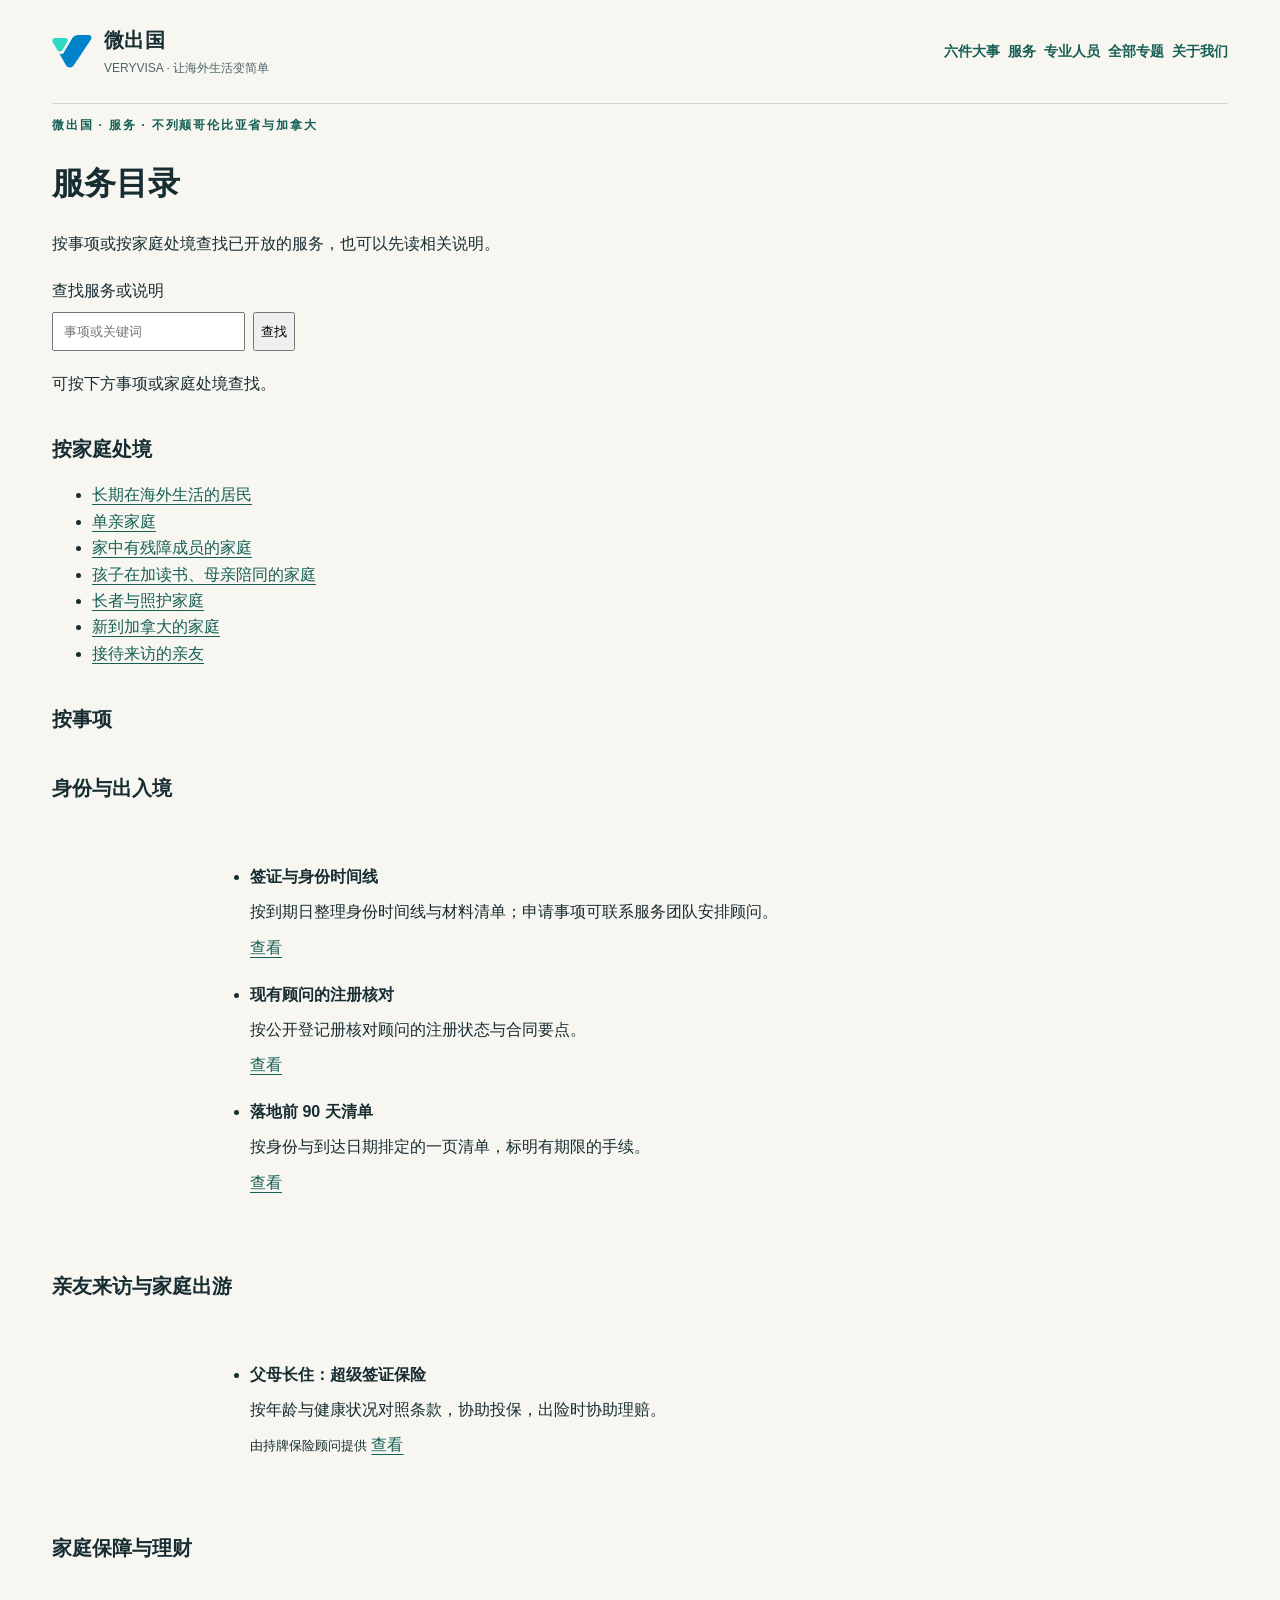
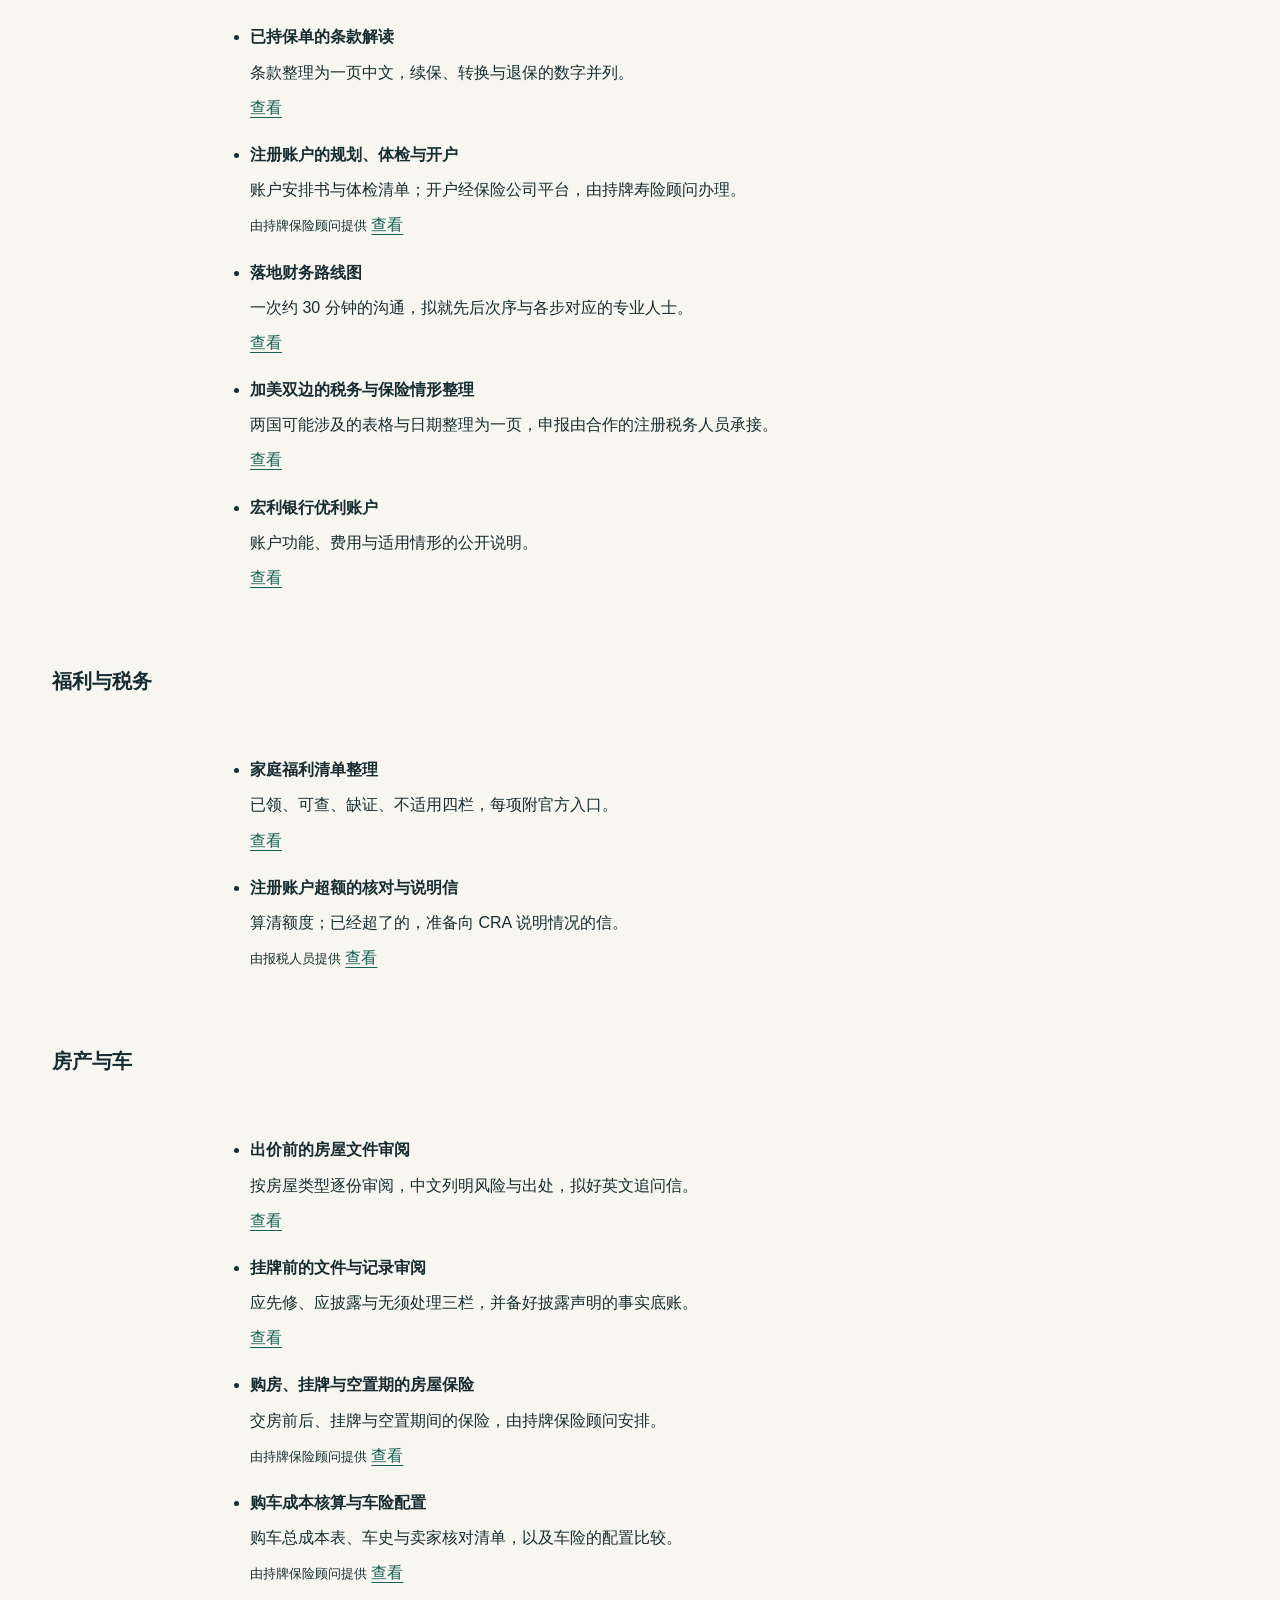
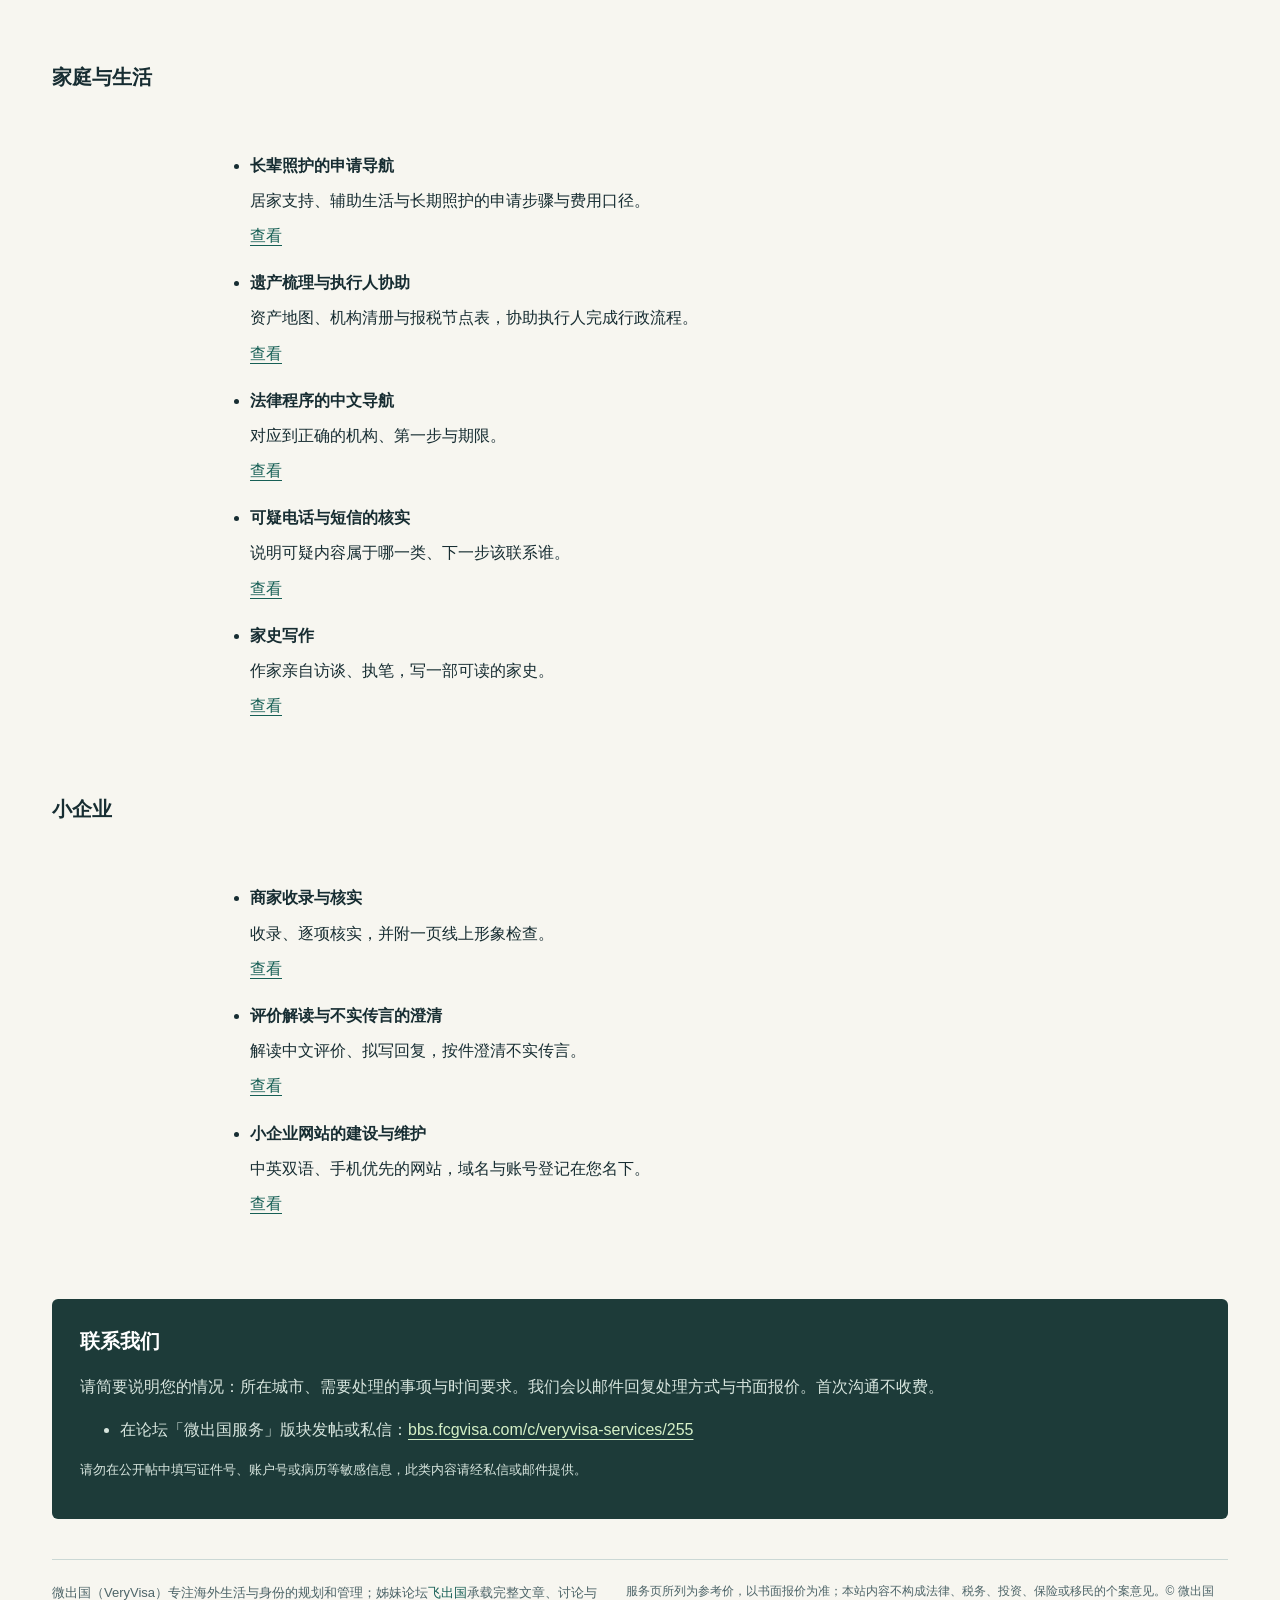
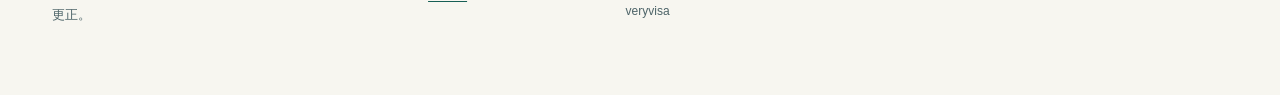
==== commit 911d8b10: "Publish gated reader experience update" ====
--- a/services/index.html
+++ b/services/index.html
@@ -1,5 +1,5 @@
 <!doctype html><html lang="zh-CN"><head><meta charset="utf-8"><meta name="viewport" content="width=device-width,initial-scale=1">
-<title>服务 · 微出国 VeryVisa</title><meta name="description" content="微出国的 20 项服务：签证身份、报税、保险、遗产、买房卖房、家史写作、建站等，每项设独立页面。"><style>
+<title>服务目录 · 微出国 VeryVisa</title><meta name="description" content="按事项或家庭处境查找已开放服务与相关说明。"><style>
 :root{--fg:#14243A;--mut:#5B6570;--bd:#E3E8EE;--acc:#0082CA;--acc2:#30D9C4;--bg:#F7F9FB;--paper:#fff}
 *{box-sizing:border-box}body{margin:0;background:var(--bg);color:var(--fg);font:16px/1.65 -apple-system,BlinkMacSystemFont,"PingFang SC","Noto Sans CJK SC",sans-serif}
 main{max-width:1080px;margin:0 auto;padding:0 20px 64px}
@@ -23,6 +23,6 @@
 <header><div class="identity"><svg class="mark" aria-hidden="true" viewBox="102.305 90.391 73.617 59.957">
 <path fill="#30D9C4" d="M 107.894531 95.808594 L 127.277344 95.808594 C 127.277344 95.808594 129.507812 95.628906 130.835938 97.679688 C 131.585938 98.910156 131.65625 100.316406 131.082031 101.546875 L 121.609375 117.953125 C 121.609375 117.953125 120.335938 120.65625 117.011719 120.824219 C 113.714844 120.910156 112.242188 118.40625 112.242188 118.40625 L 103.722656 103.652344 C 103.722656 103.652344 102.304688 101.792969 103.09375 99.332031 C 103.878906 96.878906 106.148438 95.773438 107.894531 95.808594 "/>
 <path fill="#0082CA" d="M 115.964844 124.792969 C 115.847656 124.59375 116.09375 124.378906 116.277344 124.519531 C 117.195312 125.21875 118.664062 125.902344 120.683594 125.515625 C 122.164062 125.210938 123.550781 124.296875 124.402344 122.757812 C 125.242188 121.300781 138.8125 97.8125 138.8125 97.8125 C 138.8125 97.8125 141.9375 90.917969 150.207031 90.550781 L 169.96875 90.550781 C 169.96875 90.550781 173 90.390625 174.503906 93.40625 C 175.921875 96.433594 173.941406 98.695312 173.667969 99.109375 C 173.394531 99.523438 142.203125 146.726562 142.203125 146.726562 C 142.203125 146.726562 140.003906 150.347656 135.40625 150.347656 C 130.808594 150.347656 128.707031 146.878906 128.417969 146.398438 C 128.175781 145.992188 118.835938 129.78125 115.964844 124.792969 "/></svg><div><b><a href="/" style="color:inherit;text-decoration:none">微出国</a></b><small>VERYVISA · 让海外生活变简单</small></div></div><nav aria-label="主导航"><a href="/#start">六件大事</a><a href="/services/">服务</a><a href="/#professional">专业人员</a><a href="/#directory">全部专题</a><a href="/#about">关于我们</a></nav></header>
-<div id="main"><article class="svc"><p class="eyebrow">微出国服务</p><h1>微出国服务</h1><p class="lede">每项服务设独立页面，载明适用情形、交付内容、持牌分工与收费方式。需要执照的环节，由持有相应执照的专业人士经合规渠道提供。各页均附咨询表单。</p><div class="svc-grid"><a class="svc-card" href="/bc-car-buying-auto-insurance/"><small>车辆 · 购车核算与车险 · 不列颠哥伦比亚省</small><h3>BC 买车与车险</h3><p>为在 BC 购买新车、二手车或私人交易车辆的家庭核算 PST（依 BC 财政厅 PST 308 号公告）、解读车史报告、核对卖家与留置权，并配置 ICBC 基本险与任选险、比较报价。咨询与车险报价不收费。</p><span>查看服务 →</span></a><a class="svc-card" href="/bc-chinese-business-directory-promotion/"><small>商家 · 收录与核实 · 不列颠哥伦比亚省</small><h3>华人商家黄页与口碑</h3><p>我们整理的约 5,200 家可公开的 BC 华人商家中，约 55% 在我们的资料中只采到一个电话和地址。收录、核实与改错不收费，核实卡写明核对了什么；口碑整理、双语介绍与论坛推广按工作量报价，不签年约，不刷、不删评价。</p><span>查看服务 →</span></a><a class="svc-card" href="/bc-estate-planning-executor-support/"><small>遗产 · 资产梳理与执行人协助 · 不列颠哥伦比亚省</small><h3>遗产梳理与执行人协助</h3><p>为海外华人家庭整理加拿大与国内的资产和文件，协助遗嘱执行人完成 BC 的行政流程；遗嘱、授权书与认证申请转介持牌律师或公证人。收费先出具书面报价。</p><span>查看服务 →</span></a><a class="svc-card" href="/bc-home-buyer-risk-review/"><small>房产 · 购置前审阅 · 不列颠哥伦比亚省</small><h3>房产购买前评估</h3><p>在 South Surrey、大温与菲沙河谷买独立屋、联排或公寓之前，按房型审阅产权、许可、披露声明、验屋报告或 strata 文件：风险逐条注明出处，附持有成本、保险核对与英文追问信。不收佣金，不推荐房源。</p><span>查看服务 →</span></a><a class="svc-card" href="/bc-pre-listing-home-fix/"><small>房产 · 挂牌前审阅 · 不列颠哥伦比亚省</small><h3>房产上市前体检</h3><p>在 South Surrey、大温与菲沙河谷出售独立屋、联排或公寓之前，审阅许可、旧装修记录、油罐证明、保险单与 strata 文件，分列应先处理、应如实披露与无须处理三栏，并为物业披露声明备好事实底账。不收佣金，不承接委托。</p><span>查看服务 →</span></a><a class="svc-card" href="/bc-seniors-care-navigation/"><small>长者照护 · 申请导航 · 不列颠哥伦比亚省</small><h3>BC 长辈照护导航</h3><p>为在 BC 的华人家庭说明居家支持、辅助生活与长期照护的申请流程、轮候与费用计算方法，以及家庭医生登记与 8-1-1 的使用。只作流程导航，不推荐任何照护机构。</p><span>查看服务 →</span></a><a class="svc-card" href="/canada-benefits-eligibility-checker/"><small>福利 · 补助自查 · 加拿大与不列颠哥伦比亚省</small><h3>加拿大福利自查</h3><p>回答几个问题，列出可能值得查询的加拿大与 BC 福利项目及官方链接：CCB、BC 家庭福利、OAS 与 GIS、SAFER 与 RAP、CDCP 等。工具不收集个人信息，不作资格结论，一切以官方页面为准。</p><span>查看服务 →</span></a><a class="svc-card" href="/canada-insurance-policy-checkup/"><small>保险 · 保单条款解读 · 加拿大</small><h3>加拿大保单体检</h3><p>将寿险、重疾、医疗、房屋、车险与旅游险的英文条款整理为一页中文：保障范围、除外责任、等待期、续保与退保，并提示常见缺口。只作解读，不推荐产品。</p><span>查看服务 →</span></a><a class="svc-card" href="/canada-legal-support-navigation/"><small>法律 · 程序导航与转介 · 不列颠哥伦比亚省</small><h3>BC 法律程序中文导航</h3><p>以中文说明 BC 的租务、小额钱债、罚单与家事程序应由哪个机构受理、第一步做什么、须留意哪个时限；需要时转介可核实身份的律师、公证人或免费法律援助。本服务不是律所，不提供法律意见，不收取转介费。</p><span>查看服务 →</span></a><a class="svc-card" href="/canada-newcomer-first-90-days/"><small>新移民 · 落地事项 · 不列颠哥伦比亚省</small><h3>BC 新移民落地 90 天</h3><p>为已在 BC 的新移民、工签与学签家庭，将 SIN、MSP、驾照 90 天期限、报税身份、儿童福利与子女入学按时间线排成中文清单，并附官方链接。</p><span>查看服务 →</span></a><a class="svc-card" href="/canada-personal-business-financial-consulting/"><small>个人与家庭财务 · 落地次序梳理 · 加拿大</small><h3>落地财务路线图</h3><p>为初到加拿大的华人家庭与小企业主梳理资金安排的先后次序：一次约 30 分钟的沟通，附一份《落地财务路线图》，列明每一步对应的持牌人士与应提出的问题。不销售产品，不收取转介费，首次沟通不收费。</p><span>查看服务 →</span></a><a class="svc-card" href="/canada-registered-accounts/"><small>理财 · 注册账户规划与开户 · 加拿大</small><h3>注册账户规划与开户</h3><p>为海外华人家庭梳理 TFSA、RRSP、FHSA、RESP、RDSP、RRIF 与雇主计划的规则与先后次序，核对历年额度、超额、受益人与取款次序；经保险公司平台开立注册账户。依 CRA 与 ESDC 原文。</p><span>查看服务 →</span></a><a class="svc-card" href="/canada-scam-check-chinese-seniors/"><small>家庭安全 · 诈骗识别与核实 · 海外华人家庭</small><h3>华人长辈防诈骗</h3><p>面向海外华人家庭的诈骗识别指引：常见骗局形态、核实方法、受骗后的处置次序，附 CAFC 官方举报途径。可疑内容可提交查看，由我们说明属于哪一类、下一步应联系谁。</p><span>查看服务 →</span></a><a class="svc-card" href="/canada-tax-return-filing/"><small>税务 · 个人报税情形诊断 · 加拿大</small><h3>加拿大报税情形诊断</h3><p>为新移民、留学生、有海外资产或收入、出租与自雇、领取福利的家庭梳理应报的表格、应备的材料与最易遗漏之处。微出国不使用 CPA 称谓，需要时转介持牌会计师。情形诊断不收费。</p><span>查看服务 →</span></a><a class="svc-card" href="/canada-travel-insurance-super-visa/"><small>保险 · 超级签证与探亲访客险 · 加拿大</small><h3>探亲与超签保险</h3><p>父母团聚移民暂停后，超级签证成为父母长住的主要途径。67 岁、住一年、10 万保额，21 款访客险实测保费 1,692 至 4,964 加元。持牌保险顾问逐项比较稳定期、自付额与退费规则，协助投保与理赔，不另收咨询费。</p><span>查看服务 →</span></a><a class="svc-card" href="/canada-us-cross-border-tax-insurance/"><small>税务与保险 · 加美双边情形诊断 · 加拿大</small><h3>加美双边税务与保险</h3><p>为居住在加拿大的美国公民与绿卡持有人、在美国有房产的加拿大人、在两国之间迁居的家庭，梳理两国可能涉及的申报表格、关键日期与投保前应提出的问题，并转介两国的持牌专业人士。不代报美国税，不销售美国保险；情形诊断不收费。</p><span>查看服务 →</span></a><a class="svc-card" href="/canada-visa-status-planning/"><small>移民 · 签证与身份时间线 · 加拿大</small><h3>加拿大身份时间线</h3><p>为在加拿大的留学生、工签持有人与探亲父母，按官方规则整理到期日、延期与恢复身份的时间窗口及材料清单。需要持牌移民顾问时，介绍可核验的人选并说明核验方法；回复不收费，不收取转介费。</p><span>查看服务 →</span></a><a class="svc-card" href="/chinese-family-history-writing/"><small>家史与传记 · 访谈写作 · 加拿大与跨时区</small><h3>海外华人家史写作</h3><p>常驻加拿大的注册作家亲自访谈、亲笔写作，为海外华人撰写家史与个人传记：真实、完整，正文由作家本人执笔；跨时区视频访谈，交付电子书与附讲述人原声的私密网页。按工作量报价，首次沟通不收费。</p><span>查看服务 →</span></a><a class="svc-card" href="/chinese-small-business-website-care/"><small>网站 · 建设与长期维护 · 大温哥华</small><h3>华人小商家建站与维护</h3><p>为大温地区的餐馆、诊所、补习机构、装修、会计与保险地产等小企业建设中英双语、手机优先的静态网站，域名与账号登记在您名下。入门站 700 加元起，按次更新 50 加元，首次沟通不收费。</p><span>查看服务 →</span></a><a class="svc-card" href="/manulife-advantage-account/"><small>银行账户 · 宏利活期王</small><h3>宏利活期王开户咨询</h3><p>新钱规则、730 天怎么算、人在海外能不能开：开户前把四条规则看清楚。</p><span>查看服务 →</span></a></div><section class="svc-contact" id="contact"><h2>联系我们</h2><p>请简要说明您的情况：所在城市、需要处理的事项与时间要求。我们会以邮件回复处理方式与书面报价。首次沟通不收费。</p><ul><li>在论坛「微出国服务」版块发帖或私信：<a href="https://bbs.fcgvisa.com/c/veryvisa-services/255">bbs.fcgvisa.com/c/veryvisa-services/255</a></li></ul><p class="fine">请勿在公开帖中填写证件号、账户号或病历等敏感信息，此类内容请经私信或邮件提供。</p></section></article></div>
+<div id="main"><style>header{flex-wrap:wrap}header nav{display:flex;flex-wrap:wrap;gap:8px}.svc{padding-left:20px}.svc li{margin:16px 0;overflow-wrap:anywhere}.svc p{margin:4px 0}form[role=search]{display:flex;flex-wrap:wrap;gap:8px;margin:20px 0}form[role=search] input{min-width:0;max-width:100%;padding:10px}form[role=search] label{width:100%}#service-results p{margin-top:4px}</style><p class="eyebrow">微出国 · 服务 · 不列颠哥伦比亚省与加拿大</p><h1>服务目录</h1><p>按事项或按家庭处境查找已开放的服务，也可以先读相关说明。</p><form action="/services/" method="get" role="search" data-service-search><label for="catalog-q">查找服务或说明</label><input id="catalog-q" type="search" name="q" maxlength="100" placeholder="事项或关键词"><button type="submit">查找</button></form><p id="search-status" role="status" aria-live="polite">可按下方事项或家庭处境查找。</p><div id="service-results"></div><section><h2>按家庭处境</h2><ul><li><a href="/services/for/living-abroad/">长期在海外生活的居民</a></li><li><a href="/services/for/single-parent/">单亲家庭</a></li><li><a href="/services/for/disability/">家中有残障成员的家庭</a></li><li><a href="/services/for/study-companion/">孩子在加读书、母亲陪同的家庭</a></li><li><a href="/services/for/seniors/">长者与照护家庭</a></li><li><a href="/services/for/newcomer/">新到加拿大的家庭</a></li><li><a href="/services/for/visitors/">接待来访的亲友</a></li></ul></section><h2>按事项</h2><section id="status"><h2>身份与出入境</h2><ul class="svc"><li data-service="status.timeline"><b>签证与身份时间线</b><p>按到期日整理身份时间线与材料清单；申请事项可联系服务团队安排顾问。</p><a href="https://veryvisa.github.io/canada-visa-status-planning/">查看</a></li><li data-service="status.verify"><b>现有顾问的注册核对</b><p>按公开登记册核对顾问的注册状态与合同要点。</p><a href="https://veryvisa.github.io/canada-visa-status-planning/#verify">查看</a></li><li data-service="status.first-days"><b>落地前 90 天清单</b><p>按身份与到达日期排定的一页清单，标明有期限的手续。</p><a href="https://veryvisa.github.io/canada-newcomer-first-90-days/">查看</a></li></ul></section><section id="travel"><h2>亲友来访与家庭出游</h2><ul class="svc"><li data-service="travel.super-visa"><b>父母长住：超级签证保险</b><p>按年龄与健康状况对照条款，协助投保，出险时协助理赔。</p><small>由持牌保险顾问提供</small> <a href="https://veryvisa.github.io/canada-travel-insurance-super-visa/super-visa/">查看</a></li></ul></section><section id="finance"><h2>家庭保障与理财</h2><ul class="svc"><li data-service="finance.policy-check"><b>已持保单的条款解读</b><p>条款整理为一页中文，续保、转换与退保的数字并列。</p><a href="https://veryvisa.github.io/canada-insurance-policy-checkup/">查看</a></li><li data-service="finance.accounts"><b>注册账户的规划、体检与开户</b><p>账户安排书与体检清单；开户经保险公司平台，由持牌寿险顾问办理。</p><small>由持牌保险顾问提供</small> <a href="https://veryvisa.github.io/canada-registered-accounts/">查看</a></li><li data-service="finance.financial-roadmap"><b>落地财务路线图</b><p>一次约 30 分钟的沟通，拟就先后次序与各步对应的专业人士。</p><a href="https://veryvisa.github.io/canada-personal-business-financial-consulting/">查看</a></li><li data-service="finance.cross-border"><b>加美双边的税务与保险情形整理</b><p>两国可能涉及的表格与日期整理为一页，申报由合作的注册税务人员承接。</p><a href="https://veryvisa.github.io/canada-us-cross-border-tax-insurance/">查看</a></li><li data-service="finance.advantage-account"><b>宏利银行优利账户</b><p>账户功能、费用与适用情形的公开说明。</p><a href="https://veryvisa.github.io/manulife-advantage-account/">查看</a></li></ul></section><section id="benefits-tax"><h2>福利与税务</h2><ul class="svc"><li data-service="benefits-tax.checklist"><b>家庭福利清单整理</b><p>已领、可查、缺证、不适用四栏，每项附官方入口。</p><a href="https://veryvisa.github.io/canada-benefits-eligibility-checker/">查看</a></li><li data-service="benefits-tax.account-excess"><b>注册账户超额的核对与说明信</b><p>算清额度；已经超了的，准备向 CRA 说明情况的信。</p><small>由报税人员提供</small> <a href="https://veryvisa.github.io/canada-registered-accounts/cra-letter/">查看</a></li></ul></section><section id="property-car"><h2>房产与车</h2><ul class="svc"><li data-service="property-car.buyer-review"><b>出价前的房屋文件审阅</b><p>按房屋类型逐份审阅，中文列明风险与出处，拟好英文追问信。</p><a href="https://veryvisa.github.io/bc-home-buyer-risk-review/">查看</a></li><li data-service="property-car.seller-review"><b>挂牌前的文件与记录审阅</b><p>应先修、应披露与无须处理三栏，并备好披露声明的事实底账。</p><a href="https://veryvisa.github.io/bc-pre-listing-home-fix/">查看</a></li><li data-service="property-car.home-insurance"><b>购房、挂牌与空置期的房屋保险</b><p>交房前后、挂牌与空置期间的保险，由持牌保险顾问安排。</p><small>由持牌保险顾问提供</small> <a href="https://veryvisa.github.io/bc-home-buyer-risk-review/#insurance">查看</a></li><li data-service="property-car.car-cost"><b>购车成本核算与车险配置</b><p>购车总成本表、车史与卖家核对清单，以及车险的配置比较。</p><small>由持牌保险顾问提供</small> <a href="https://veryvisa.github.io/bc-car-buying-auto-insurance/">查看</a></li></ul></section><section id="family"><h2>家庭与生活</h2><ul class="svc"><li data-service="family.seniors"><b>长辈照护的申请导航</b><p>居家支持、辅助生活与长期照护的申请步骤与费用口径。</p><a href="https://veryvisa.github.io/bc-seniors-care-navigation/">查看</a></li><li data-service="family.estate"><b>遗产梳理与执行人协助</b><p>资产地图、机构清册与报税节点表，协助执行人完成行政流程。</p><a href="https://veryvisa.github.io/bc-estate-planning-executor-support/">查看</a></li><li data-service="family.legal"><b>法律程序的中文导航</b><p>对应到正确的机构、第一步与期限。</p><a href="https://veryvisa.github.io/canada-legal-support-navigation/">查看</a></li><li data-service="family.scam-check"><b>可疑电话与短信的核实</b><p>说明可疑内容属于哪一类、下一步该联系谁。</p><a href="https://veryvisa.github.io/canada-scam-check-chinese-seniors/">查看</a></li><li data-service="family.family-history"><b>家史写作</b><p>作家亲自访谈、执笔，写一部可读的家史。</p><a href="https://veryvisa.github.io/chinese-family-history-writing/">查看</a></li></ul></section><section id="business"><h2>小企业</h2><ul class="svc"><li data-service="business.directory"><b>商家收录与核实</b><p>收录、逐项核实，并附一页线上形象检查。</p><a href="https://veryvisa.github.io/bc-chinese-business-directory-promotion/">查看</a></li><li data-service="business.reputation"><b>评价解读与不实传言的澄清</b><p>解读中文评价、拟写回复，按件澄清不实传言。</p><a href="https://veryvisa.github.io/bc-chinese-business-directory-promotion/#reviews">查看</a></li><li data-service="business.website"><b>小企业网站的建设与维护</b><p>中英双语、手机优先的网站，域名与账号登记在您名下。</p><a href="https://veryvisa.github.io/chinese-small-business-website-care/">查看</a></li></ul></section><section class="svc-contact" id="contact"><h2>联系我们</h2><p>请简要说明您的情况：所在城市、需要处理的事项与时间要求。我们会以邮件回复处理方式与书面报价。首次沟通不收费。</p><ul><li>在论坛「微出国服务」版块发帖或私信：<a href="https://bbs.fcgvisa.com/c/veryvisa-services/255">bbs.fcgvisa.com/c/veryvisa-services/255</a></li></ul><p class="fine">请勿在公开帖中填写证件号、账户号或病历等敏感信息，此类内容请经私信或邮件提供。</p></section><script src="/services/search.js" defer></script></div>
 <footer><p>微出国（VeryVisa）专注海外生活与身份的规划和管理；姊妹论坛<a href="https://bbs.fcgvisa.com">飞出国</a>承载完整文章、讨论与更正。</p><p class="fine">服务页所列为参考价，以书面报价为准；本站内容不构成法律、税务、投资、保险或移民的个案意见。© 微出国 veryvisa</p></footer>
 </main></body></html>
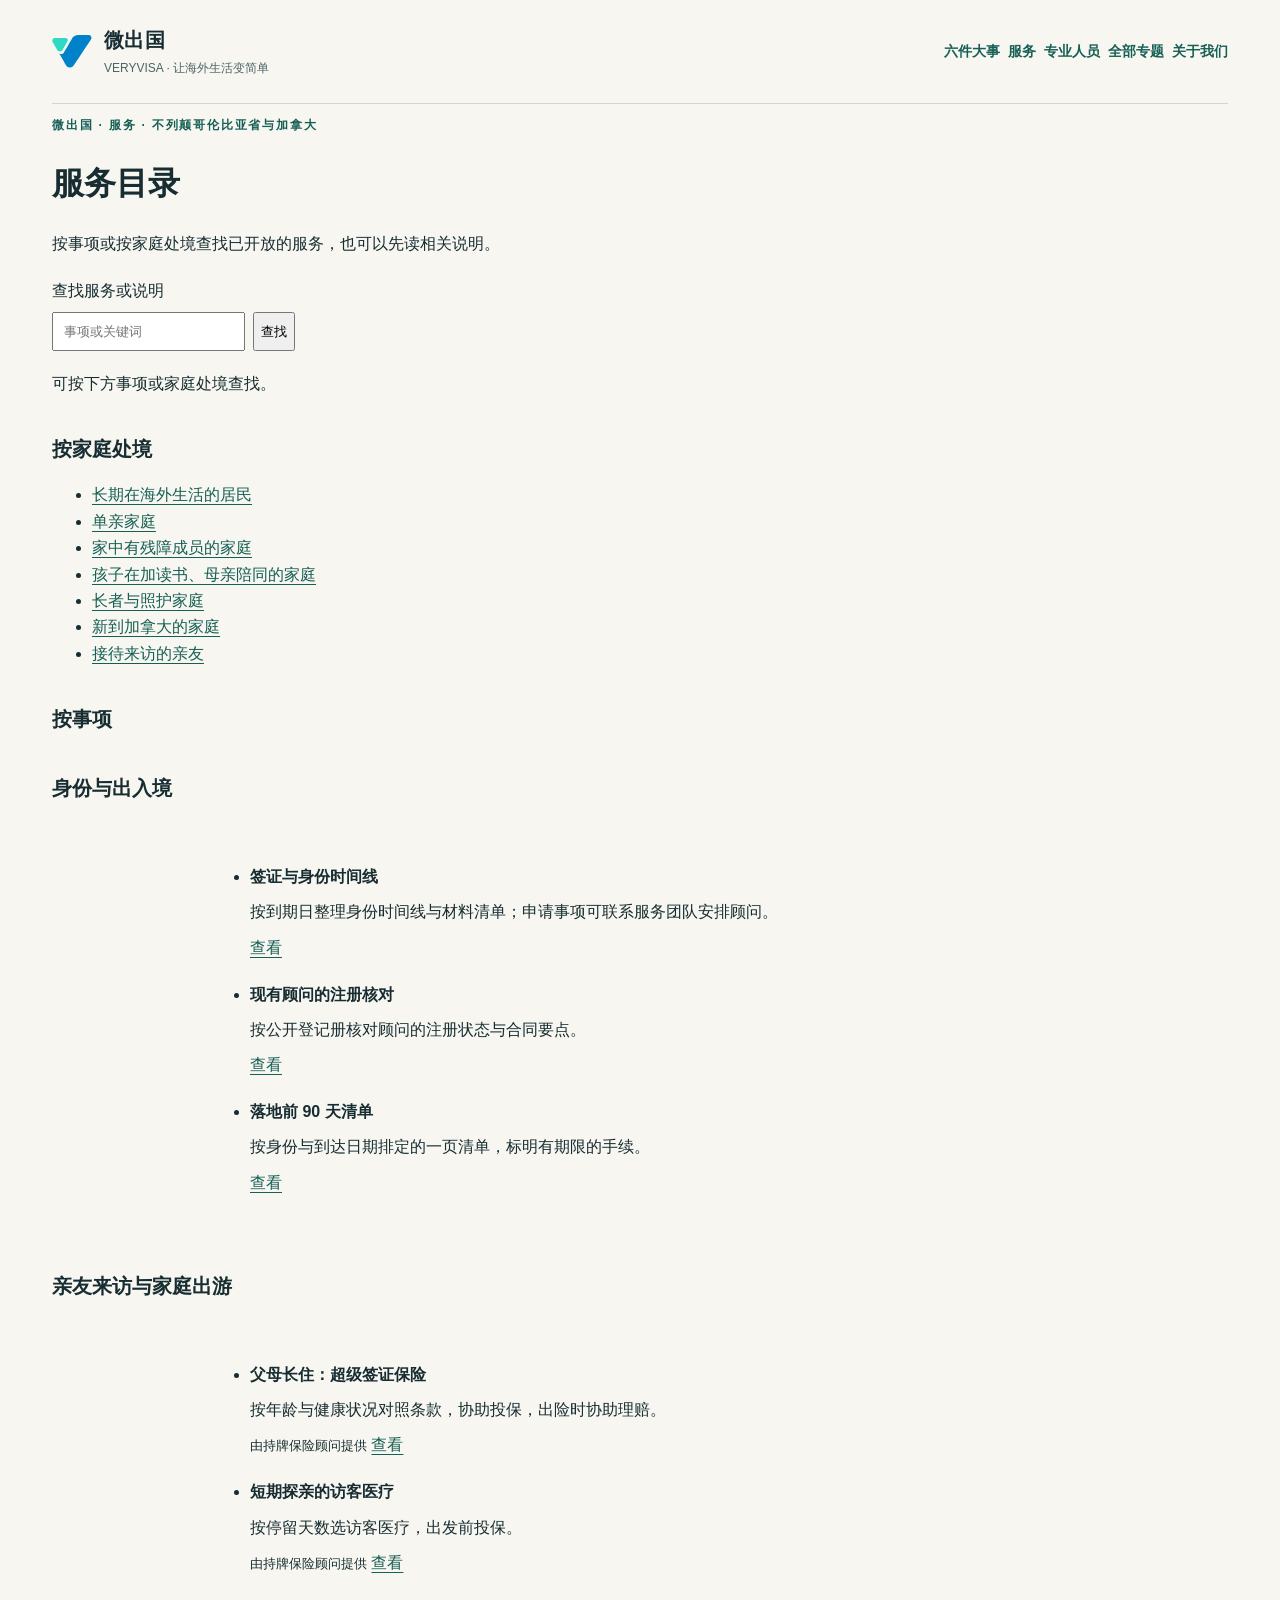
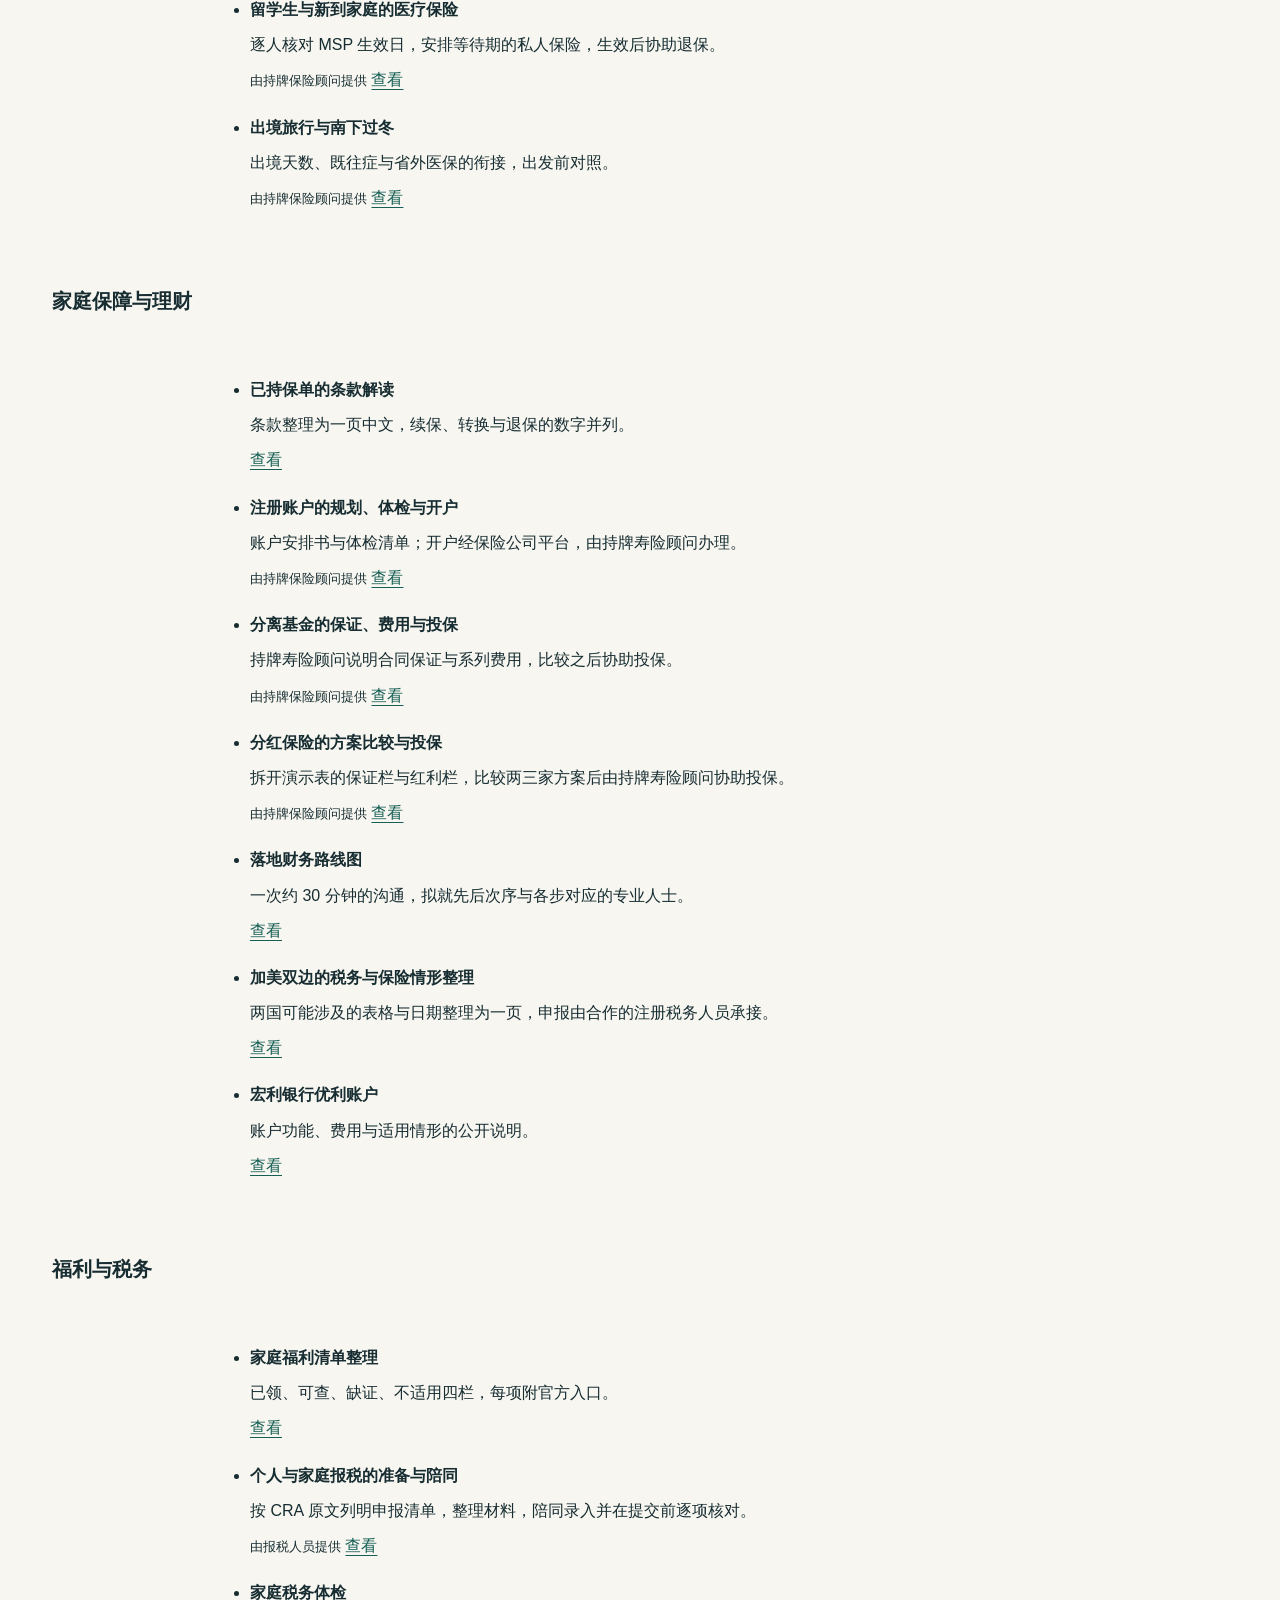
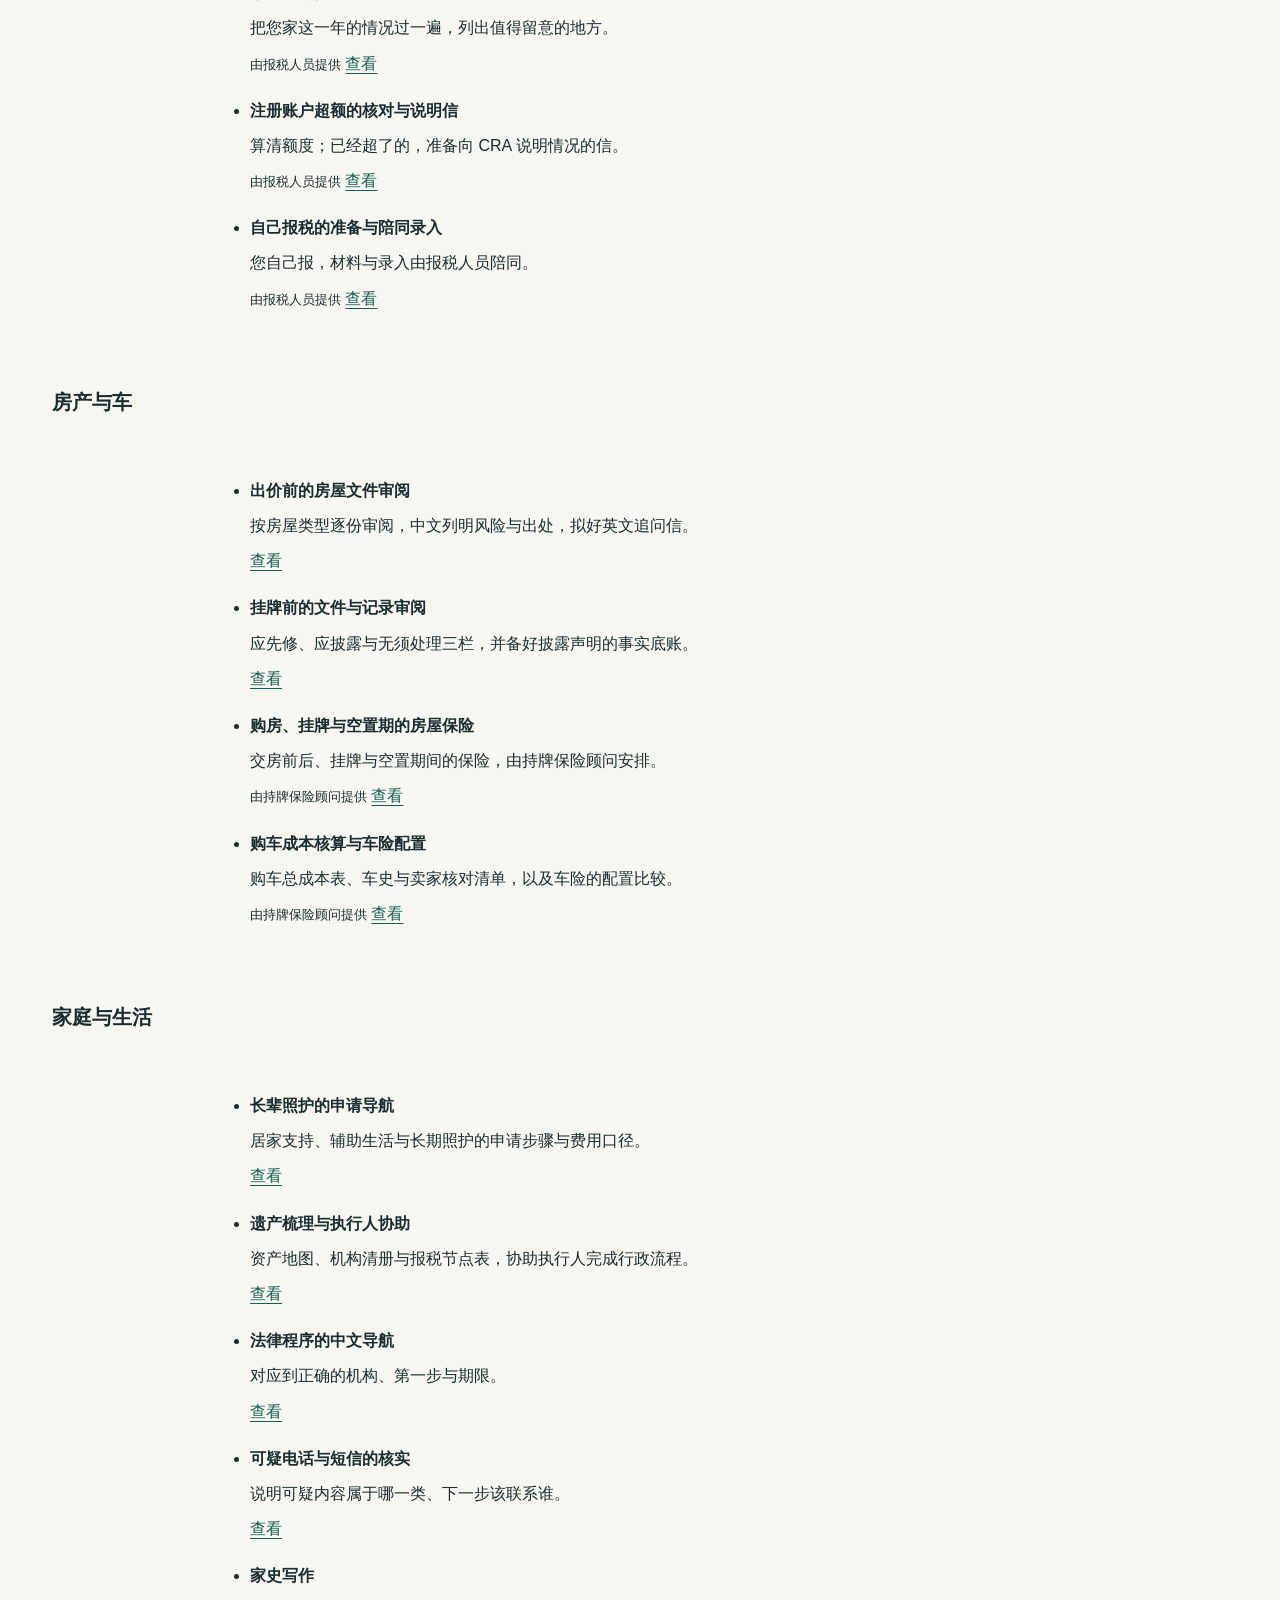
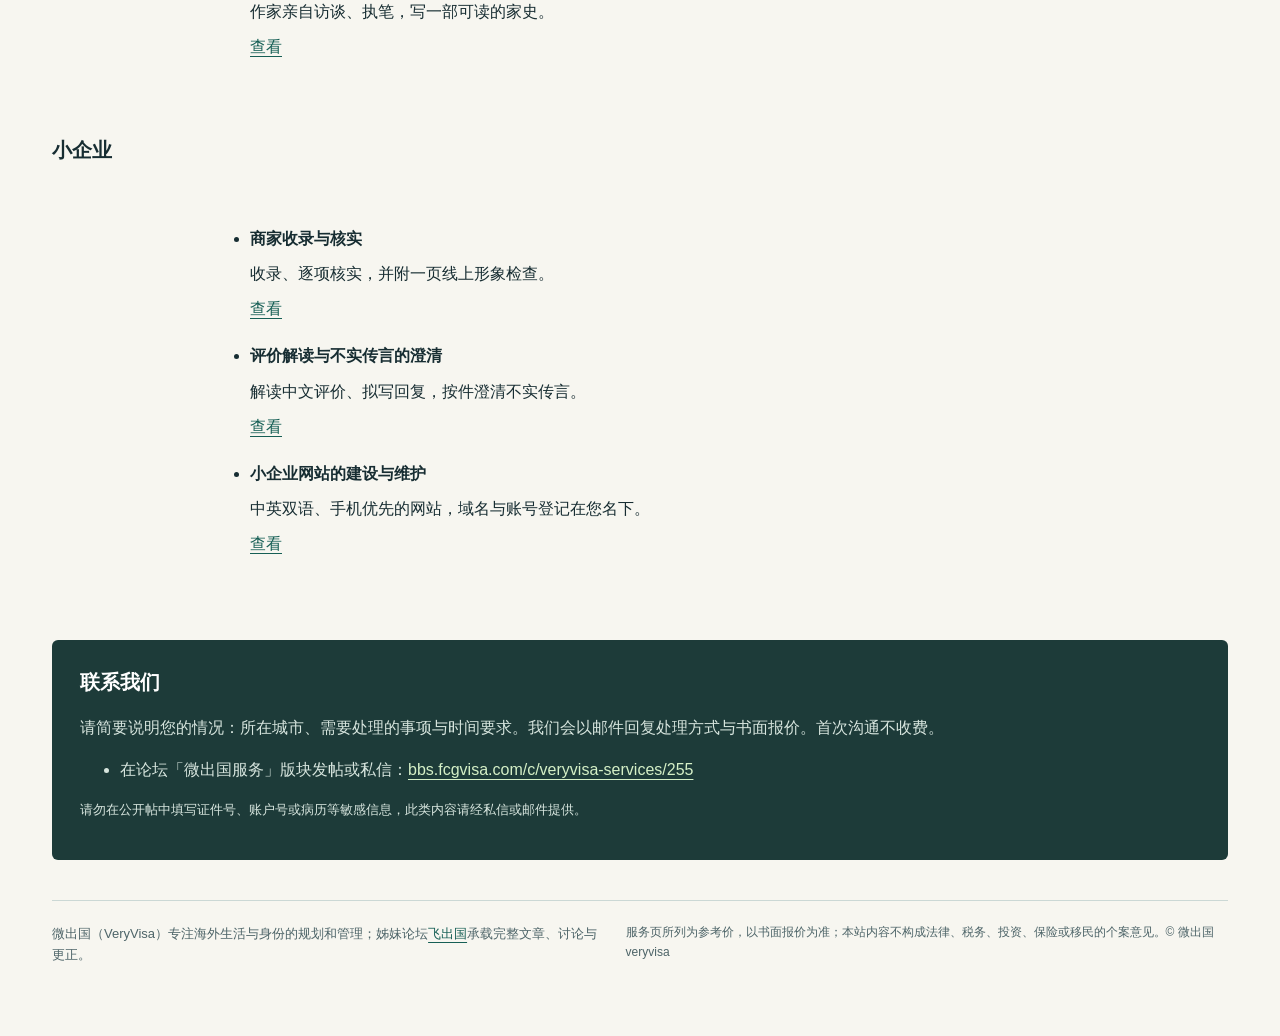
==== commit 5f7bb66e: "Publish gated reader experience update" ====
--- a/services/index.html
+++ b/services/index.html
@@ -23,6 +23,6 @@
 <header><div class="identity"><svg class="mark" aria-hidden="true" viewBox="102.305 90.391 73.617 59.957">
 <path fill="#30D9C4" d="M 107.894531 95.808594 L 127.277344 95.808594 C 127.277344 95.808594 129.507812 95.628906 130.835938 97.679688 C 131.585938 98.910156 131.65625 100.316406 131.082031 101.546875 L 121.609375 117.953125 C 121.609375 117.953125 120.335938 120.65625 117.011719 120.824219 C 113.714844 120.910156 112.242188 118.40625 112.242188 118.40625 L 103.722656 103.652344 C 103.722656 103.652344 102.304688 101.792969 103.09375 99.332031 C 103.878906 96.878906 106.148438 95.773438 107.894531 95.808594 "/>
 <path fill="#0082CA" d="M 115.964844 124.792969 C 115.847656 124.59375 116.09375 124.378906 116.277344 124.519531 C 117.195312 125.21875 118.664062 125.902344 120.683594 125.515625 C 122.164062 125.210938 123.550781 124.296875 124.402344 122.757812 C 125.242188 121.300781 138.8125 97.8125 138.8125 97.8125 C 138.8125 97.8125 141.9375 90.917969 150.207031 90.550781 L 169.96875 90.550781 C 169.96875 90.550781 173 90.390625 174.503906 93.40625 C 175.921875 96.433594 173.941406 98.695312 173.667969 99.109375 C 173.394531 99.523438 142.203125 146.726562 142.203125 146.726562 C 142.203125 146.726562 140.003906 150.347656 135.40625 150.347656 C 130.808594 150.347656 128.707031 146.878906 128.417969 146.398438 C 128.175781 145.992188 118.835938 129.78125 115.964844 124.792969 "/></svg><div><b><a href="/" style="color:inherit;text-decoration:none">微出国</a></b><small>VERYVISA · 让海外生活变简单</small></div></div><nav aria-label="主导航"><a href="/#start">六件大事</a><a href="/services/">服务</a><a href="/#professional">专业人员</a><a href="/#directory">全部专题</a><a href="/#about">关于我们</a></nav></header>
-<div id="main"><style>header{flex-wrap:wrap}header nav{display:flex;flex-wrap:wrap;gap:8px}.svc{padding-left:20px}.svc li{margin:16px 0;overflow-wrap:anywhere}.svc p{margin:4px 0}form[role=search]{display:flex;flex-wrap:wrap;gap:8px;margin:20px 0}form[role=search] input{min-width:0;max-width:100%;padding:10px}form[role=search] label{width:100%}#service-results p{margin-top:4px}</style><p class="eyebrow">微出国 · 服务 · 不列颠哥伦比亚省与加拿大</p><h1>服务目录</h1><p>按事项或按家庭处境查找已开放的服务，也可以先读相关说明。</p><form action="/services/" method="get" role="search" data-service-search><label for="catalog-q">查找服务或说明</label><input id="catalog-q" type="search" name="q" maxlength="100" placeholder="事项或关键词"><button type="submit">查找</button></form><p id="search-status" role="status" aria-live="polite">可按下方事项或家庭处境查找。</p><div id="service-results"></div><section><h2>按家庭处境</h2><ul><li><a href="/services/for/living-abroad/">长期在海外生活的居民</a></li><li><a href="/services/for/single-parent/">单亲家庭</a></li><li><a href="/services/for/disability/">家中有残障成员的家庭</a></li><li><a href="/services/for/study-companion/">孩子在加读书、母亲陪同的家庭</a></li><li><a href="/services/for/seniors/">长者与照护家庭</a></li><li><a href="/services/for/newcomer/">新到加拿大的家庭</a></li><li><a href="/services/for/visitors/">接待来访的亲友</a></li></ul></section><h2>按事项</h2><section id="status"><h2>身份与出入境</h2><ul class="svc"><li data-service="status.timeline"><b>签证与身份时间线</b><p>按到期日整理身份时间线与材料清单；申请事项可联系服务团队安排顾问。</p><a href="https://veryvisa.github.io/canada-visa-status-planning/">查看</a></li><li data-service="status.verify"><b>现有顾问的注册核对</b><p>按公开登记册核对顾问的注册状态与合同要点。</p><a href="https://veryvisa.github.io/canada-visa-status-planning/#verify">查看</a></li><li data-service="status.first-days"><b>落地前 90 天清单</b><p>按身份与到达日期排定的一页清单，标明有期限的手续。</p><a href="https://veryvisa.github.io/canada-newcomer-first-90-days/">查看</a></li></ul></section><section id="travel"><h2>亲友来访与家庭出游</h2><ul class="svc"><li data-service="travel.super-visa"><b>父母长住：超级签证保险</b><p>按年龄与健康状况对照条款，协助投保，出险时协助理赔。</p><small>由持牌保险顾问提供</small> <a href="https://veryvisa.github.io/canada-travel-insurance-super-visa/super-visa/">查看</a></li></ul></section><section id="finance"><h2>家庭保障与理财</h2><ul class="svc"><li data-service="finance.policy-check"><b>已持保单的条款解读</b><p>条款整理为一页中文，续保、转换与退保的数字并列。</p><a href="https://veryvisa.github.io/canada-insurance-policy-checkup/">查看</a></li><li data-service="finance.accounts"><b>注册账户的规划、体检与开户</b><p>账户安排书与体检清单；开户经保险公司平台，由持牌寿险顾问办理。</p><small>由持牌保险顾问提供</small> <a href="https://veryvisa.github.io/canada-registered-accounts/">查看</a></li><li data-service="finance.financial-roadmap"><b>落地财务路线图</b><p>一次约 30 分钟的沟通，拟就先后次序与各步对应的专业人士。</p><a href="https://veryvisa.github.io/canada-personal-business-financial-consulting/">查看</a></li><li data-service="finance.cross-border"><b>加美双边的税务与保险情形整理</b><p>两国可能涉及的表格与日期整理为一页，申报由合作的注册税务人员承接。</p><a href="https://veryvisa.github.io/canada-us-cross-border-tax-insurance/">查看</a></li><li data-service="finance.advantage-account"><b>宏利银行优利账户</b><p>账户功能、费用与适用情形的公开说明。</p><a href="https://veryvisa.github.io/manulife-advantage-account/">查看</a></li></ul></section><section id="benefits-tax"><h2>福利与税务</h2><ul class="svc"><li data-service="benefits-tax.checklist"><b>家庭福利清单整理</b><p>已领、可查、缺证、不适用四栏，每项附官方入口。</p><a href="https://veryvisa.github.io/canada-benefits-eligibility-checker/">查看</a></li><li data-service="benefits-tax.account-excess"><b>注册账户超额的核对与说明信</b><p>算清额度；已经超了的，准备向 CRA 说明情况的信。</p><small>由报税人员提供</small> <a href="https://veryvisa.github.io/canada-registered-accounts/cra-letter/">查看</a></li></ul></section><section id="property-car"><h2>房产与车</h2><ul class="svc"><li data-service="property-car.buyer-review"><b>出价前的房屋文件审阅</b><p>按房屋类型逐份审阅，中文列明风险与出处，拟好英文追问信。</p><a href="https://veryvisa.github.io/bc-home-buyer-risk-review/">查看</a></li><li data-service="property-car.seller-review"><b>挂牌前的文件与记录审阅</b><p>应先修、应披露与无须处理三栏，并备好披露声明的事实底账。</p><a href="https://veryvisa.github.io/bc-pre-listing-home-fix/">查看</a></li><li data-service="property-car.home-insurance"><b>购房、挂牌与空置期的房屋保险</b><p>交房前后、挂牌与空置期间的保险，由持牌保险顾问安排。</p><small>由持牌保险顾问提供</small> <a href="https://veryvisa.github.io/bc-home-buyer-risk-review/#insurance">查看</a></li><li data-service="property-car.car-cost"><b>购车成本核算与车险配置</b><p>购车总成本表、车史与卖家核对清单，以及车险的配置比较。</p><small>由持牌保险顾问提供</small> <a href="https://veryvisa.github.io/bc-car-buying-auto-insurance/">查看</a></li></ul></section><section id="family"><h2>家庭与生活</h2><ul class="svc"><li data-service="family.seniors"><b>长辈照护的申请导航</b><p>居家支持、辅助生活与长期照护的申请步骤与费用口径。</p><a href="https://veryvisa.github.io/bc-seniors-care-navigation/">查看</a></li><li data-service="family.estate"><b>遗产梳理与执行人协助</b><p>资产地图、机构清册与报税节点表，协助执行人完成行政流程。</p><a href="https://veryvisa.github.io/bc-estate-planning-executor-support/">查看</a></li><li data-service="family.legal"><b>法律程序的中文导航</b><p>对应到正确的机构、第一步与期限。</p><a href="https://veryvisa.github.io/canada-legal-support-navigation/">查看</a></li><li data-service="family.scam-check"><b>可疑电话与短信的核实</b><p>说明可疑内容属于哪一类、下一步该联系谁。</p><a href="https://veryvisa.github.io/canada-scam-check-chinese-seniors/">查看</a></li><li data-service="family.family-history"><b>家史写作</b><p>作家亲自访谈、执笔，写一部可读的家史。</p><a href="https://veryvisa.github.io/chinese-family-history-writing/">查看</a></li></ul></section><section id="business"><h2>小企业</h2><ul class="svc"><li data-service="business.directory"><b>商家收录与核实</b><p>收录、逐项核实，并附一页线上形象检查。</p><a href="https://veryvisa.github.io/bc-chinese-business-directory-promotion/">查看</a></li><li data-service="business.reputation"><b>评价解读与不实传言的澄清</b><p>解读中文评价、拟写回复，按件澄清不实传言。</p><a href="https://veryvisa.github.io/bc-chinese-business-directory-promotion/#reviews">查看</a></li><li data-service="business.website"><b>小企业网站的建设与维护</b><p>中英双语、手机优先的网站，域名与账号登记在您名下。</p><a href="https://veryvisa.github.io/chinese-small-business-website-care/">查看</a></li></ul></section><section class="svc-contact" id="contact"><h2>联系我们</h2><p>请简要说明您的情况：所在城市、需要处理的事项与时间要求。我们会以邮件回复处理方式与书面报价。首次沟通不收费。</p><ul><li>在论坛「微出国服务」版块发帖或私信：<a href="https://bbs.fcgvisa.com/c/veryvisa-services/255">bbs.fcgvisa.com/c/veryvisa-services/255</a></li></ul><p class="fine">请勿在公开帖中填写证件号、账户号或病历等敏感信息，此类内容请经私信或邮件提供。</p></section><script src="/services/search.js" defer></script></div>
+<div id="main"><style>header{flex-wrap:wrap}header nav{display:flex;flex-wrap:wrap;gap:8px}.svc{padding-left:20px}.svc li{margin:16px 0;overflow-wrap:anywhere}.svc p{margin:4px 0}form[role=search]{display:flex;flex-wrap:wrap;gap:8px;margin:20px 0}form[role=search] input{min-width:0;max-width:100%;padding:10px}form[role=search] label{width:100%}#service-results p{margin-top:4px}</style><p class="eyebrow">微出国 · 服务 · 不列颠哥伦比亚省与加拿大</p><h1>服务目录</h1><p>按事项或按家庭处境查找已开放的服务，也可以先读相关说明。</p><form action="/services/" method="get" role="search" data-service-search><label for="catalog-q">查找服务或说明</label><input id="catalog-q" type="search" name="q" maxlength="100" placeholder="事项或关键词"><button type="submit">查找</button></form><p id="search-status" role="status" aria-live="polite">可按下方事项或家庭处境查找。</p><div id="service-results"></div><section><h2>按家庭处境</h2><ul><li><a href="/services/for/living-abroad/">长期在海外生活的居民</a></li><li><a href="/services/for/single-parent/">单亲家庭</a></li><li><a href="/services/for/disability/">家中有残障成员的家庭</a></li><li><a href="/services/for/study-companion/">孩子在加读书、母亲陪同的家庭</a></li><li><a href="/services/for/seniors/">长者与照护家庭</a></li><li><a href="/services/for/newcomer/">新到加拿大的家庭</a></li><li><a href="/services/for/visitors/">接待来访的亲友</a></li></ul></section><h2>按事项</h2><section id="status"><h2>身份与出入境</h2><ul class="svc"><li data-service="status.timeline"><b>签证与身份时间线</b><p>按到期日整理身份时间线与材料清单；申请事项可联系服务团队安排顾问。</p><a href="https://veryvisa.github.io/canada-visa-status-planning/">查看</a></li><li data-service="status.verify"><b>现有顾问的注册核对</b><p>按公开登记册核对顾问的注册状态与合同要点。</p><a href="https://veryvisa.github.io/canada-visa-status-planning/#verify">查看</a></li><li data-service="status.first-days"><b>落地前 90 天清单</b><p>按身份与到达日期排定的一页清单，标明有期限的手续。</p><a href="https://veryvisa.github.io/canada-newcomer-first-90-days/">查看</a></li></ul></section><section id="travel"><h2>亲友来访与家庭出游</h2><ul class="svc"><li data-service="travel.super-visa"><b>父母长住：超级签证保险</b><p>按年龄与健康状况对照条款，协助投保，出险时协助理赔。</p><small>由持牌保险顾问提供</small> <a href="https://veryvisa.github.io/canada-travel-insurance-super-visa/super-visa/">查看</a></li><li data-service="travel.visitors"><b>短期探亲的访客医疗</b><p>按停留天数选访客医疗，出发前投保。</p><small>由持牌保险顾问提供</small> <a href="https://veryvisa.github.io/canada-travel-insurance-super-visa/visitors/">查看</a></li><li data-service="travel.msp-wait"><b>留学生与新到家庭的医疗保险</b><p>逐人核对 MSP 生效日，安排等待期的私人保险，生效后协助退保。</p><small>由持牌保险顾问提供</small> <a href="https://veryvisa.github.io/canada-travel-insurance-super-visa/students/">查看</a></li><li data-service="travel.outbound"><b>出境旅行与南下过冬</b><p>出境天数、既往症与省外医保的衔接，出发前对照。</p><small>由持牌保险顾问提供</small> <a href="https://veryvisa.github.io/canada-travel-insurance-super-visa/outbound/">查看</a></li></ul></section><section id="finance"><h2>家庭保障与理财</h2><ul class="svc"><li data-service="finance.policy-check"><b>已持保单的条款解读</b><p>条款整理为一页中文，续保、转换与退保的数字并列。</p><a href="https://veryvisa.github.io/canada-insurance-policy-checkup/">查看</a></li><li data-service="finance.accounts"><b>注册账户的规划、体检与开户</b><p>账户安排书与体检清单；开户经保险公司平台，由持牌寿险顾问办理。</p><small>由持牌保险顾问提供</small> <a href="https://veryvisa.github.io/canada-registered-accounts/">查看</a></li><li data-service="finance.segfunds"><b>分离基金的保证、费用与投保</b><p>持牌寿险顾问说明合同保证与系列费用，比较之后协助投保。</p><small>由持牌保险顾问提供</small> <a href="https://veryvisa.github.io/canada-insurance-policy-checkup/segfunds/">查看</a></li><li data-service="finance.par"><b>分红保险的方案比较与投保</b><p>拆开演示表的保证栏与红利栏，比较两三家方案后由持牌寿险顾问协助投保。</p><small>由持牌保险顾问提供</small> <a href="https://veryvisa.github.io/canada-insurance-policy-checkup/par/">查看</a></li><li data-service="finance.financial-roadmap"><b>落地财务路线图</b><p>一次约 30 分钟的沟通，拟就先后次序与各步对应的专业人士。</p><a href="https://veryvisa.github.io/canada-personal-business-financial-consulting/">查看</a></li><li data-service="finance.cross-border"><b>加美双边的税务与保险情形整理</b><p>两国可能涉及的表格与日期整理为一页，申报由合作的注册税务人员承接。</p><a href="https://veryvisa.github.io/canada-us-cross-border-tax-insurance/">查看</a></li><li data-service="finance.advantage-account"><b>宏利银行优利账户</b><p>账户功能、费用与适用情形的公开说明。</p><a href="https://veryvisa.github.io/manulife-advantage-account/">查看</a></li></ul></section><section id="benefits-tax"><h2>福利与税务</h2><ul class="svc"><li data-service="benefits-tax.checklist"><b>家庭福利清单整理</b><p>已领、可查、缺证、不适用四栏，每项附官方入口。</p><a href="https://veryvisa.github.io/canada-benefits-eligibility-checker/">查看</a></li><li data-service="benefits-tax.filing"><b>个人与家庭报税的准备与陪同</b><p>按 CRA 原文列明申报清单，整理材料，陪同录入并在提交前逐项核对。</p><small>由报税人员提供</small> <a href="https://veryvisa.github.io/canada-tax-return-filing/filing/">查看</a></li><li data-service="benefits-tax.tax-check"><b>家庭税务体检</b><p>把您家这一年的情况过一遍，列出值得留意的地方。</p><small>由报税人员提供</small> <a href="https://veryvisa.github.io/canada-tax-return-filing/">查看</a></li><li data-service="benefits-tax.account-excess"><b>注册账户超额的核对与说明信</b><p>算清额度；已经超了的，准备向 CRA 说明情况的信。</p><small>由报税人员提供</small> <a href="https://veryvisa.github.io/canada-registered-accounts/cra-letter/">查看</a></li><li data-service="benefits-tax.diy"><b>自己报税的准备与陪同录入</b><p>您自己报，材料与录入由报税人员陪同。</p><small>由报税人员提供</small> <a href="https://veryvisa.github.io/canada-tax-return-filing/diy/">查看</a></li></ul></section><section id="property-car"><h2>房产与车</h2><ul class="svc"><li data-service="property-car.buyer-review"><b>出价前的房屋文件审阅</b><p>按房屋类型逐份审阅，中文列明风险与出处，拟好英文追问信。</p><a href="https://veryvisa.github.io/bc-home-buyer-risk-review/">查看</a></li><li data-service="property-car.seller-review"><b>挂牌前的文件与记录审阅</b><p>应先修、应披露与无须处理三栏，并备好披露声明的事实底账。</p><a href="https://veryvisa.github.io/bc-pre-listing-home-fix/">查看</a></li><li data-service="property-car.home-insurance"><b>购房、挂牌与空置期的房屋保险</b><p>交房前后、挂牌与空置期间的保险，由持牌保险顾问安排。</p><small>由持牌保险顾问提供</small> <a href="https://veryvisa.github.io/bc-home-buyer-risk-review/#insurance">查看</a></li><li data-service="property-car.car-cost"><b>购车成本核算与车险配置</b><p>购车总成本表、车史与卖家核对清单，以及车险的配置比较。</p><small>由持牌保险顾问提供</small> <a href="https://veryvisa.github.io/bc-car-buying-auto-insurance/">查看</a></li></ul></section><section id="family"><h2>家庭与生活</h2><ul class="svc"><li data-service="family.seniors"><b>长辈照护的申请导航</b><p>居家支持、辅助生活与长期照护的申请步骤与费用口径。</p><a href="https://veryvisa.github.io/bc-seniors-care-navigation/">查看</a></li><li data-service="family.estate"><b>遗产梳理与执行人协助</b><p>资产地图、机构清册与报税节点表，协助执行人完成行政流程。</p><a href="https://veryvisa.github.io/bc-estate-planning-executor-support/">查看</a></li><li data-service="family.legal"><b>法律程序的中文导航</b><p>对应到正确的机构、第一步与期限。</p><a href="https://veryvisa.github.io/canada-legal-support-navigation/">查看</a></li><li data-service="family.scam-check"><b>可疑电话与短信的核实</b><p>说明可疑内容属于哪一类、下一步该联系谁。</p><a href="https://veryvisa.github.io/canada-scam-check-chinese-seniors/">查看</a></li><li data-service="family.family-history"><b>家史写作</b><p>作家亲自访谈、执笔，写一部可读的家史。</p><a href="https://veryvisa.github.io/chinese-family-history-writing/">查看</a></li></ul></section><section id="business"><h2>小企业</h2><ul class="svc"><li data-service="business.directory"><b>商家收录与核实</b><p>收录、逐项核实，并附一页线上形象检查。</p><a href="https://veryvisa.github.io/bc-chinese-business-directory-promotion/">查看</a></li><li data-service="business.reputation"><b>评价解读与不实传言的澄清</b><p>解读中文评价、拟写回复，按件澄清不实传言。</p><a href="https://veryvisa.github.io/bc-chinese-business-directory-promotion/#reviews">查看</a></li><li data-service="business.website"><b>小企业网站的建设与维护</b><p>中英双语、手机优先的网站，域名与账号登记在您名下。</p><a href="https://veryvisa.github.io/chinese-small-business-website-care/">查看</a></li></ul></section><section class="svc-contact" id="contact"><h2>联系我们</h2><p>请简要说明您的情况：所在城市、需要处理的事项与时间要求。我们会以邮件回复处理方式与书面报价。首次沟通不收费。</p><ul><li>在论坛「微出国服务」版块发帖或私信：<a href="https://bbs.fcgvisa.com/c/veryvisa-services/255">bbs.fcgvisa.com/c/veryvisa-services/255</a></li></ul><p class="fine">请勿在公开帖中填写证件号、账户号或病历等敏感信息，此类内容请经私信或邮件提供。</p></section><script src="/services/search.js" defer></script></div>
 <footer><p>微出国（VeryVisa）专注海外生活与身份的规划和管理；姊妹论坛<a href="https://bbs.fcgvisa.com">飞出国</a>承载完整文章、讨论与更正。</p><p class="fine">服务页所列为参考价，以书面报价为准；本站内容不构成法律、税务、投资、保险或移民的个案意见。© 微出国 veryvisa</p></footer>
 </main></body></html>
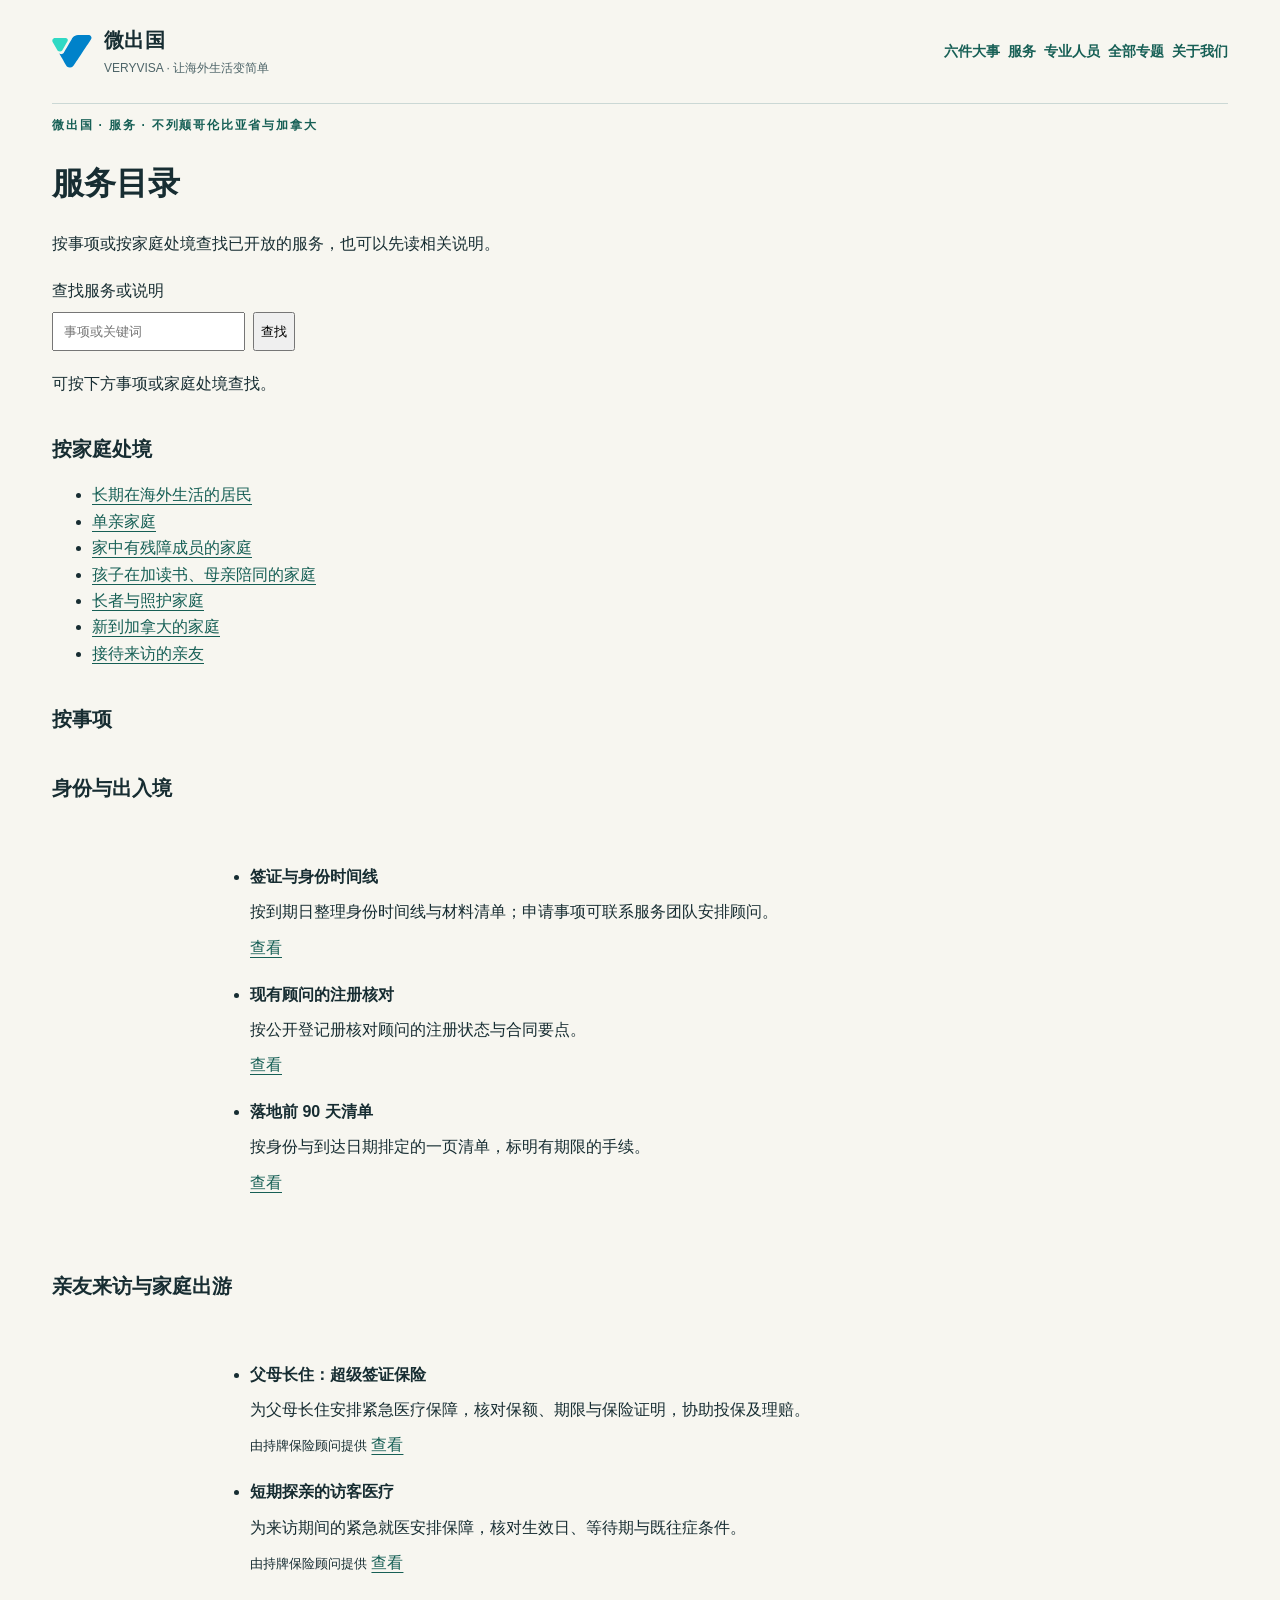
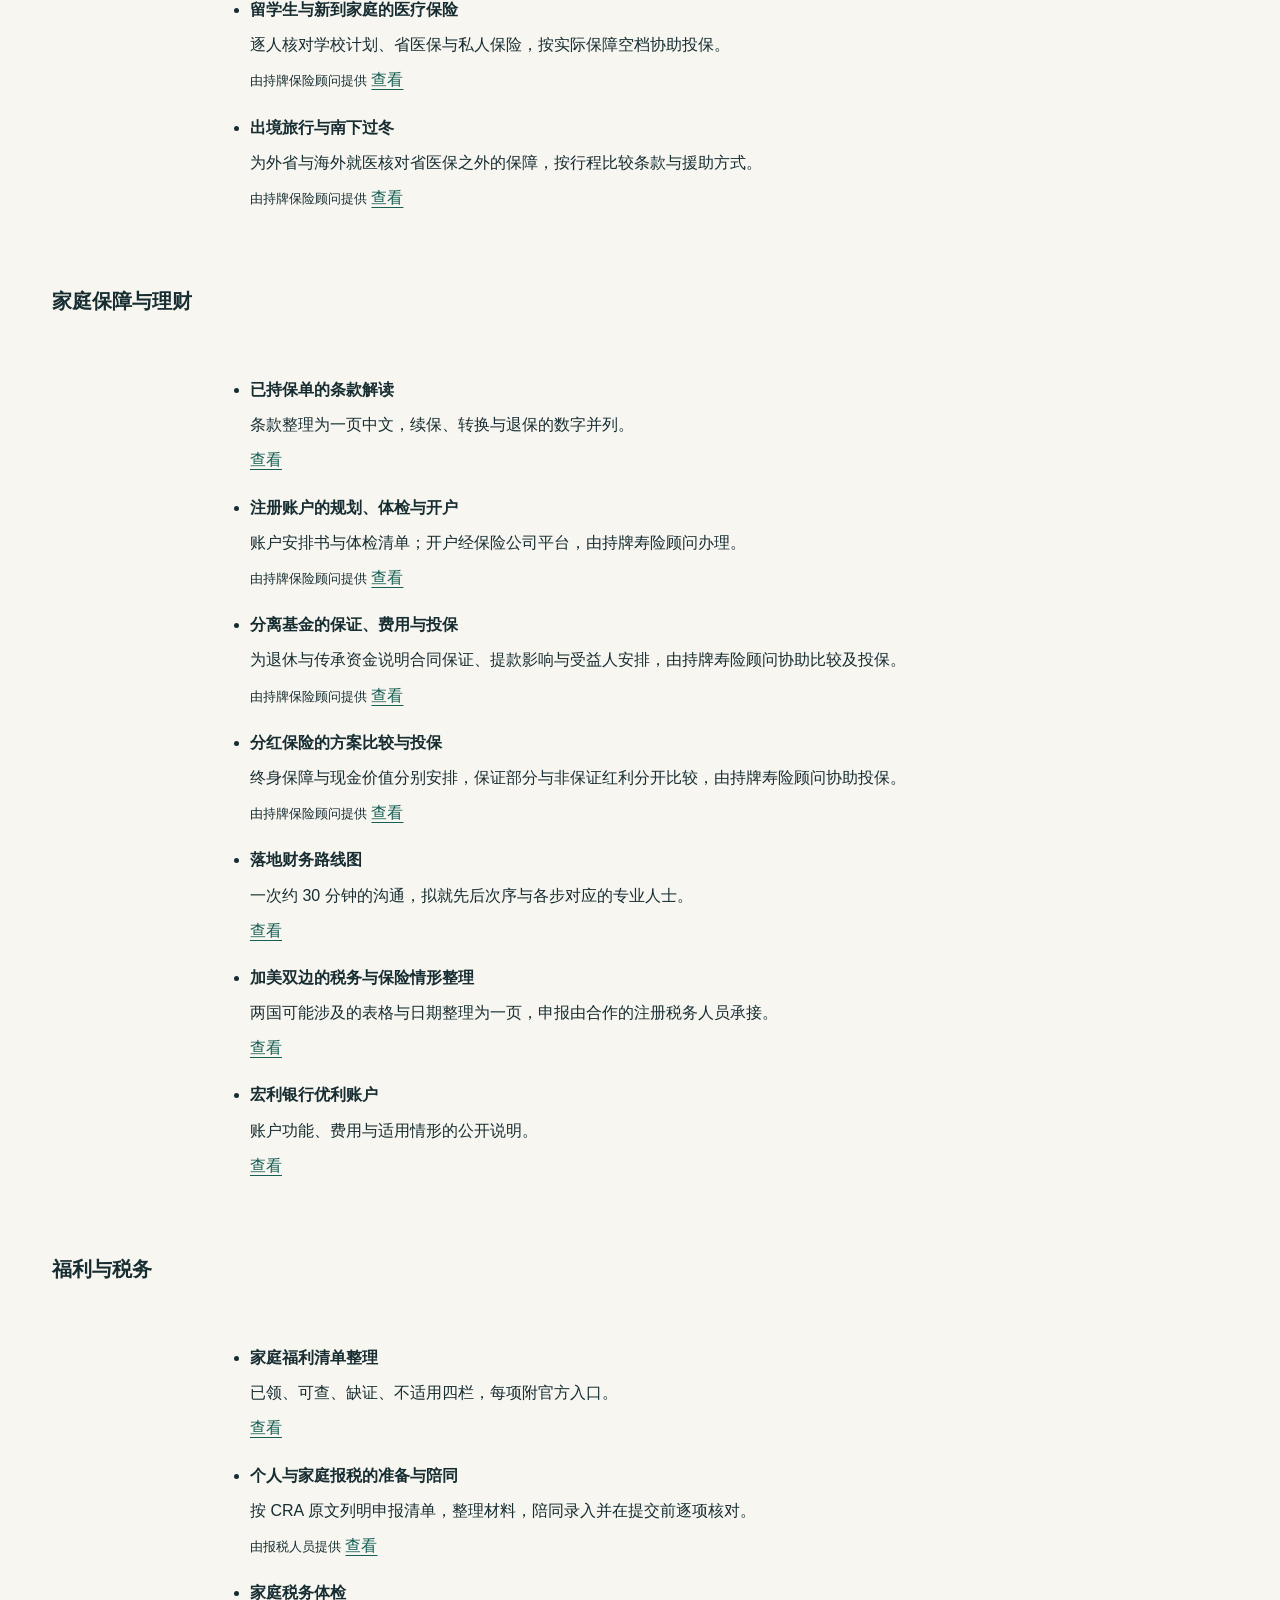
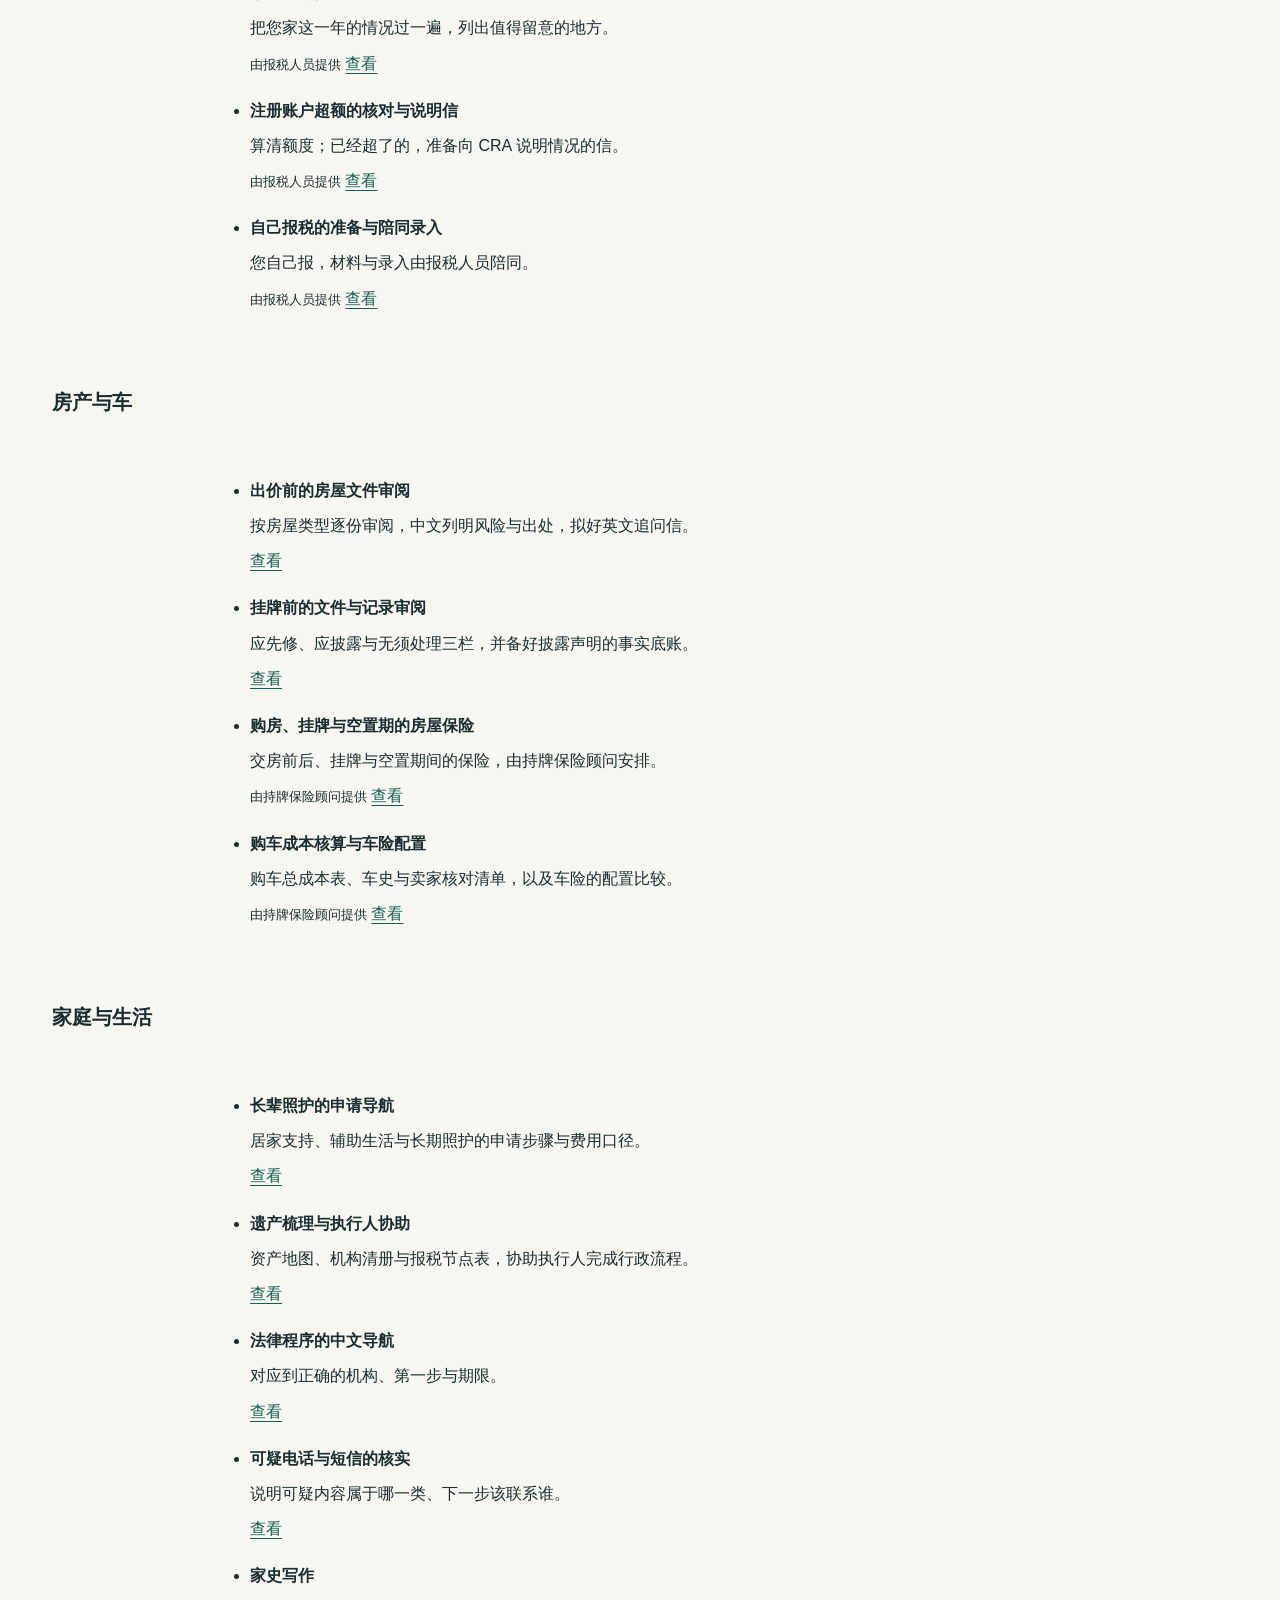
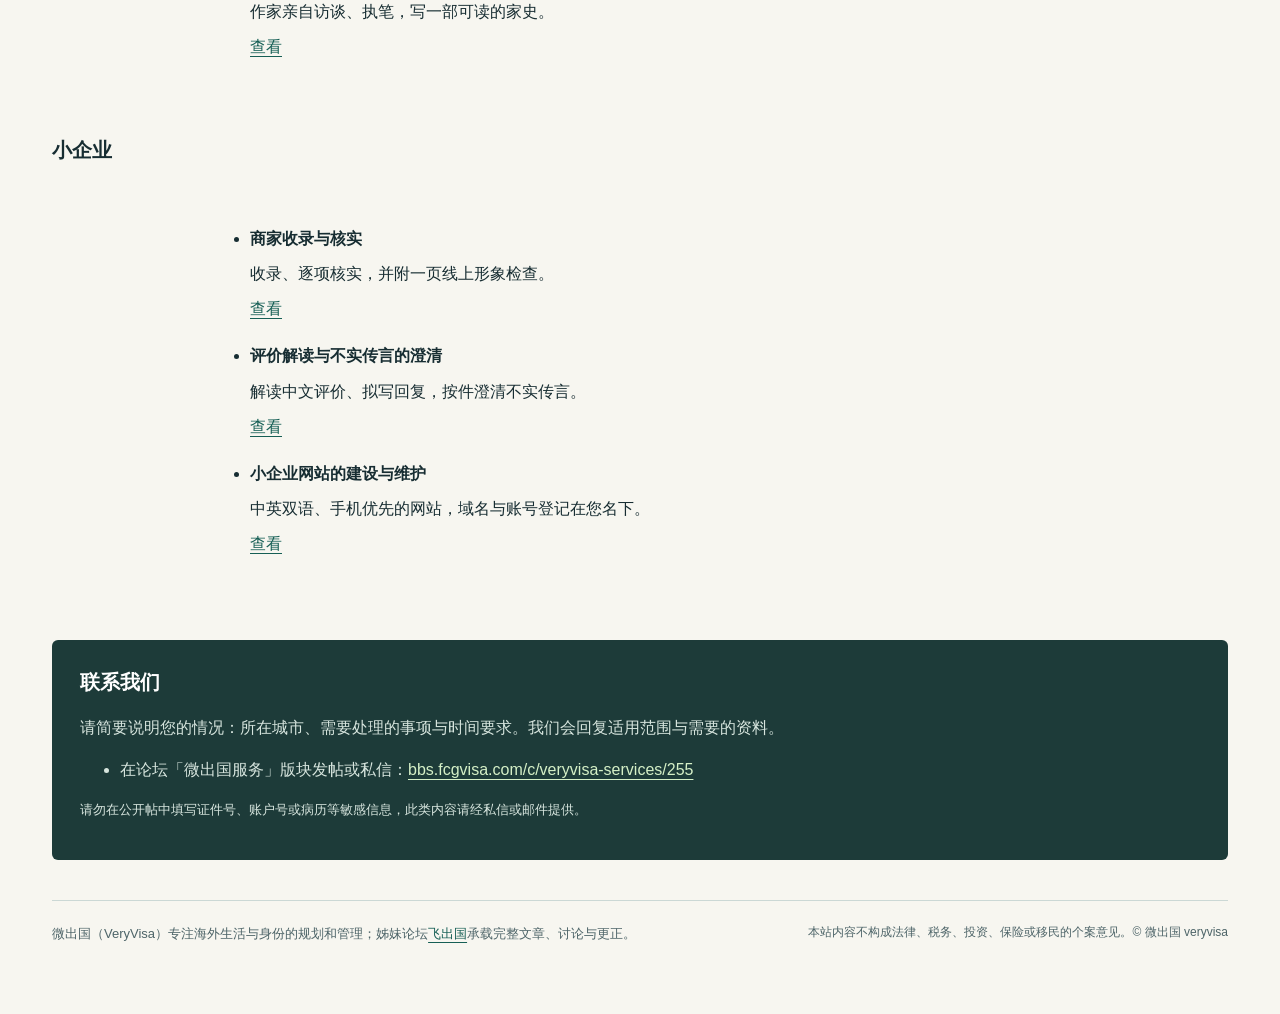
==== commit 6238e467: "Publish gated reader experience update" ====
--- a/services/index.html
+++ b/services/index.html
@@ -23,6 +23,6 @@
 <header><div class="identity"><svg class="mark" aria-hidden="true" viewBox="102.305 90.391 73.617 59.957">
 <path fill="#30D9C4" d="M 107.894531 95.808594 L 127.277344 95.808594 C 127.277344 95.808594 129.507812 95.628906 130.835938 97.679688 C 131.585938 98.910156 131.65625 100.316406 131.082031 101.546875 L 121.609375 117.953125 C 121.609375 117.953125 120.335938 120.65625 117.011719 120.824219 C 113.714844 120.910156 112.242188 118.40625 112.242188 118.40625 L 103.722656 103.652344 C 103.722656 103.652344 102.304688 101.792969 103.09375 99.332031 C 103.878906 96.878906 106.148438 95.773438 107.894531 95.808594 "/>
 <path fill="#0082CA" d="M 115.964844 124.792969 C 115.847656 124.59375 116.09375 124.378906 116.277344 124.519531 C 117.195312 125.21875 118.664062 125.902344 120.683594 125.515625 C 122.164062 125.210938 123.550781 124.296875 124.402344 122.757812 C 125.242188 121.300781 138.8125 97.8125 138.8125 97.8125 C 138.8125 97.8125 141.9375 90.917969 150.207031 90.550781 L 169.96875 90.550781 C 169.96875 90.550781 173 90.390625 174.503906 93.40625 C 175.921875 96.433594 173.941406 98.695312 173.667969 99.109375 C 173.394531 99.523438 142.203125 146.726562 142.203125 146.726562 C 142.203125 146.726562 140.003906 150.347656 135.40625 150.347656 C 130.808594 150.347656 128.707031 146.878906 128.417969 146.398438 C 128.175781 145.992188 118.835938 129.78125 115.964844 124.792969 "/></svg><div><b><a href="/" style="color:inherit;text-decoration:none">微出国</a></b><small>VERYVISA · 让海外生活变简单</small></div></div><nav aria-label="主导航"><a href="/#start">六件大事</a><a href="/services/">服务</a><a href="/#professional">专业人员</a><a href="/#directory">全部专题</a><a href="/#about">关于我们</a></nav></header>
-<div id="main"><style>header{flex-wrap:wrap}header nav{display:flex;flex-wrap:wrap;gap:8px}.svc{padding-left:20px}.svc li{margin:16px 0;overflow-wrap:anywhere}.svc p{margin:4px 0}form[role=search]{display:flex;flex-wrap:wrap;gap:8px;margin:20px 0}form[role=search] input{min-width:0;max-width:100%;padding:10px}form[role=search] label{width:100%}#service-results p{margin-top:4px}</style><p class="eyebrow">微出国 · 服务 · 不列颠哥伦比亚省与加拿大</p><h1>服务目录</h1><p>按事项或按家庭处境查找已开放的服务，也可以先读相关说明。</p><form action="/services/" method="get" role="search" data-service-search><label for="catalog-q">查找服务或说明</label><input id="catalog-q" type="search" name="q" maxlength="100" placeholder="事项或关键词"><button type="submit">查找</button></form><p id="search-status" role="status" aria-live="polite">可按下方事项或家庭处境查找。</p><div id="service-results"></div><section><h2>按家庭处境</h2><ul><li><a href="/services/for/living-abroad/">长期在海外生活的居民</a></li><li><a href="/services/for/single-parent/">单亲家庭</a></li><li><a href="/services/for/disability/">家中有残障成员的家庭</a></li><li><a href="/services/for/study-companion/">孩子在加读书、母亲陪同的家庭</a></li><li><a href="/services/for/seniors/">长者与照护家庭</a></li><li><a href="/services/for/newcomer/">新到加拿大的家庭</a></li><li><a href="/services/for/visitors/">接待来访的亲友</a></li></ul></section><h2>按事项</h2><section id="status"><h2>身份与出入境</h2><ul class="svc"><li data-service="status.timeline"><b>签证与身份时间线</b><p>按到期日整理身份时间线与材料清单；申请事项可联系服务团队安排顾问。</p><a href="https://veryvisa.github.io/canada-visa-status-planning/">查看</a></li><li data-service="status.verify"><b>现有顾问的注册核对</b><p>按公开登记册核对顾问的注册状态与合同要点。</p><a href="https://veryvisa.github.io/canada-visa-status-planning/#verify">查看</a></li><li data-service="status.first-days"><b>落地前 90 天清单</b><p>按身份与到达日期排定的一页清单，标明有期限的手续。</p><a href="https://veryvisa.github.io/canada-newcomer-first-90-days/">查看</a></li></ul></section><section id="travel"><h2>亲友来访与家庭出游</h2><ul class="svc"><li data-service="travel.super-visa"><b>父母长住：超级签证保险</b><p>按年龄与健康状况对照条款，协助投保，出险时协助理赔。</p><small>由持牌保险顾问提供</small> <a href="https://veryvisa.github.io/canada-travel-insurance-super-visa/super-visa/">查看</a></li><li data-service="travel.visitors"><b>短期探亲的访客医疗</b><p>按停留天数选访客医疗，出发前投保。</p><small>由持牌保险顾问提供</small> <a href="https://veryvisa.github.io/canada-travel-insurance-super-visa/visitors/">查看</a></li><li data-service="travel.msp-wait"><b>留学生与新到家庭的医疗保险</b><p>逐人核对 MSP 生效日，安排等待期的私人保险，生效后协助退保。</p><small>由持牌保险顾问提供</small> <a href="https://veryvisa.github.io/canada-travel-insurance-super-visa/students/">查看</a></li><li data-service="travel.outbound"><b>出境旅行与南下过冬</b><p>出境天数、既往症与省外医保的衔接，出发前对照。</p><small>由持牌保险顾问提供</small> <a href="https://veryvisa.github.io/canada-travel-insurance-super-visa/outbound/">查看</a></li></ul></section><section id="finance"><h2>家庭保障与理财</h2><ul class="svc"><li data-service="finance.policy-check"><b>已持保单的条款解读</b><p>条款整理为一页中文，续保、转换与退保的数字并列。</p><a href="https://veryvisa.github.io/canada-insurance-policy-checkup/">查看</a></li><li data-service="finance.accounts"><b>注册账户的规划、体检与开户</b><p>账户安排书与体检清单；开户经保险公司平台，由持牌寿险顾问办理。</p><small>由持牌保险顾问提供</small> <a href="https://veryvisa.github.io/canada-registered-accounts/">查看</a></li><li data-service="finance.segfunds"><b>分离基金的保证、费用与投保</b><p>持牌寿险顾问说明合同保证与系列费用，比较之后协助投保。</p><small>由持牌保险顾问提供</small> <a href="https://veryvisa.github.io/canada-insurance-policy-checkup/segfunds/">查看</a></li><li data-service="finance.par"><b>分红保险的方案比较与投保</b><p>拆开演示表的保证栏与红利栏，比较两三家方案后由持牌寿险顾问协助投保。</p><small>由持牌保险顾问提供</small> <a href="https://veryvisa.github.io/canada-insurance-policy-checkup/par/">查看</a></li><li data-service="finance.financial-roadmap"><b>落地财务路线图</b><p>一次约 30 分钟的沟通，拟就先后次序与各步对应的专业人士。</p><a href="https://veryvisa.github.io/canada-personal-business-financial-consulting/">查看</a></li><li data-service="finance.cross-border"><b>加美双边的税务与保险情形整理</b><p>两国可能涉及的表格与日期整理为一页，申报由合作的注册税务人员承接。</p><a href="https://veryvisa.github.io/canada-us-cross-border-tax-insurance/">查看</a></li><li data-service="finance.advantage-account"><b>宏利银行优利账户</b><p>账户功能、费用与适用情形的公开说明。</p><a href="https://veryvisa.github.io/manulife-advantage-account/">查看</a></li></ul></section><section id="benefits-tax"><h2>福利与税务</h2><ul class="svc"><li data-service="benefits-tax.checklist"><b>家庭福利清单整理</b><p>已领、可查、缺证、不适用四栏，每项附官方入口。</p><a href="https://veryvisa.github.io/canada-benefits-eligibility-checker/">查看</a></li><li data-service="benefits-tax.filing"><b>个人与家庭报税的准备与陪同</b><p>按 CRA 原文列明申报清单，整理材料，陪同录入并在提交前逐项核对。</p><small>由报税人员提供</small> <a href="https://veryvisa.github.io/canada-tax-return-filing/filing/">查看</a></li><li data-service="benefits-tax.tax-check"><b>家庭税务体检</b><p>把您家这一年的情况过一遍，列出值得留意的地方。</p><small>由报税人员提供</small> <a href="https://veryvisa.github.io/canada-tax-return-filing/">查看</a></li><li data-service="benefits-tax.account-excess"><b>注册账户超额的核对与说明信</b><p>算清额度；已经超了的，准备向 CRA 说明情况的信。</p><small>由报税人员提供</small> <a href="https://veryvisa.github.io/canada-registered-accounts/cra-letter/">查看</a></li><li data-service="benefits-tax.diy"><b>自己报税的准备与陪同录入</b><p>您自己报，材料与录入由报税人员陪同。</p><small>由报税人员提供</small> <a href="https://veryvisa.github.io/canada-tax-return-filing/diy/">查看</a></li></ul></section><section id="property-car"><h2>房产与车</h2><ul class="svc"><li data-service="property-car.buyer-review"><b>出价前的房屋文件审阅</b><p>按房屋类型逐份审阅，中文列明风险与出处，拟好英文追问信。</p><a href="https://veryvisa.github.io/bc-home-buyer-risk-review/">查看</a></li><li data-service="property-car.seller-review"><b>挂牌前的文件与记录审阅</b><p>应先修、应披露与无须处理三栏，并备好披露声明的事实底账。</p><a href="https://veryvisa.github.io/bc-pre-listing-home-fix/">查看</a></li><li data-service="property-car.home-insurance"><b>购房、挂牌与空置期的房屋保险</b><p>交房前后、挂牌与空置期间的保险，由持牌保险顾问安排。</p><small>由持牌保险顾问提供</small> <a href="https://veryvisa.github.io/bc-home-buyer-risk-review/#insurance">查看</a></li><li data-service="property-car.car-cost"><b>购车成本核算与车险配置</b><p>购车总成本表、车史与卖家核对清单，以及车险的配置比较。</p><small>由持牌保险顾问提供</small> <a href="https://veryvisa.github.io/bc-car-buying-auto-insurance/">查看</a></li></ul></section><section id="family"><h2>家庭与生活</h2><ul class="svc"><li data-service="family.seniors"><b>长辈照护的申请导航</b><p>居家支持、辅助生活与长期照护的申请步骤与费用口径。</p><a href="https://veryvisa.github.io/bc-seniors-care-navigation/">查看</a></li><li data-service="family.estate"><b>遗产梳理与执行人协助</b><p>资产地图、机构清册与报税节点表，协助执行人完成行政流程。</p><a href="https://veryvisa.github.io/bc-estate-planning-executor-support/">查看</a></li><li data-service="family.legal"><b>法律程序的中文导航</b><p>对应到正确的机构、第一步与期限。</p><a href="https://veryvisa.github.io/canada-legal-support-navigation/">查看</a></li><li data-service="family.scam-check"><b>可疑电话与短信的核实</b><p>说明可疑内容属于哪一类、下一步该联系谁。</p><a href="https://veryvisa.github.io/canada-scam-check-chinese-seniors/">查看</a></li><li data-service="family.family-history"><b>家史写作</b><p>作家亲自访谈、执笔，写一部可读的家史。</p><a href="https://veryvisa.github.io/chinese-family-history-writing/">查看</a></li></ul></section><section id="business"><h2>小企业</h2><ul class="svc"><li data-service="business.directory"><b>商家收录与核实</b><p>收录、逐项核实，并附一页线上形象检查。</p><a href="https://veryvisa.github.io/bc-chinese-business-directory-promotion/">查看</a></li><li data-service="business.reputation"><b>评价解读与不实传言的澄清</b><p>解读中文评价、拟写回复，按件澄清不实传言。</p><a href="https://veryvisa.github.io/bc-chinese-business-directory-promotion/#reviews">查看</a></li><li data-service="business.website"><b>小企业网站的建设与维护</b><p>中英双语、手机优先的网站，域名与账号登记在您名下。</p><a href="https://veryvisa.github.io/chinese-small-business-website-care/">查看</a></li></ul></section><section class="svc-contact" id="contact"><h2>联系我们</h2><p>请简要说明您的情况：所在城市、需要处理的事项与时间要求。我们会以邮件回复处理方式与书面报价。首次沟通不收费。</p><ul><li>在论坛「微出国服务」版块发帖或私信：<a href="https://bbs.fcgvisa.com/c/veryvisa-services/255">bbs.fcgvisa.com/c/veryvisa-services/255</a></li></ul><p class="fine">请勿在公开帖中填写证件号、账户号或病历等敏感信息，此类内容请经私信或邮件提供。</p></section><script src="/services/search.js" defer></script></div>
-<footer><p>微出国（VeryVisa）专注海外生活与身份的规划和管理；姊妹论坛<a href="https://bbs.fcgvisa.com">飞出国</a>承载完整文章、讨论与更正。</p><p class="fine">服务页所列为参考价，以书面报价为准；本站内容不构成法律、税务、投资、保险或移民的个案意见。© 微出国 veryvisa</p></footer>
+<div id="main"><style>header{flex-wrap:wrap}header nav{display:flex;flex-wrap:wrap;gap:8px}.svc{padding-left:20px}.svc li{margin:16px 0;overflow-wrap:anywhere}.svc p{margin:4px 0}form[role=search]{display:flex;flex-wrap:wrap;gap:8px;margin:20px 0}form[role=search] input{min-width:0;max-width:100%;padding:10px}form[role=search] label{width:100%}#service-results p{margin-top:4px}</style><p class="eyebrow">微出国 · 服务 · 不列颠哥伦比亚省与加拿大</p><h1>服务目录</h1><p>按事项或按家庭处境查找已开放的服务，也可以先读相关说明。</p><form action="/services/" method="get" role="search" data-service-search><label for="catalog-q">查找服务或说明</label><input id="catalog-q" type="search" name="q" maxlength="100" placeholder="事项或关键词"><button type="submit">查找</button></form><p id="search-status" role="status" aria-live="polite">可按下方事项或家庭处境查找。</p><div id="service-results"></div><section><h2>按家庭处境</h2><ul><li><a href="/services/for/living-abroad/">长期在海外生活的居民</a></li><li><a href="/services/for/single-parent/">单亲家庭</a></li><li><a href="/services/for/disability/">家中有残障成员的家庭</a></li><li><a href="/services/for/study-companion/">孩子在加读书、母亲陪同的家庭</a></li><li><a href="/services/for/seniors/">长者与照护家庭</a></li><li><a href="/services/for/newcomer/">新到加拿大的家庭</a></li><li><a href="/services/for/visitors/">接待来访的亲友</a></li></ul></section><h2>按事项</h2><section id="status"><h2>身份与出入境</h2><ul class="svc"><li data-service="status.timeline"><b>签证与身份时间线</b><p>按到期日整理身份时间线与材料清单；申请事项可联系服务团队安排顾问。</p><a href="https://veryvisa.github.io/canada-visa-status-planning/">查看</a></li><li data-service="status.verify"><b>现有顾问的注册核对</b><p>按公开登记册核对顾问的注册状态与合同要点。</p><a href="https://veryvisa.github.io/canada-visa-status-planning/#verify">查看</a></li><li data-service="status.first-days"><b>落地前 90 天清单</b><p>按身份与到达日期排定的一页清单，标明有期限的手续。</p><a href="https://veryvisa.github.io/canada-newcomer-first-90-days/">查看</a></li></ul></section><section id="travel"><h2>亲友来访与家庭出游</h2><ul class="svc"><li data-service="travel.super-visa"><b>父母长住：超级签证保险</b><p>为父母长住安排紧急医疗保障，核对保额、期限与保险证明，协助投保及理赔。</p><small>由持牌保险顾问提供</small> <a href="https://veryvisa.github.io/canada-travel-insurance-super-visa/super-visa/">查看</a></li><li data-service="travel.visitors"><b>短期探亲的访客医疗</b><p>为来访期间的紧急就医安排保障，核对生效日、等待期与既往症条件。</p><small>由持牌保险顾问提供</small> <a href="https://veryvisa.github.io/canada-travel-insurance-super-visa/visitors/">查看</a></li><li data-service="travel.msp-wait"><b>留学生与新到家庭的医疗保险</b><p>逐人核对学校计划、省医保与私人保险，按实际保障空档协助投保。</p><small>由持牌保险顾问提供</small> <a href="https://veryvisa.github.io/canada-travel-insurance-super-visa/students/">查看</a></li><li data-service="travel.outbound"><b>出境旅行与南下过冬</b><p>为外省与海外就医核对省医保之外的保障，按行程比较条款与援助方式。</p><small>由持牌保险顾问提供</small> <a href="https://veryvisa.github.io/canada-travel-insurance-super-visa/outbound/">查看</a></li></ul></section><section id="finance"><h2>家庭保障与理财</h2><ul class="svc"><li data-service="finance.policy-check"><b>已持保单的条款解读</b><p>条款整理为一页中文，续保、转换与退保的数字并列。</p><a href="https://veryvisa.github.io/canada-insurance-policy-checkup/">查看</a></li><li data-service="finance.accounts"><b>注册账户的规划、体检与开户</b><p>账户安排书与体检清单；开户经保险公司平台，由持牌寿险顾问办理。</p><small>由持牌保险顾问提供</small> <a href="https://veryvisa.github.io/canada-registered-accounts/">查看</a></li><li data-service="finance.segfunds"><b>分离基金的保证、费用与投保</b><p>为退休与传承资金说明合同保证、提款影响与受益人安排，由持牌寿险顾问协助比较及投保。</p><small>由持牌保险顾问提供</small> <a href="https://veryvisa.github.io/canada-insurance-policy-checkup/segfunds/">查看</a></li><li data-service="finance.par"><b>分红保险的方案比较与投保</b><p>终身保障与现金价值分别安排，保证部分与非保证红利分开比较，由持牌寿险顾问协助投保。</p><small>由持牌保险顾问提供</small> <a href="https://veryvisa.github.io/canada-insurance-policy-checkup/par/">查看</a></li><li data-service="finance.financial-roadmap"><b>落地财务路线图</b><p>一次约 30 分钟的沟通，拟就先后次序与各步对应的专业人士。</p><a href="https://veryvisa.github.io/canada-personal-business-financial-consulting/">查看</a></li><li data-service="finance.cross-border"><b>加美双边的税务与保险情形整理</b><p>两国可能涉及的表格与日期整理为一页，申报由合作的注册税务人员承接。</p><a href="https://veryvisa.github.io/canada-us-cross-border-tax-insurance/">查看</a></li><li data-service="finance.advantage-account"><b>宏利银行优利账户</b><p>账户功能、费用与适用情形的公开说明。</p><a href="https://veryvisa.github.io/manulife-advantage-account/">查看</a></li></ul></section><section id="benefits-tax"><h2>福利与税务</h2><ul class="svc"><li data-service="benefits-tax.checklist"><b>家庭福利清单整理</b><p>已领、可查、缺证、不适用四栏，每项附官方入口。</p><a href="https://veryvisa.github.io/canada-benefits-eligibility-checker/">查看</a></li><li data-service="benefits-tax.filing"><b>个人与家庭报税的准备与陪同</b><p>按 CRA 原文列明申报清单，整理材料，陪同录入并在提交前逐项核对。</p><small>由报税人员提供</small> <a href="https://veryvisa.github.io/canada-tax-return-filing/filing/">查看</a></li><li data-service="benefits-tax.tax-check"><b>家庭税务体检</b><p>把您家这一年的情况过一遍，列出值得留意的地方。</p><small>由报税人员提供</small> <a href="https://veryvisa.github.io/canada-tax-return-filing/">查看</a></li><li data-service="benefits-tax.account-excess"><b>注册账户超额的核对与说明信</b><p>算清额度；已经超了的，准备向 CRA 说明情况的信。</p><small>由报税人员提供</small> <a href="https://veryvisa.github.io/canada-registered-accounts/cra-letter/">查看</a></li><li data-service="benefits-tax.diy"><b>自己报税的准备与陪同录入</b><p>您自己报，材料与录入由报税人员陪同。</p><small>由报税人员提供</small> <a href="https://veryvisa.github.io/canada-tax-return-filing/diy/">查看</a></li></ul></section><section id="property-car"><h2>房产与车</h2><ul class="svc"><li data-service="property-car.buyer-review"><b>出价前的房屋文件审阅</b><p>按房屋类型逐份审阅，中文列明风险与出处，拟好英文追问信。</p><a href="https://veryvisa.github.io/bc-home-buyer-risk-review/">查看</a></li><li data-service="property-car.seller-review"><b>挂牌前的文件与记录审阅</b><p>应先修、应披露与无须处理三栏，并备好披露声明的事实底账。</p><a href="https://veryvisa.github.io/bc-pre-listing-home-fix/">查看</a></li><li data-service="property-car.home-insurance"><b>购房、挂牌与空置期的房屋保险</b><p>交房前后、挂牌与空置期间的保险，由持牌保险顾问安排。</p><small>由持牌保险顾问提供</small> <a href="https://veryvisa.github.io/bc-home-buyer-risk-review/#insurance">查看</a></li><li data-service="property-car.car-cost"><b>购车成本核算与车险配置</b><p>购车总成本表、车史与卖家核对清单，以及车险的配置比较。</p><small>由持牌保险顾问提供</small> <a href="https://veryvisa.github.io/bc-car-buying-auto-insurance/">查看</a></li></ul></section><section id="family"><h2>家庭与生活</h2><ul class="svc"><li data-service="family.seniors"><b>长辈照护的申请导航</b><p>居家支持、辅助生活与长期照护的申请步骤与费用口径。</p><a href="https://veryvisa.github.io/bc-seniors-care-navigation/">查看</a></li><li data-service="family.estate"><b>遗产梳理与执行人协助</b><p>资产地图、机构清册与报税节点表，协助执行人完成行政流程。</p><a href="https://veryvisa.github.io/bc-estate-planning-executor-support/">查看</a></li><li data-service="family.legal"><b>法律程序的中文导航</b><p>对应到正确的机构、第一步与期限。</p><a href="https://veryvisa.github.io/canada-legal-support-navigation/">查看</a></li><li data-service="family.scam-check"><b>可疑电话与短信的核实</b><p>说明可疑内容属于哪一类、下一步该联系谁。</p><a href="https://veryvisa.github.io/canada-scam-check-chinese-seniors/">查看</a></li><li data-service="family.family-history"><b>家史写作</b><p>作家亲自访谈、执笔，写一部可读的家史。</p><a href="https://veryvisa.github.io/chinese-family-history-writing/">查看</a></li></ul></section><section id="business"><h2>小企业</h2><ul class="svc"><li data-service="business.directory"><b>商家收录与核实</b><p>收录、逐项核实，并附一页线上形象检查。</p><a href="https://veryvisa.github.io/bc-chinese-business-directory-promotion/">查看</a></li><li data-service="business.reputation"><b>评价解读与不实传言的澄清</b><p>解读中文评价、拟写回复，按件澄清不实传言。</p><a href="https://veryvisa.github.io/bc-chinese-business-directory-promotion/#reviews">查看</a></li><li data-service="business.website"><b>小企业网站的建设与维护</b><p>中英双语、手机优先的网站，域名与账号登记在您名下。</p><a href="https://veryvisa.github.io/chinese-small-business-website-care/">查看</a></li></ul></section><section class="svc-contact" id="contact"><h2>联系我们</h2><p>请简要说明您的情况：所在城市、需要处理的事项与时间要求。我们会回复适用范围与需要的资料。</p><ul><li>在论坛「微出国服务」版块发帖或私信：<a href="https://bbs.fcgvisa.com/c/veryvisa-services/255">bbs.fcgvisa.com/c/veryvisa-services/255</a></li></ul><p class="fine">请勿在公开帖中填写证件号、账户号或病历等敏感信息，此类内容请经私信或邮件提供。</p></section><script src="/services/search.js" defer></script></div>
+<footer><p>微出国（VeryVisa）专注海外生活与身份的规划和管理；姊妹论坛<a href="https://bbs.fcgvisa.com">飞出国</a>承载完整文章、讨论与更正。</p><p class="fine">本站内容不构成法律、税务、投资、保险或移民的个案意见。© 微出国 veryvisa</p></footer>
 </main></body></html>
